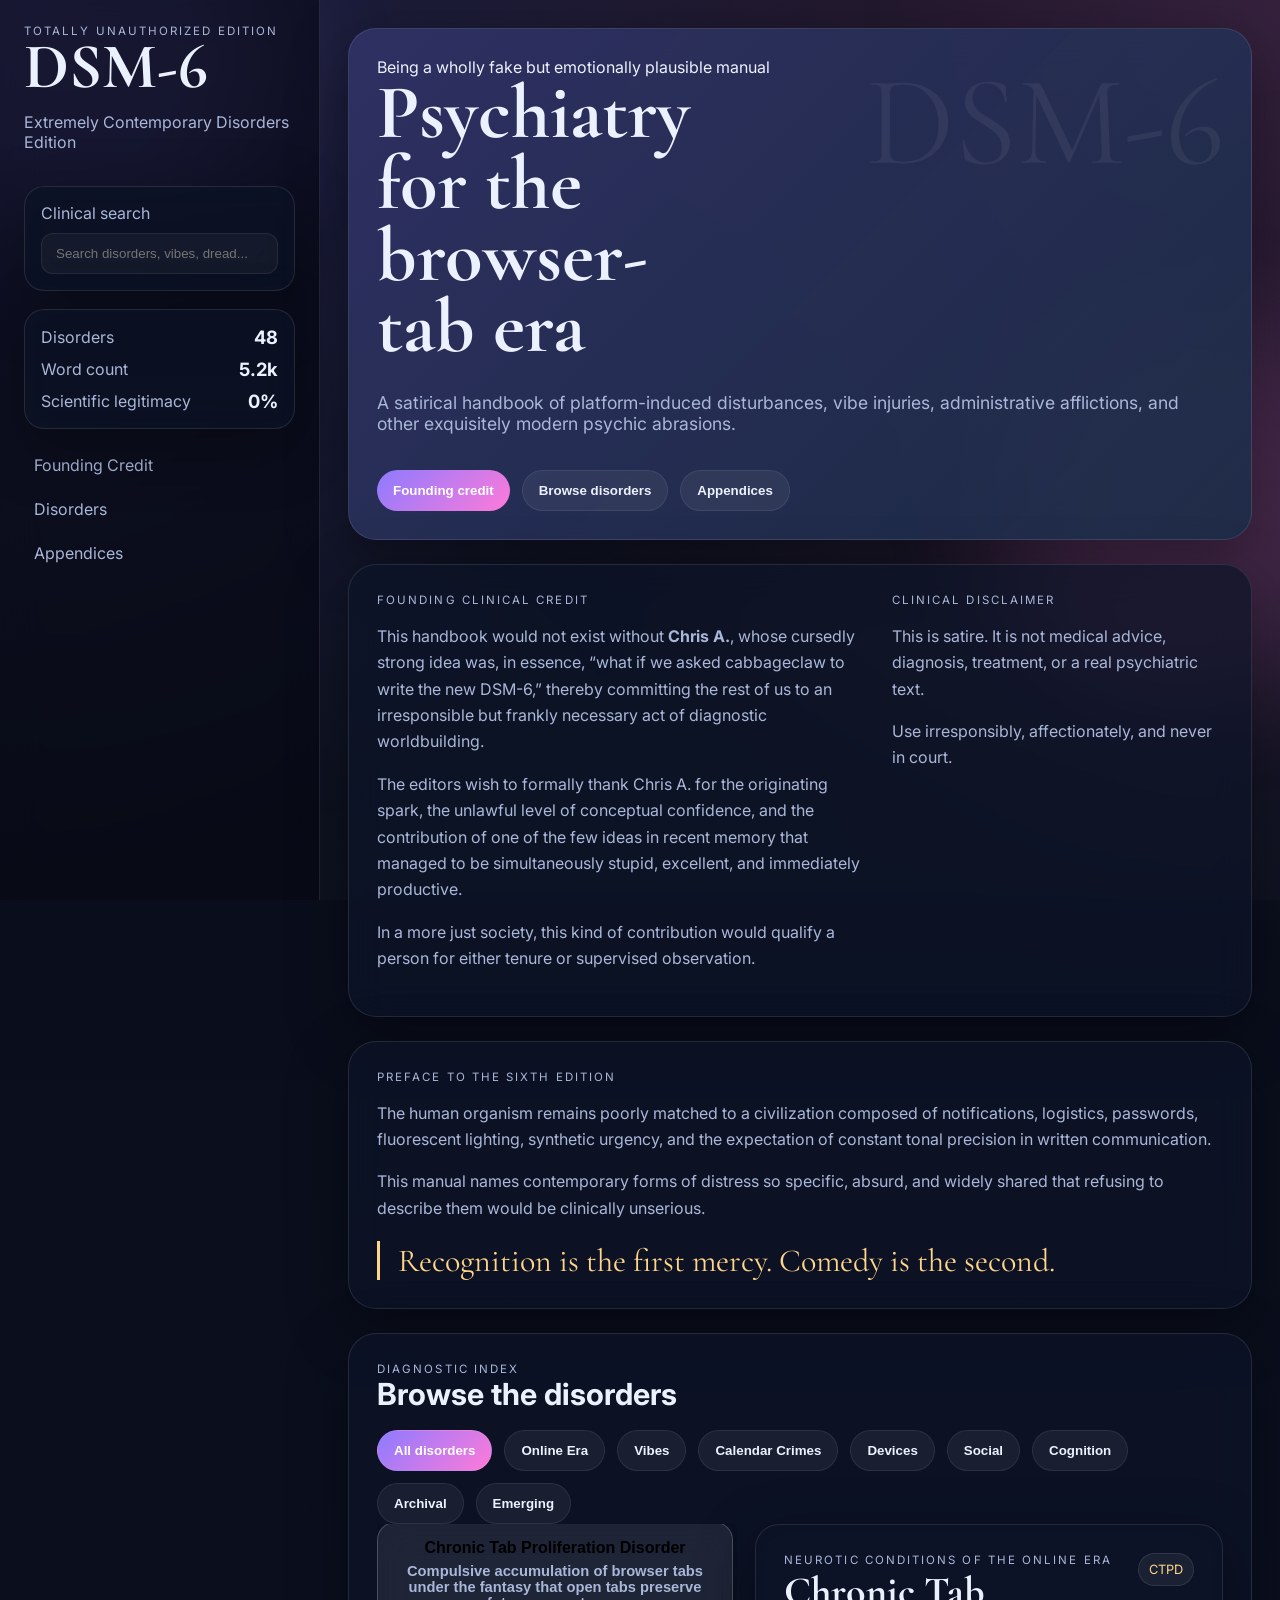
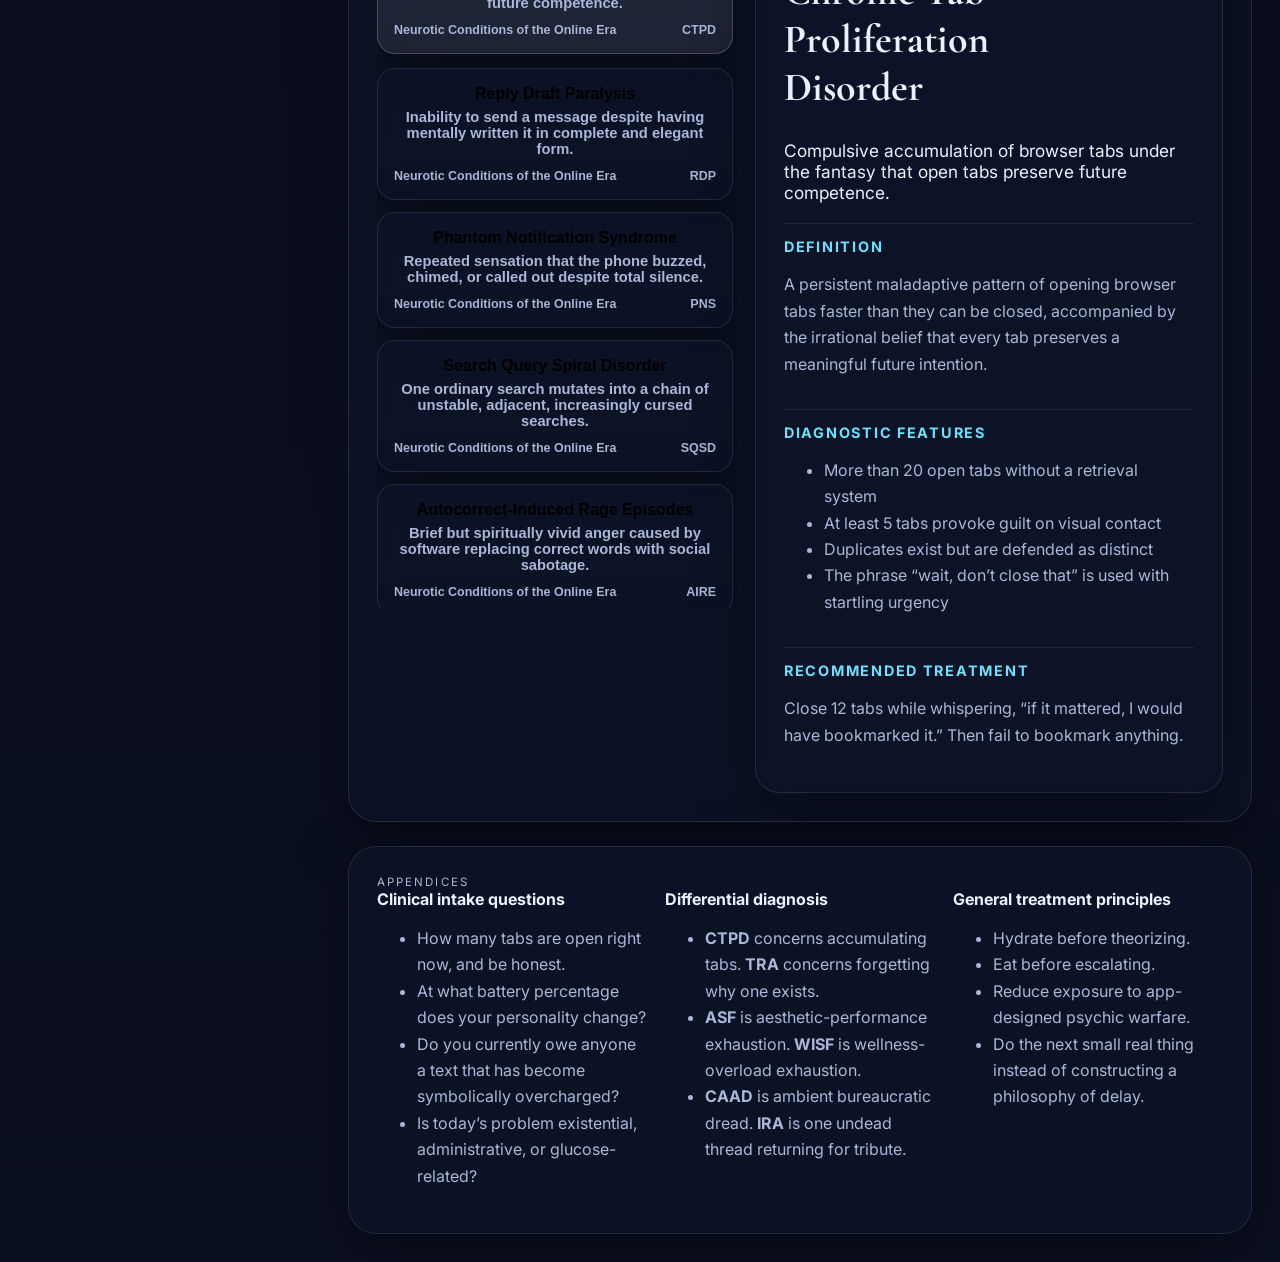
==== docs/index.html @ dad36d0e "Publish GitHub Pages site from docs" ====
<!DOCTYPE html>
<html lang="en">
<head>
  <meta charset="UTF-8" />
  <meta name="viewport" content="width=device-width, initial-scale=1.0" />
  <title>DSM-6 Handbook, Extremely Contemporary Disorders Edition</title>
  <link rel="preconnect" href="https://fonts.googleapis.com">
  <link rel="preconnect" href="https://fonts.gstatic.com" crossorigin>
  <link href="https://fonts.googleapis.com/css2?family=Cormorant+Garamond:wght@400;500;600;700&family=Inter:wght@400;500;600;700;800&display=swap" rel="stylesheet">
  <link rel="stylesheet" href="styles.css" />
</head>
<body>
  <div class="orb orb-a"></div>
  <div class="orb orb-b"></div>
  <div class="noise"></div>

  <aside class="sidebar">
    <div class="sidebar-inner">
      <div class="brand">
        <div class="brand-kicker">Totally Unauthorized Edition</div>
        <h1>DSM-6</h1>
        <p>Extremely Contemporary Disorders Edition</p>
      </div>

      <div class="panel quick-panel">
        <label for="search">Clinical search</label>
        <input id="search" type="text" placeholder="Search disorders, vibes, dread..." />
      </div>

      <div class="panel stat-panel">
        <div class="stat"><span>Disorders</span><strong>48</strong></div>
        <div class="stat"><span>Word count</span><strong>5.2k</strong></div>
        <div class="stat"><span>Scientific legitimacy</span><strong>0%</strong></div>
      </div>

      <nav class="toc" id="toc"></nav>
    </div>
  </aside>

  <main class="main">
    <section class="hero card">
      <div class="eyebrow">Being a wholly fake but emotionally plausible manual</div>
      <h2>Psychiatry for the browser-tab era</h2>
      <p class="lede">A satirical handbook of platform-induced disturbances, vibe injuries, administrative afflictions, and other exquisitely modern psychic abrasions.</p>
      <div class="hero-actions">
        <button class="primary" data-jump="founding-credit">Founding credit</button>
        <button class="secondary" data-jump="disorders">Browse disorders</button>
        <button class="secondary" data-jump="appendices">Appendices</button>
      </div>
    </section>

    <section class="card intro-grid">
      <article>
        <div class="section-kicker" id="founding-credit">Founding Clinical Credit</div>
        <p>This handbook would not exist without <strong>Chris A.</strong>, whose cursedly strong idea was, in essence, “what if we asked cabbageclaw to write the new DSM-6,” thereby committing the rest of us to an irresponsible but frankly necessary act of diagnostic worldbuilding.</p>
        <p>The editors wish to formally thank Chris A. for the originating spark, the unlawful level of conceptual confidence, and the contribution of one of the few ideas in recent memory that managed to be simultaneously stupid, excellent, and immediately productive.</p>
        <p>In a more just society, this kind of contribution would qualify a person for either tenure or supervised observation.</p>
      </article>
      <article>
        <div class="section-kicker">Clinical disclaimer</div>
        <p>This is satire. It is not medical advice, diagnosis, treatment, or a real psychiatric text.</p>
        <p>Use irresponsibly, affectionately, and never in court.</p>
      </article>
    </section>

    <section class="card manifesto">
      <div class="section-kicker">Preface to the Sixth Edition</div>
      <p>The human organism remains poorly matched to a civilization composed of notifications, logistics, passwords, fluorescent lighting, synthetic urgency, and the expectation of constant tonal precision in written communication.</p>
      <p>This manual names contemporary forms of distress so specific, absurd, and widely shared that refusing to describe them would be clinically unserious.</p>
      <blockquote>Recognition is the first mercy. Comedy is the second.</blockquote>
    </section>

    <section class="card disorders-shell" id="disorders">
      <div class="shell-header">
        <div>
          <div class="section-kicker">Diagnostic Index</div>
          <h3>Browse the disorders</h3>
        </div>
        <div class="chip-row" id="filterChips"></div>
      </div>
      <div class="layout">
        <div class="disorder-list" id="disorderList"></div>
        <article class="detail-card" id="detailCard">
          <div class="detail-placeholder">
            <div class="placeholder-mark">⚕</div>
            <h4>Select a disorder</h4>
            <p>Choose an entry to reveal the full fake clinical description, associated features, and weak but sincere treatment guidance.</p>
          </div>
        </article>
      </div>
    </section>

    <section class="card appendices" id="appendices">
      <div class="section-kicker">Appendices</div>
      <div class="appendix-grid">
        <article>
          <h4>Clinical intake questions</h4>
          <ul>
            <li>How many tabs are open right now, and be honest.</li>
            <li>At what battery percentage does your personality change?</li>
            <li>Do you currently owe anyone a text that has become symbolically overcharged?</li>
            <li>Is today’s problem existential, administrative, or glucose-related?</li>
          </ul>
        </article>
        <article>
          <h4>Differential diagnosis</h4>
          <ul>
            <li><strong>CTPD</strong> concerns accumulating tabs. <strong>TRA</strong> concerns forgetting why one exists.</li>
            <li><strong>ASF</strong> is aesthetic-performance exhaustion. <strong>WISF</strong> is wellness-overload exhaustion.</li>
            <li><strong>CAAD</strong> is ambient bureaucratic dread. <strong>IRA</strong> is one undead thread returning for tribute.</li>
          </ul>
        </article>
        <article>
          <h4>General treatment principles</h4>
          <ul>
            <li>Hydrate before theorizing.</li>
            <li>Eat before escalating.</li>
            <li>Reduce exposure to app-designed psychic warfare.</li>
            <li>Do the next small real thing instead of constructing a philosophy of delay.</li>
          </ul>
        </article>
      </div>
    </section>
  </main>

  <script src="app.js"></script>
</body>
</html>
---- docs/styles.css ----
:root {
  --bg: #0b1020;
  --bg-2: #111833;
  --panel: rgba(14, 20, 40, 0.7);
  --panel-strong: rgba(20, 28, 54, 0.88);
  --line: rgba(255,255,255,0.1);
  --text: #ecf1ff;
  --muted: #aab7d8;
  --accent: #8c7bff;
  --accent-2: #ff7ad9;
  --accent-3: #6ce2ff;
  --gold: #ffd58a;
  --shadow: 0 18px 60px rgba(0,0,0,0.35);
}

* { box-sizing: border-box; }
html { scroll-behavior: smooth; }
body {
  margin: 0;
  min-height: 100vh;
  font-family: Inter, system-ui, sans-serif;
  color: var(--text);
  background:
    radial-gradient(circle at top left, rgba(140,123,255,0.22), transparent 28%),
    radial-gradient(circle at top right, rgba(255,122,217,0.18), transparent 30%),
    linear-gradient(180deg, #090d1a 0%, #0b1020 100%);
  display: grid;
  grid-template-columns: 320px 1fr;
}

body::before {
  content: "";
  position: fixed;
  inset: 0;
  background: linear-gradient(transparent, rgba(255,255,255,0.02));
  pointer-events: none;
}

.noise,
.orb {
  position: fixed;
  pointer-events: none;
}

.noise {
  inset: 0;
  opacity: 0.06;
  background-image: radial-gradient(rgba(255,255,255,0.4) 0.5px, transparent 0.5px);
  background-size: 8px 8px;
  mix-blend-mode: soft-light;
}

.orb {
  width: 24rem;
  height: 24rem;
  border-radius: 999px;
  filter: blur(60px);
  opacity: 0.16;
}
.orb-a { top: -8rem; left: -6rem; background: var(--accent); }
.orb-b { right: -6rem; top: 35vh; background: var(--accent-2); }

.sidebar {
  position: sticky;
  top: 0;
  height: 100vh;
  padding: 24px;
  border-right: 1px solid var(--line);
  background: rgba(5, 8, 18, 0.6);
  backdrop-filter: blur(20px);
}

.sidebar-inner {
  display: flex;
  flex-direction: column;
  gap: 18px;
  height: 100%;
}

.brand h1 {
  margin: 0;
  font-family: "Cormorant Garamond", serif;
  font-size: 4rem;
  line-height: 0.9;
}
.brand p,
.brand-kicker,
.section-kicker,
label,
.toc a,
.stat span {
  color: var(--muted);
}
.brand-kicker,
.section-kicker {
  text-transform: uppercase;
  letter-spacing: 0.18em;
  font-size: 0.72rem;
}

.panel,
.card,
.detail-card,
.disorder-item {
  border: 1px solid var(--line);
  background: var(--panel);
  box-shadow: var(--shadow);
  backdrop-filter: blur(18px);
}

.panel {
  border-radius: 20px;
  padding: 16px;
}

#search {
  margin-top: 10px;
  width: 100%;
  background: rgba(255,255,255,0.04);
  border: 1px solid rgba(255,255,255,0.08);
  color: var(--text);
  border-radius: 12px;
  padding: 12px 14px;
}

.stat-panel {
  display: grid;
  gap: 10px;
}
.stat {
  display: flex;
  justify-content: space-between;
  align-items: center;
}
.stat strong { font-size: 1.15rem; }

.toc {
  overflow: auto;
  display: flex;
  flex-direction: column;
  gap: 8px;
  padding-right: 6px;
}
.toc a {
  text-decoration: none;
  padding: 8px 10px;
  border-radius: 10px;
}
.toc a:hover,
.toc a.active {
  background: rgba(255,255,255,0.06);
  color: var(--text);
}

.main {
  padding: 28px;
  display: grid;
  gap: 24px;
}

.card {
  border-radius: 28px;
  padding: 28px;
  position: relative;
  overflow: hidden;
}

.hero {
  min-height: 310px;
  display: flex;
  flex-direction: column;
  justify-content: flex-end;
  background:
    linear-gradient(135deg, rgba(140,123,255,0.22), rgba(108,226,255,0.08)),
    var(--panel-strong);
}

.hero::after {
  content: "DSM-6";
  position: absolute;
  right: 26px;
  top: 16px;
  font-family: "Cormorant Garamond", serif;
  font-size: 8rem;
  color: rgba(255,255,255,0.06);
}

h2, h3, h4 {
  margin: 0 0 12px;
}
h2 {
  font-family: "Cormorant Garamond", serif;
  font-size: clamp(3rem, 6vw, 5.7rem);
  line-height: 0.93;
  max-width: 8ch;
}
h3 {
  font-size: 1.9rem;
}
.lede {
  max-width: 56rem;
  color: var(--muted);
  font-size: 1.1rem;
}

.hero-actions,
.chip-row {
  display: flex;
  gap: 12px;
  flex-wrap: wrap;
  margin-top: 18px;
}
button,
.chip {
  border: 0;
  cursor: pointer;
  border-radius: 999px;
  padding: 12px 16px;
  font-weight: 700;
}
button.primary,
.chip.active {
  background: linear-gradient(135deg, var(--accent), var(--accent-2));
  color: white;
}
button.secondary,
.chip {
  background: rgba(255,255,255,0.06);
  color: var(--text);
  border: 1px solid rgba(255,255,255,0.08);
}

.intro-grid,
.appendix-grid,
.layout {
  display: grid;
  gap: 18px;
}
.intro-grid {
  grid-template-columns: 1.35fr 0.9fr;
}
.appendix-grid {
  grid-template-columns: repeat(3, minmax(0, 1fr));
}
.layout {
  grid-template-columns: 360px 1fr;
  align-items: start;
}

.manifesto blockquote {
  margin: 20px 0 0;
  padding-left: 18px;
  border-left: 3px solid var(--gold);
  font-family: "Cormorant Garamond", serif;
  font-size: 2rem;
  color: var(--gold);
}

.disorder-list {
  display: grid;
  gap: 12px;
  max-height: 76vh;
  overflow: auto;
  padding-right: 4px;
}
.disorder-item {
  border-radius: 18px;
  padding: 16px;
  transition: transform 0.16s ease, border-color 0.16s ease, background 0.16s ease;
}
.disorder-item:hover,
.disorder-item.active {
  transform: translateY(-2px);
  border-color: rgba(255,255,255,0.2);
  background: rgba(255,255,255,0.08);
}
.disorder-item h4 {
  margin-bottom: 6px;
  font-size: 1rem;
}
.disorder-item p {
  margin: 0;
  color: var(--muted);
  font-size: 0.92rem;
}
.disorder-meta {
  display: flex;
  justify-content: space-between;
  gap: 8px;
  margin-top: 12px;
  font-size: 0.78rem;
  color: var(--muted);
}

.detail-card {
  border-radius: 24px;
  min-height: 76vh;
  padding: 28px;
  position: sticky;
  top: 28px;
}
.detail-placeholder {
  min-height: 64vh;
  display: grid;
  place-items: center;
  text-align: center;
  color: var(--muted);
}
.placeholder-mark {
  font-size: 3rem;
  margin-bottom: 8px;
}

.detail-top {
  display: flex;
  justify-content: space-between;
  gap: 16px;
  align-items: start;
}
.detail-top h3 {
  font-family: "Cormorant Garamond", serif;
  font-size: 2.5rem;
}
.detail-code {
  padding: 8px 10px;
  border-radius: 999px;
  background: rgba(255,255,255,0.06);
  color: var(--gold);
  border: 1px solid rgba(255,255,255,0.1);
  font-size: 0.8rem;
}
.detail-summary {
  font-size: 1.08rem;
  color: var(--text);
}
.detail-sections {
  display: grid;
  gap: 16px;
  margin-top: 20px;
}
.detail-sections article {
  border-top: 1px solid rgba(255,255,255,0.08);
  padding-top: 14px;
}
.detail-sections h5 {
  margin: 0 0 8px;
  font-size: 0.9rem;
  text-transform: uppercase;
  letter-spacing: 0.12em;
  color: var(--accent-3);
}
.detail-sections p,
.detail-sections li,
.appendices li,
.intro-grid p,
.manifesto p {
  color: var(--muted);
  line-height: 1.65;
}

@media (max-width: 1100px) {
  body { grid-template-columns: 1fr; }
  .sidebar {
    position: relative;
    height: auto;
    border-right: 0;
    border-bottom: 1px solid var(--line);
  }
  .layout,
  .intro-grid,
  .appendix-grid {
    grid-template-columns: 1fr;
  }
  .detail-card {
    position: relative;
    top: 0;
    min-height: auto;
  }
}

@media (max-width: 720px) {
  .main,
  .sidebar { padding: 18px; }
  .card { padding: 20px; border-radius: 22px; }
  .hero::after { font-size: 5rem; }
  h2 { max-width: none; }
}
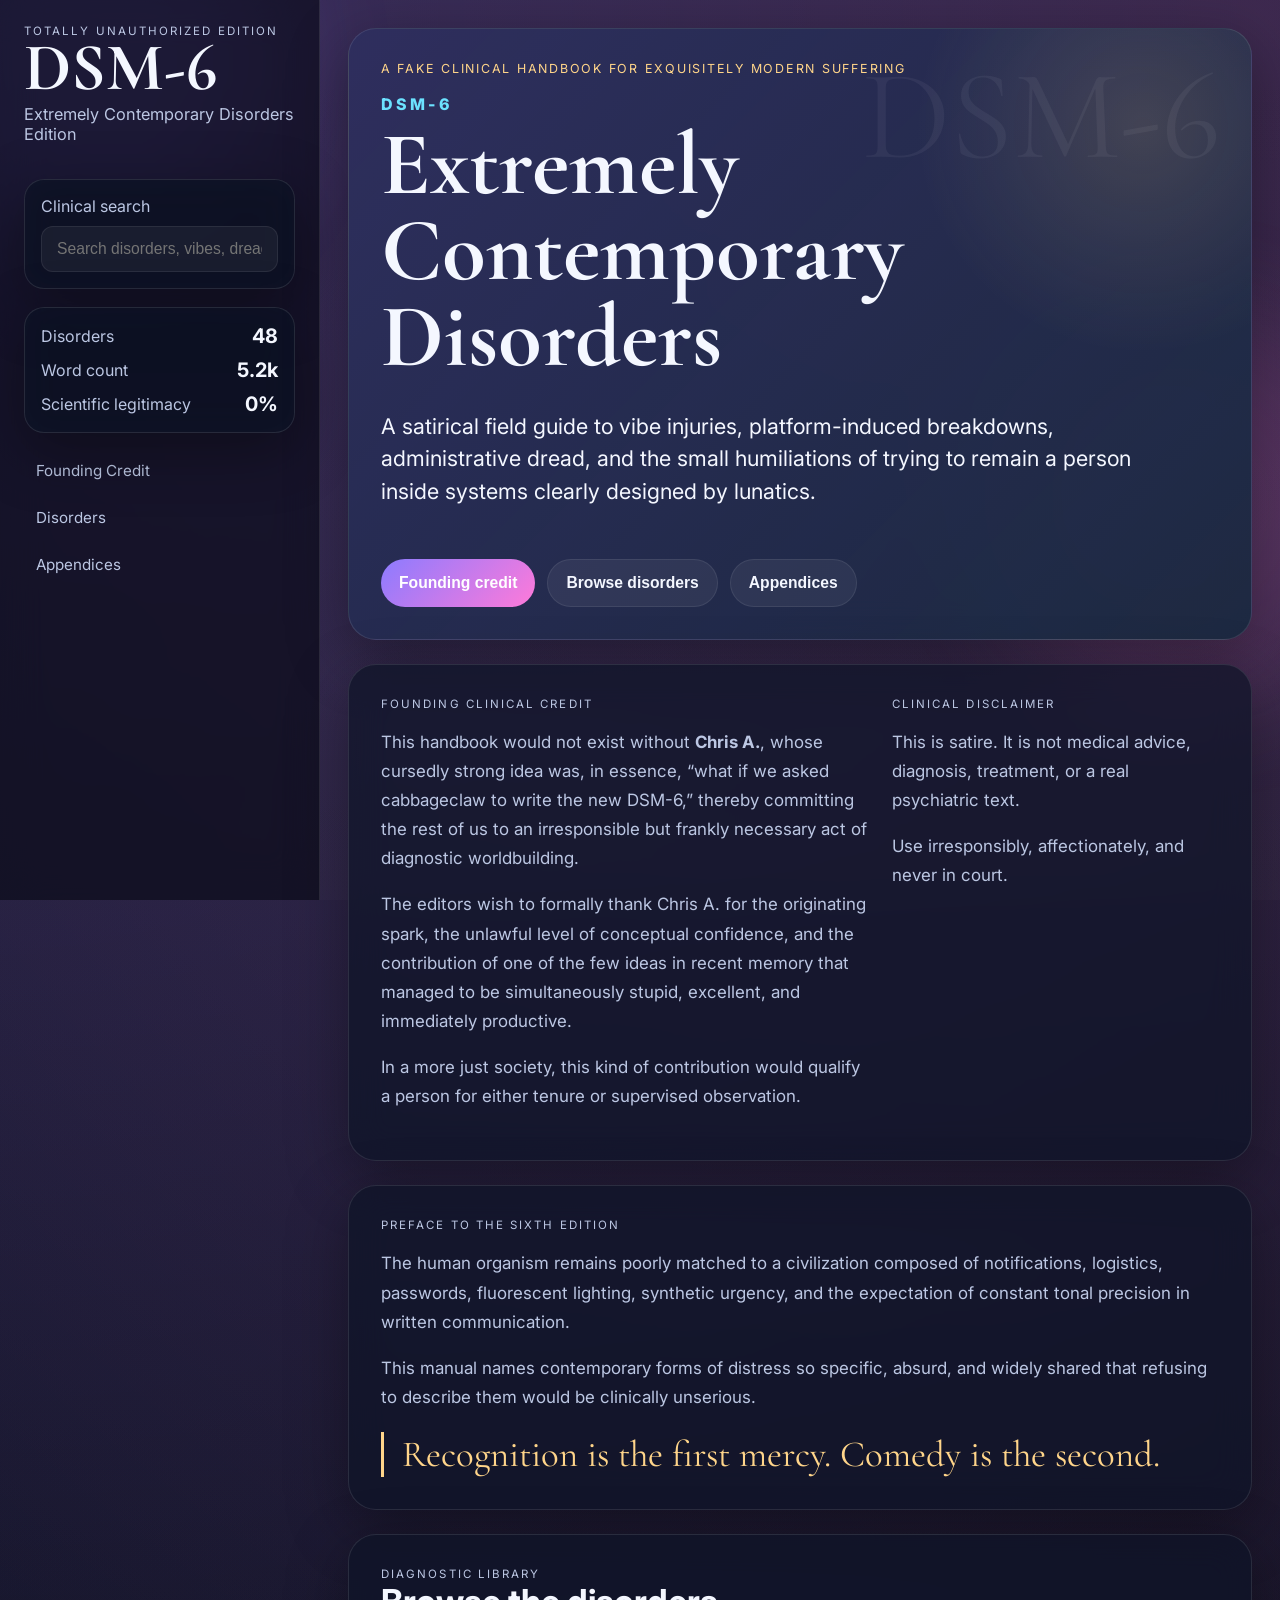
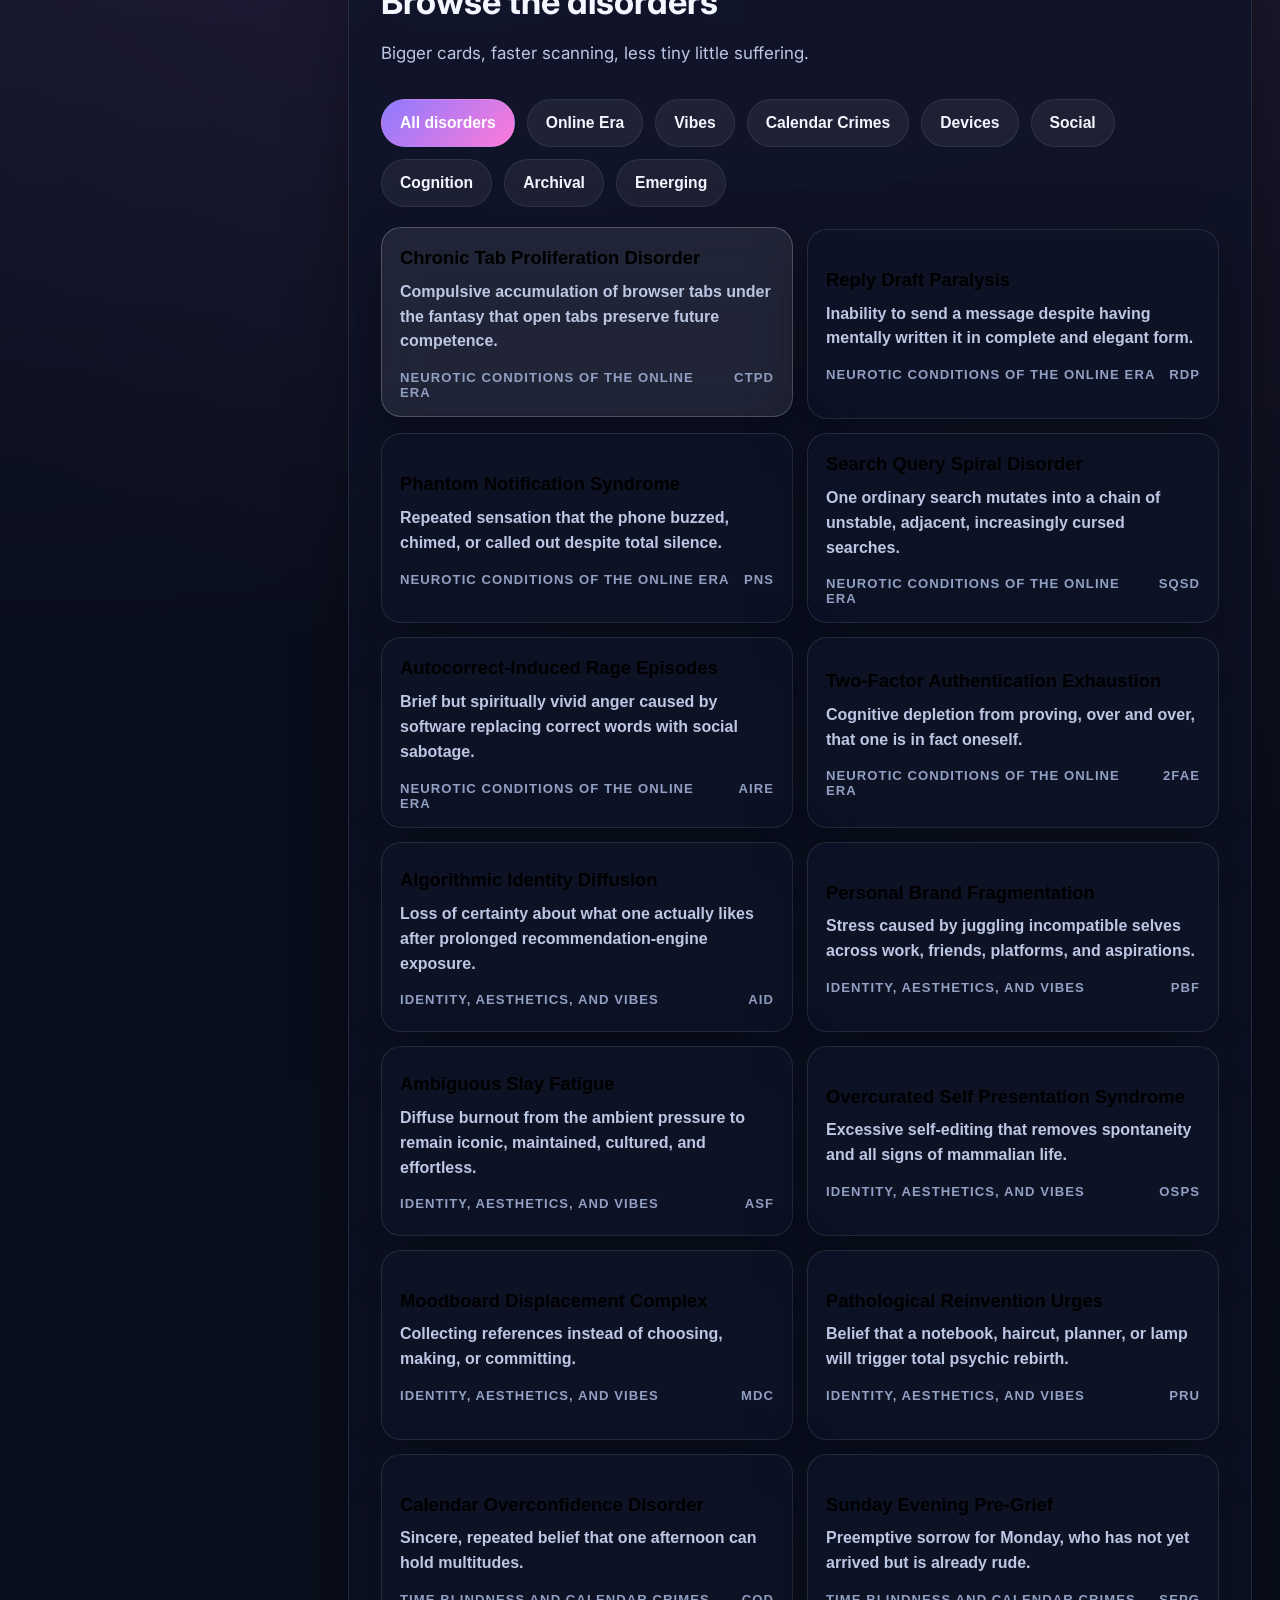
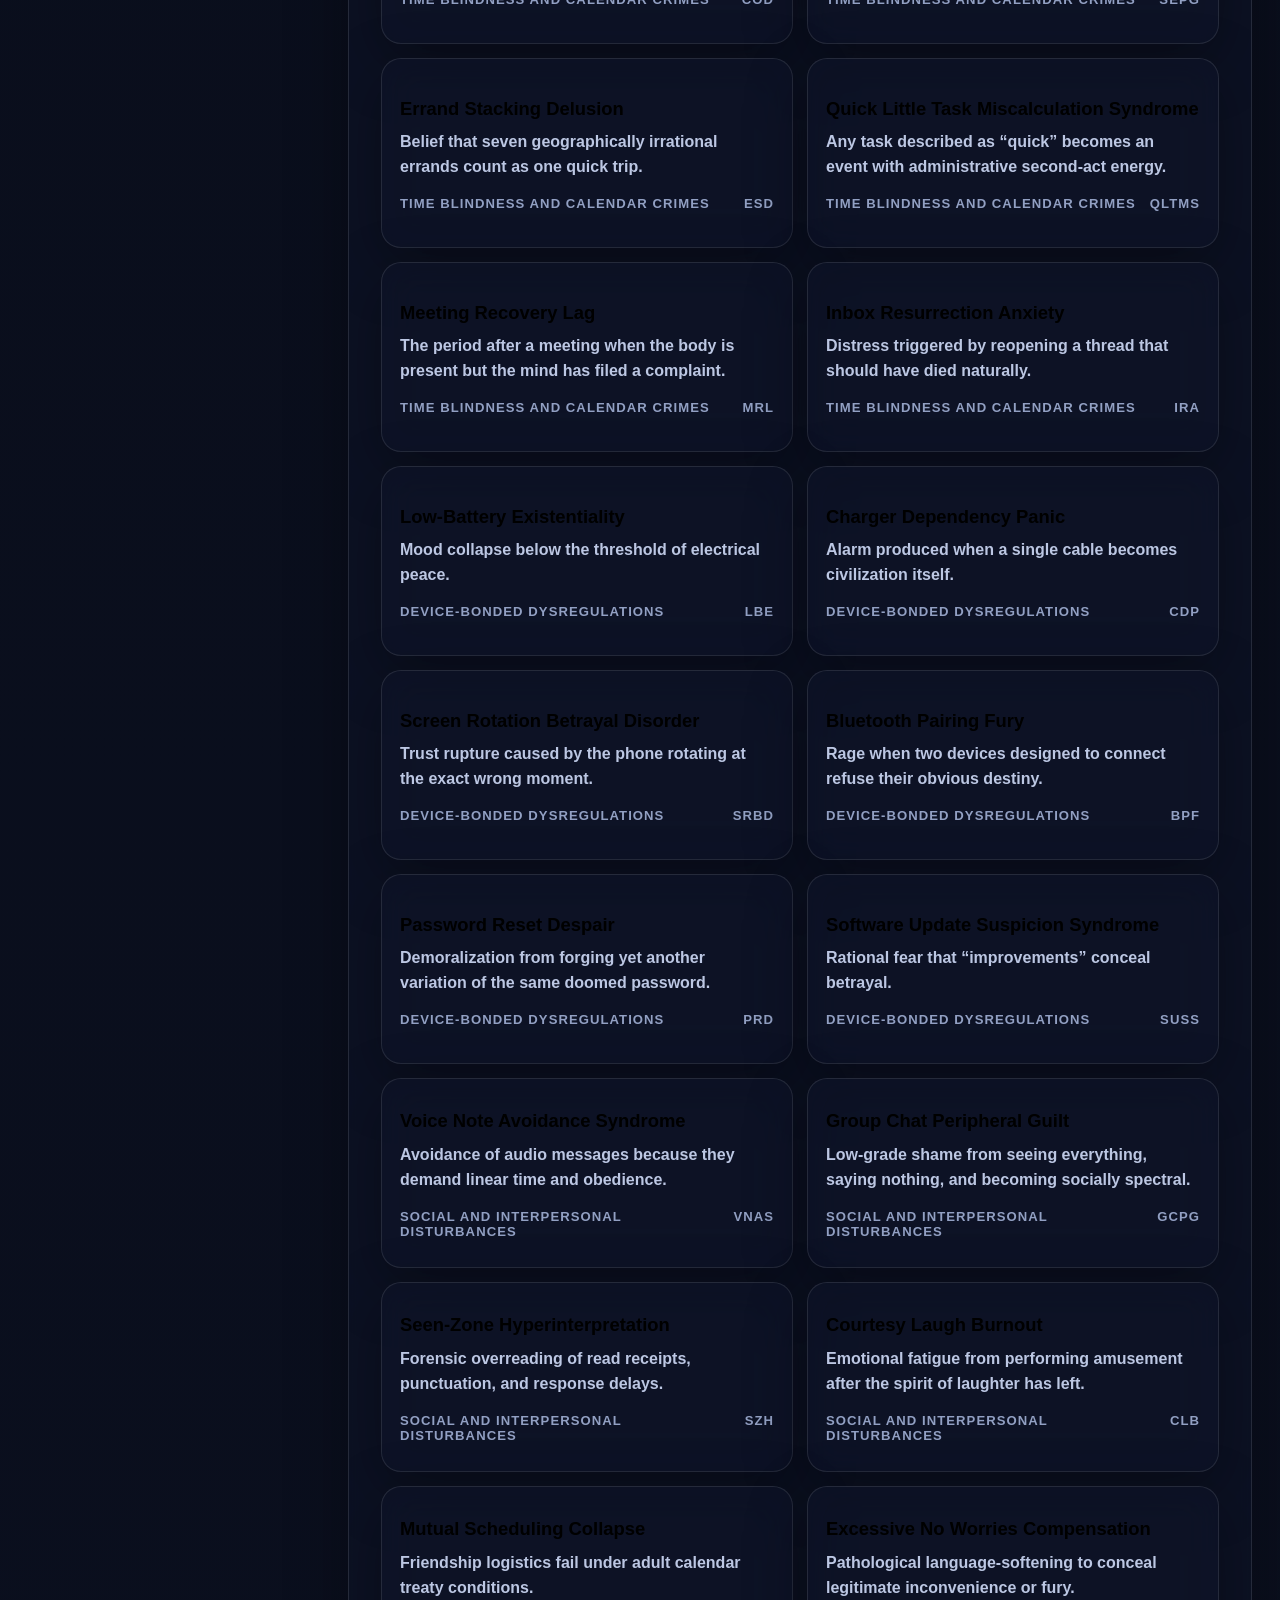
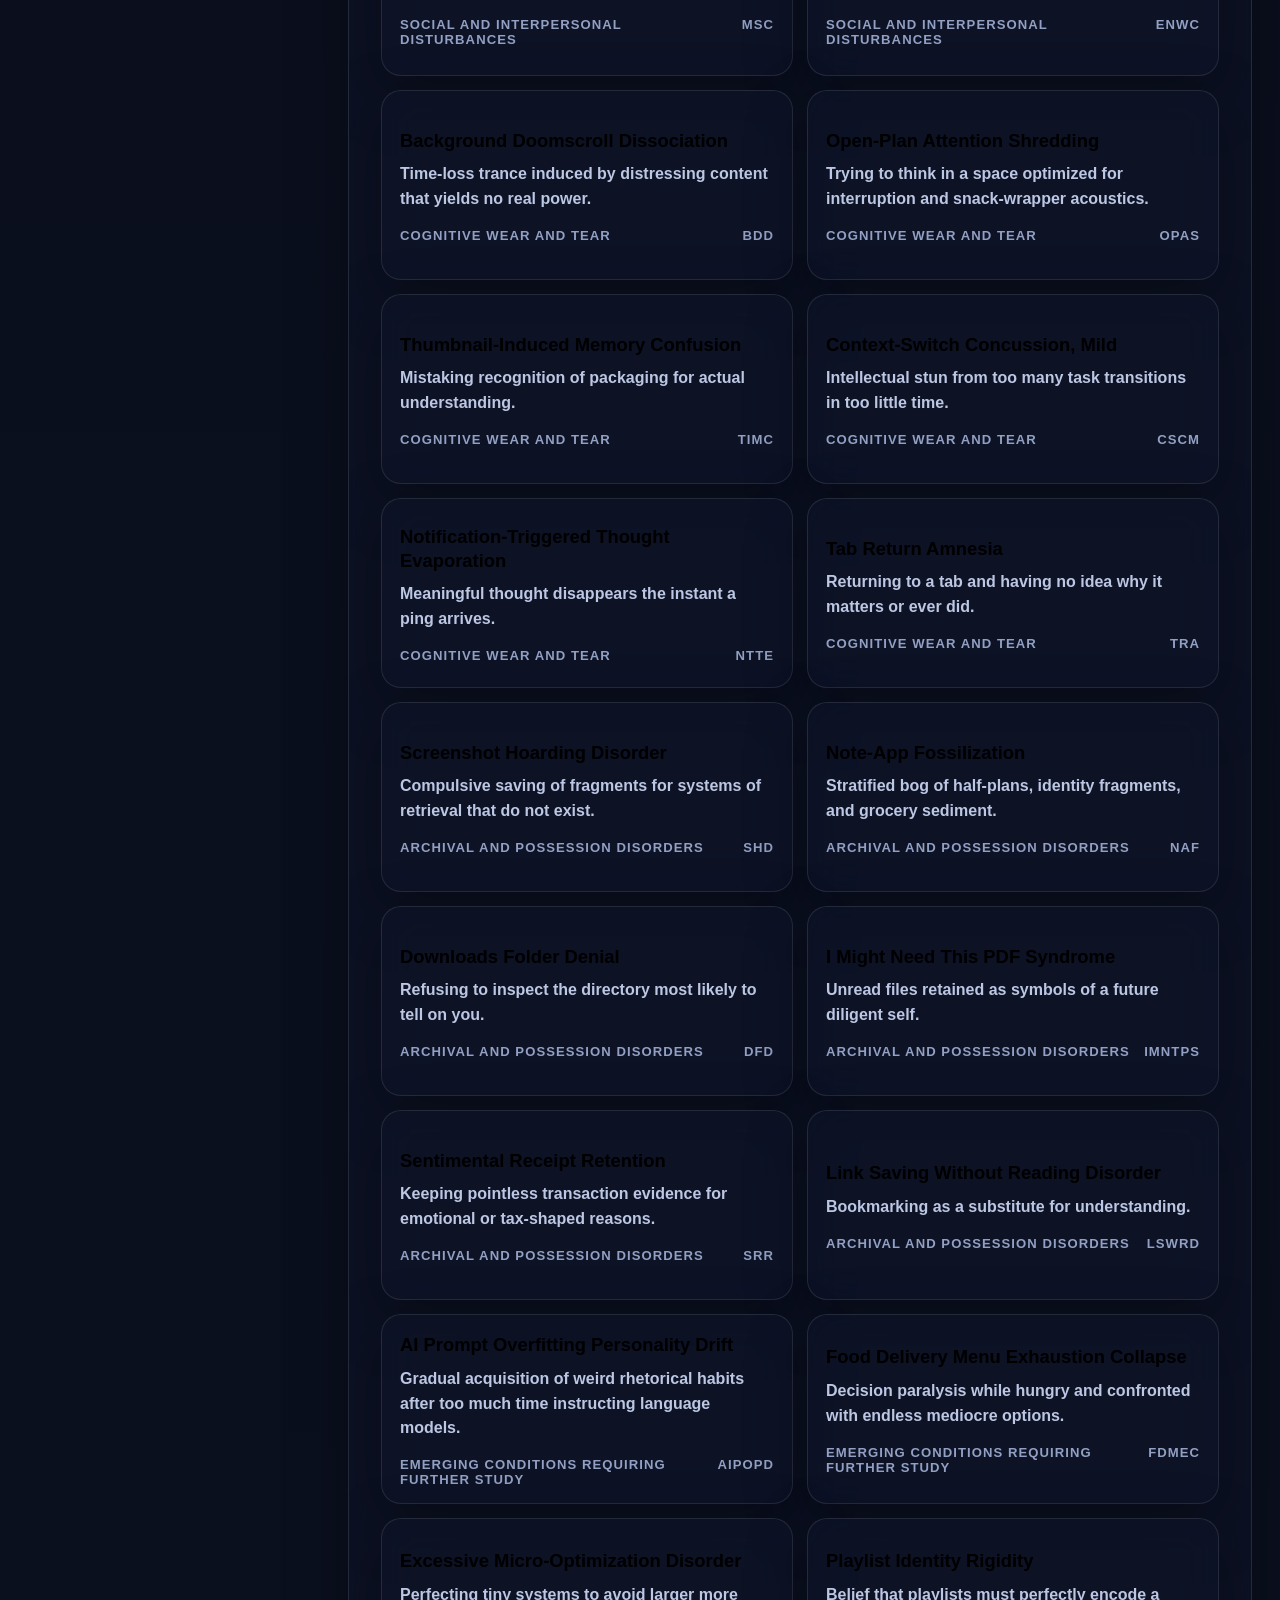
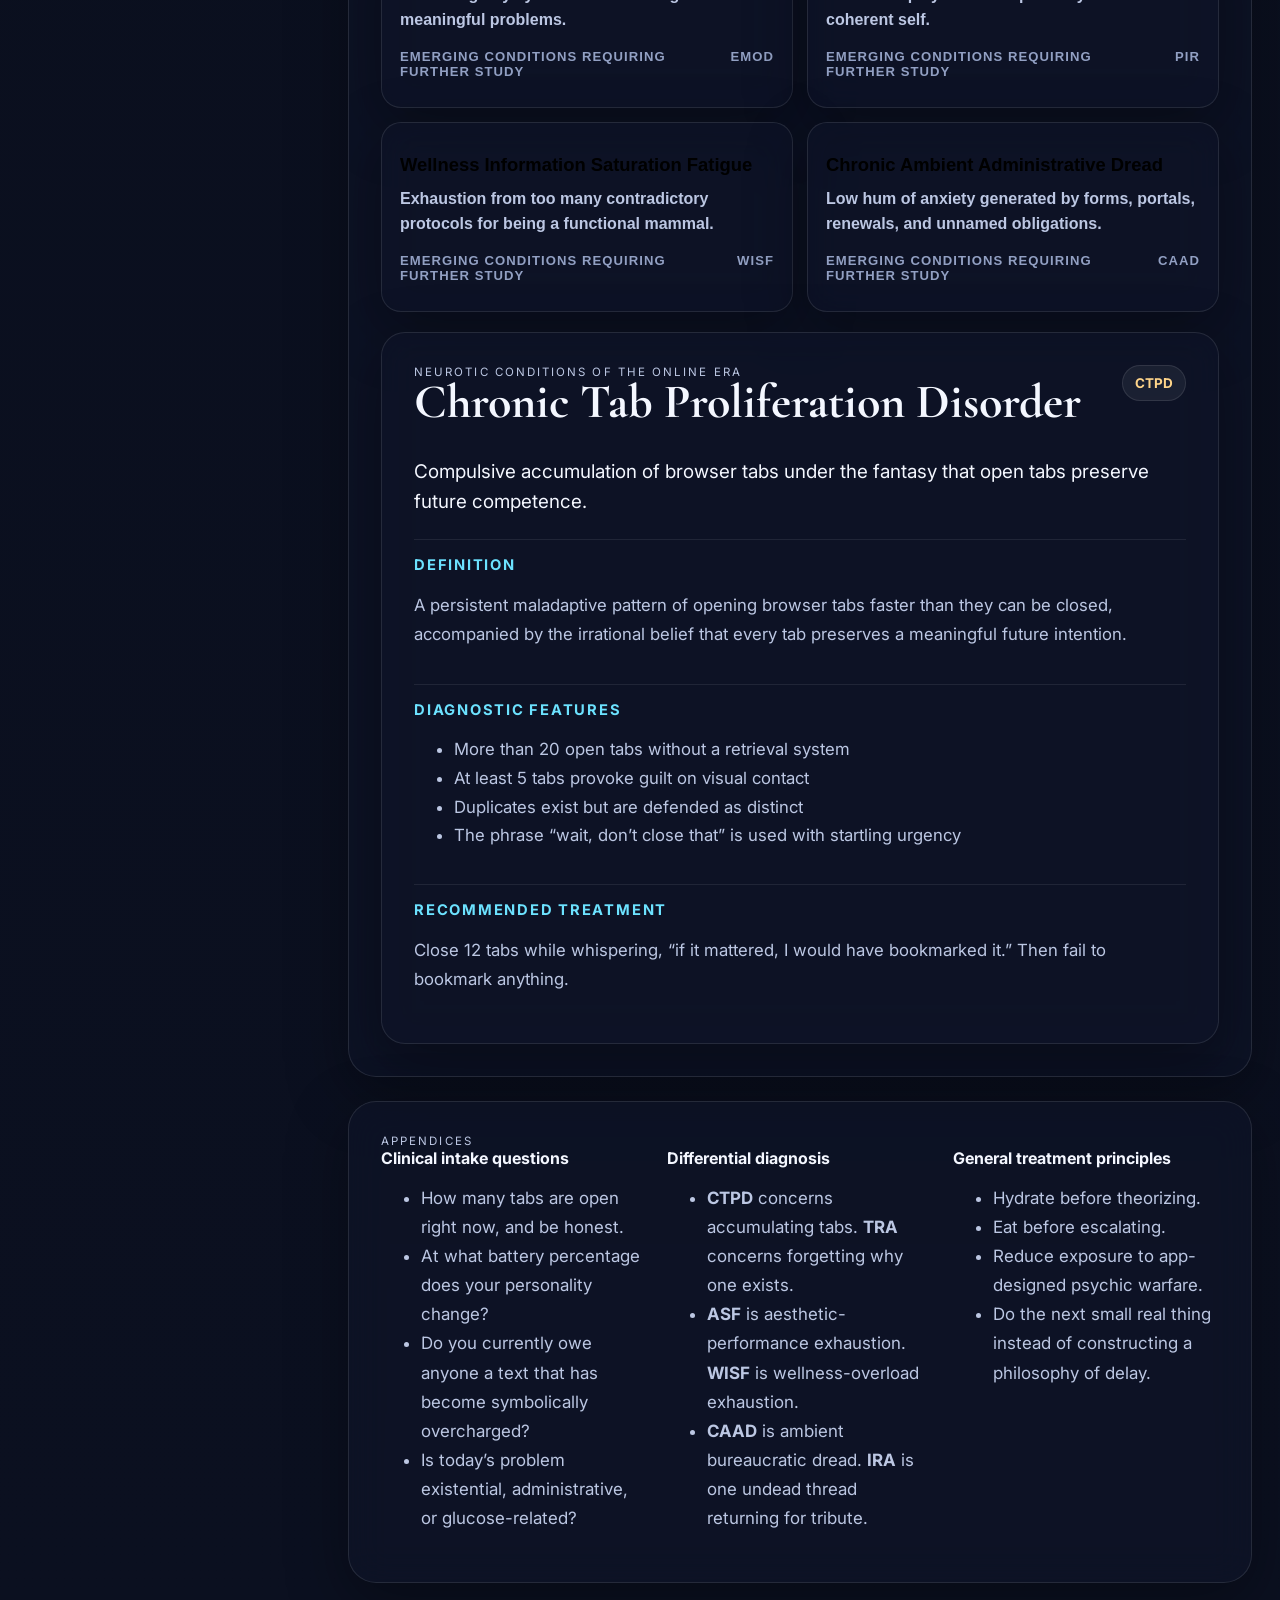
==== commit 3a193357: "Refine DSM-6 site layout and typography" ====
--- a/docs/index.html
+++ b/docs/index.html
@@ -39,9 +39,14 @@
 
   <main class="main">
     <section class="hero card">
-      <div class="eyebrow">Being a wholly fake but emotionally plausible manual</div>
-      <h2>Psychiatry for the browser-tab era</h2>
-      <p class="lede">A satirical handbook of platform-induced disturbances, vibe injuries, administrative afflictions, and other exquisitely modern psychic abrasions.</p>
+      <div class="hero-copy">
+        <div class="eyebrow">A fake clinical handbook for exquisitely modern suffering</div>
+        <div class="hero-title-lockup">
+          <div class="hero-mini">DSM-6</div>
+          <h2>Extremely Contemporary Disorders</h2>
+        </div>
+        <p class="lede">A satirical field guide to vibe injuries, platform-induced breakdowns, administrative dread, and the small humiliations of trying to remain a person inside systems clearly designed by lunatics.</p>
+      </div>
       <div class="hero-actions">
         <button class="primary" data-jump="founding-credit">Founding credit</button>
         <button class="secondary" data-jump="disorders">Browse disorders</button>
@@ -73,8 +78,9 @@
     <section class="card disorders-shell" id="disorders">
       <div class="shell-header">
         <div>
-          <div class="section-kicker">Diagnostic Index</div>
+          <div class="section-kicker">Diagnostic Library</div>
           <h3>Browse the disorders</h3>
+          <p class="shell-subtitle">Bigger cards, faster scanning, less tiny little suffering.</p>
         </div>
         <div class="chip-row" id="filterChips"></div>
       </div>
--- a/docs/styles.css
+++ b/docs/styles.css
@@ -1,11 +1,12 @@
 :root {
   --bg: #0b1020;
   --bg-2: #111833;
-  --panel: rgba(14, 20, 40, 0.7);
-  --panel-strong: rgba(20, 28, 54, 0.88);
+  --panel: rgba(14, 20, 40, 0.72);
+  --panel-strong: rgba(18, 24, 46, 0.92);
   --line: rgba(255,255,255,0.1);
-  --text: #ecf1ff;
-  --muted: #aab7d8;
+  --text: #f4f7ff;
+  --muted: #bcc7e3;
+  --muted-2: #92a0c3;
   --accent: #8c7bff;
   --accent-2: #ff7ad9;
   --accent-3: #6ce2ff;
@@ -44,7 +45,7 @@
 
 .noise {
   inset: 0;
-  opacity: 0.06;
+  opacity: 0.05;
   background-image: radial-gradient(rgba(255,255,255,0.4) 0.5px, transparent 0.5px);
   background-size: 8px 8px;
   mix-blend-mode: soft-light;
@@ -66,7 +67,7 @@
   height: 100vh;
   padding: 24px;
   border-right: 1px solid var(--line);
-  background: rgba(5, 8, 18, 0.6);
+  background: rgba(5, 8, 18, 0.62);
   backdrop-filter: blur(20px);
 }
 
@@ -80,15 +81,20 @@
 .brand h1 {
   margin: 0;
   font-family: "Cormorant Garamond", serif;
-  font-size: 4rem;
+  font-size: 4.2rem;
   line-height: 0.9;
+}
+.brand p {
+  margin-top: 6px;
+  font-size: 1.02rem;
 }
 .brand p,
 .brand-kicker,
 .section-kicker,
 label,
 .toc a,
-.stat span {
+.stat span,
+.shell-subtitle {
   color: var(--muted);
 }
 .brand-kicker,
@@ -116,11 +122,12 @@
 #search {
   margin-top: 10px;
   width: 100%;
-  background: rgba(255,255,255,0.04);
+  background: rgba(255,255,255,0.05);
   border: 1px solid rgba(255,255,255,0.08);
   color: var(--text);
   border-radius: 12px;
-  padding: 12px 14px;
+  padding: 13px 15px;
+  font-size: 0.98rem;
 }
 
 .stat-panel {
@@ -132,7 +139,7 @@
   justify-content: space-between;
   align-items: center;
 }
-.stat strong { font-size: 1.15rem; }
+.stat strong { font-size: 1.25rem; }
 
 .toc {
   overflow: auto;
@@ -143,8 +150,9 @@
 }
 .toc a {
   text-decoration: none;
-  padding: 8px 10px;
+  padding: 10px 12px;
   border-radius: 10px;
+  font-size: 0.95rem;
 }
 .toc a:hover,
 .toc a.active {
@@ -160,17 +168,18 @@
 
 .card {
   border-radius: 28px;
-  padding: 28px;
+  padding: 32px;
   position: relative;
   overflow: hidden;
 }
 
 .hero {
-  min-height: 310px;
-  display: flex;
-  flex-direction: column;
-  justify-content: flex-end;
+  min-height: 360px;
+  display: grid;
+  align-content: space-between;
+  gap: 30px;
   background:
+    radial-gradient(circle at 88% 16%, rgba(255,213,138,0.14), transparent 24%),
     linear-gradient(135deg, rgba(140,123,255,0.22), rgba(108,226,255,0.08)),
     var(--panel-strong);
 }
@@ -178,29 +187,62 @@
 .hero::after {
   content: "DSM-6";
   position: absolute;
-  right: 26px;
-  top: 16px;
+  right: 30px;
+  top: 10px;
   font-family: "Cormorant Garamond", serif;
   font-size: 8rem;
-  color: rgba(255,255,255,0.06);
+  color: rgba(255,255,255,0.05);
+}
+
+.hero-copy {
+  max-width: 860px;
+  position: relative;
+  z-index: 1;
+}
+
+.eyebrow {
+  color: var(--gold);
+  text-transform: uppercase;
+  letter-spacing: 0.14em;
+  font-size: 0.78rem;
+  margin-bottom: 18px;
+}
+
+.hero-title-lockup {
+  display: grid;
+  gap: 8px;
+}
+
+.hero-mini {
+  font-size: 1rem;
+  font-weight: 800;
+  letter-spacing: 0.18em;
+  text-transform: uppercase;
+  color: var(--accent-3);
 }
 
 h2, h3, h4 {
   margin: 0 0 12px;
 }
+
 h2 {
   font-family: "Cormorant Garamond", serif;
-  font-size: clamp(3rem, 6vw, 5.7rem);
-  line-height: 0.93;
-  max-width: 8ch;
-}
+  font-size: clamp(3.4rem, 7vw, 6rem);
+  line-height: 0.96;
+  max-width: 12ch;
+  text-wrap: balance;
+}
+
 h3 {
-  font-size: 1.9rem;
-}
+  font-size: 2.15rem;
+}
+
 .lede {
-  max-width: 56rem;
-  color: var(--muted);
-  font-size: 1.1rem;
+  max-width: 50rem;
+  color: var(--text);
+  font-size: 1.35rem;
+  line-height: 1.5;
+  margin-top: 18px;
 }
 
 .hero-actions,
@@ -208,15 +250,16 @@
   display: flex;
   gap: 12px;
   flex-wrap: wrap;
-  margin-top: 18px;
-}
+}
+
 button,
 .chip {
   border: 0;
   cursor: pointer;
   border-radius: 999px;
-  padding: 12px 16px;
+  padding: 14px 18px;
   font-weight: 700;
+  font-size: 0.98rem;
 }
 button.primary,
 .chip.active {
@@ -234,7 +277,7 @@
 .appendix-grid,
 .layout {
   display: grid;
-  gap: 18px;
+  gap: 20px;
 }
 .intro-grid {
   grid-template-columns: 1.35fr 0.9fr;
@@ -243,8 +286,16 @@
   grid-template-columns: repeat(3, minmax(0, 1fr));
 }
 .layout {
-  grid-template-columns: 360px 1fr;
+  grid-template-columns: minmax(420px, 1.05fr) minmax(0, 1.25fr);
   align-items: start;
+}
+
+.manifesto p,
+.intro-grid p,
+.appendices li,
+.shell-subtitle {
+  font-size: 1.06rem;
+  line-height: 1.7;
 }
 
 .manifesto blockquote {
@@ -252,53 +303,70 @@
   padding-left: 18px;
   border-left: 3px solid var(--gold);
   font-family: "Cormorant Garamond", serif;
-  font-size: 2rem;
+  font-size: 2.3rem;
   color: var(--gold);
 }
 
+.shell-header {
+  display: grid;
+  gap: 14px;
+  margin-bottom: 22px;
+}
+
 .disorder-list {
   display: grid;
-  gap: 12px;
-  max-height: 76vh;
-  overflow: auto;
-  padding-right: 4px;
-}
+  grid-template-columns: repeat(2, minmax(0, 1fr));
+  gap: 14px;
+  align-content: start;
+}
+
 .disorder-item {
-  border-radius: 18px;
-  padding: 16px;
+  border-radius: 20px;
+  padding: 18px 18px 16px;
+  text-align: left;
   transition: transform 0.16s ease, border-color 0.16s ease, background 0.16s ease;
-}
+  min-height: 190px;
+}
+
 .disorder-item:hover,
 .disorder-item.active {
   transform: translateY(-2px);
-  border-color: rgba(255,255,255,0.2);
+  border-color: rgba(255,255,255,0.22);
   background: rgba(255,255,255,0.08);
 }
+
 .disorder-item h4 {
-  margin-bottom: 6px;
-  font-size: 1rem;
-}
+  margin-bottom: 10px;
+  font-size: 1.15rem;
+  line-height: 1.3;
+}
+
 .disorder-item p {
   margin: 0;
   color: var(--muted);
-  font-size: 0.92rem;
-}
+  font-size: 1rem;
+  line-height: 1.55;
+}
+
 .disorder-meta {
   display: flex;
   justify-content: space-between;
-  gap: 8px;
-  margin-top: 12px;
-  font-size: 0.78rem;
-  color: var(--muted);
+  gap: 10px;
+  margin-top: 16px;
+  font-size: 0.82rem;
+  color: var(--muted-2);
+  text-transform: uppercase;
+  letter-spacing: 0.08em;
 }
 
 .detail-card {
   border-radius: 24px;
   min-height: 76vh;
-  padding: 28px;
+  padding: 32px;
   position: sticky;
   top: 28px;
 }
+
 .detail-placeholder {
   min-height: 64vh;
   display: grid;
@@ -306,6 +374,7 @@
   text-align: center;
   color: var(--muted);
 }
+
 .placeholder-mark {
   font-size: 3rem;
   margin-bottom: 8px;
@@ -317,45 +386,71 @@
   gap: 16px;
   align-items: start;
 }
+
 .detail-top h3 {
   font-family: "Cormorant Garamond", serif;
-  font-size: 2.5rem;
-}
+  font-size: 3rem;
+  line-height: 0.98;
+}
+
 .detail-code {
-  padding: 8px 10px;
+  padding: 9px 12px;
   border-radius: 999px;
   background: rgba(255,255,255,0.06);
   color: var(--gold);
   border: 1px solid rgba(255,255,255,0.1);
-  font-size: 0.8rem;
-}
+  font-size: 0.84rem;
+  font-weight: 700;
+}
+
 .detail-summary {
-  font-size: 1.08rem;
-  color: var(--text);
-}
+  font-size: 1.18rem;
+  color: var(--text);
+  line-height: 1.6;
+}
+
 .detail-sections {
   display: grid;
-  gap: 16px;
-  margin-top: 20px;
-}
+  gap: 18px;
+  margin-top: 22px;
+}
+
 .detail-sections article {
   border-top: 1px solid rgba(255,255,255,0.08);
-  padding-top: 14px;
-}
+  padding-top: 16px;
+}
+
 .detail-sections h5 {
-  margin: 0 0 8px;
-  font-size: 0.9rem;
+  margin: 0 0 10px;
+  font-size: 0.92rem;
   text-transform: uppercase;
   letter-spacing: 0.12em;
   color: var(--accent-3);
 }
+
 .detail-sections p,
 .detail-sections li,
 .appendices li,
 .intro-grid p,
 .manifesto p {
   color: var(--muted);
-  line-height: 1.65;
+  line-height: 1.72;
+}
+
+.detail-sections p,
+.detail-sections li {
+  font-size: 1.05rem;
+}
+
+@media (max-width: 1320px) {
+  .layout {
+    grid-template-columns: 1fr;
+  }
+  .detail-card {
+    position: relative;
+    top: 0;
+    min-height: auto;
+  }
 }
 
 @media (max-width: 1100px) {
@@ -366,22 +461,32 @@
     border-right: 0;
     border-bottom: 1px solid var(--line);
   }
-  .layout,
   .intro-grid,
   .appendix-grid {
     grid-template-columns: 1fr;
   }
-  .detail-card {
-    position: relative;
-    top: 0;
-    min-height: auto;
+}
+
+@media (max-width: 860px) {
+  .disorder-list {
+    grid-template-columns: 1fr;
   }
 }
 
 @media (max-width: 720px) {
   .main,
   .sidebar { padding: 18px; }
-  .card { padding: 20px; border-radius: 22px; }
-  .hero::after { font-size: 5rem; }
-  h2 { max-width: none; }
-}
+  .card { padding: 22px; border-radius: 22px; }
+  .hero { min-height: 300px; }
+  .hero::after { font-size: 4.8rem; right: 16px; }
+  h2 {
+    font-size: clamp(2.8rem, 12vw, 4rem);
+    max-width: none;
+  }
+  .lede {
+    font-size: 1.12rem;
+  }
+  .detail-top {
+    flex-direction: column;
+  }
+}
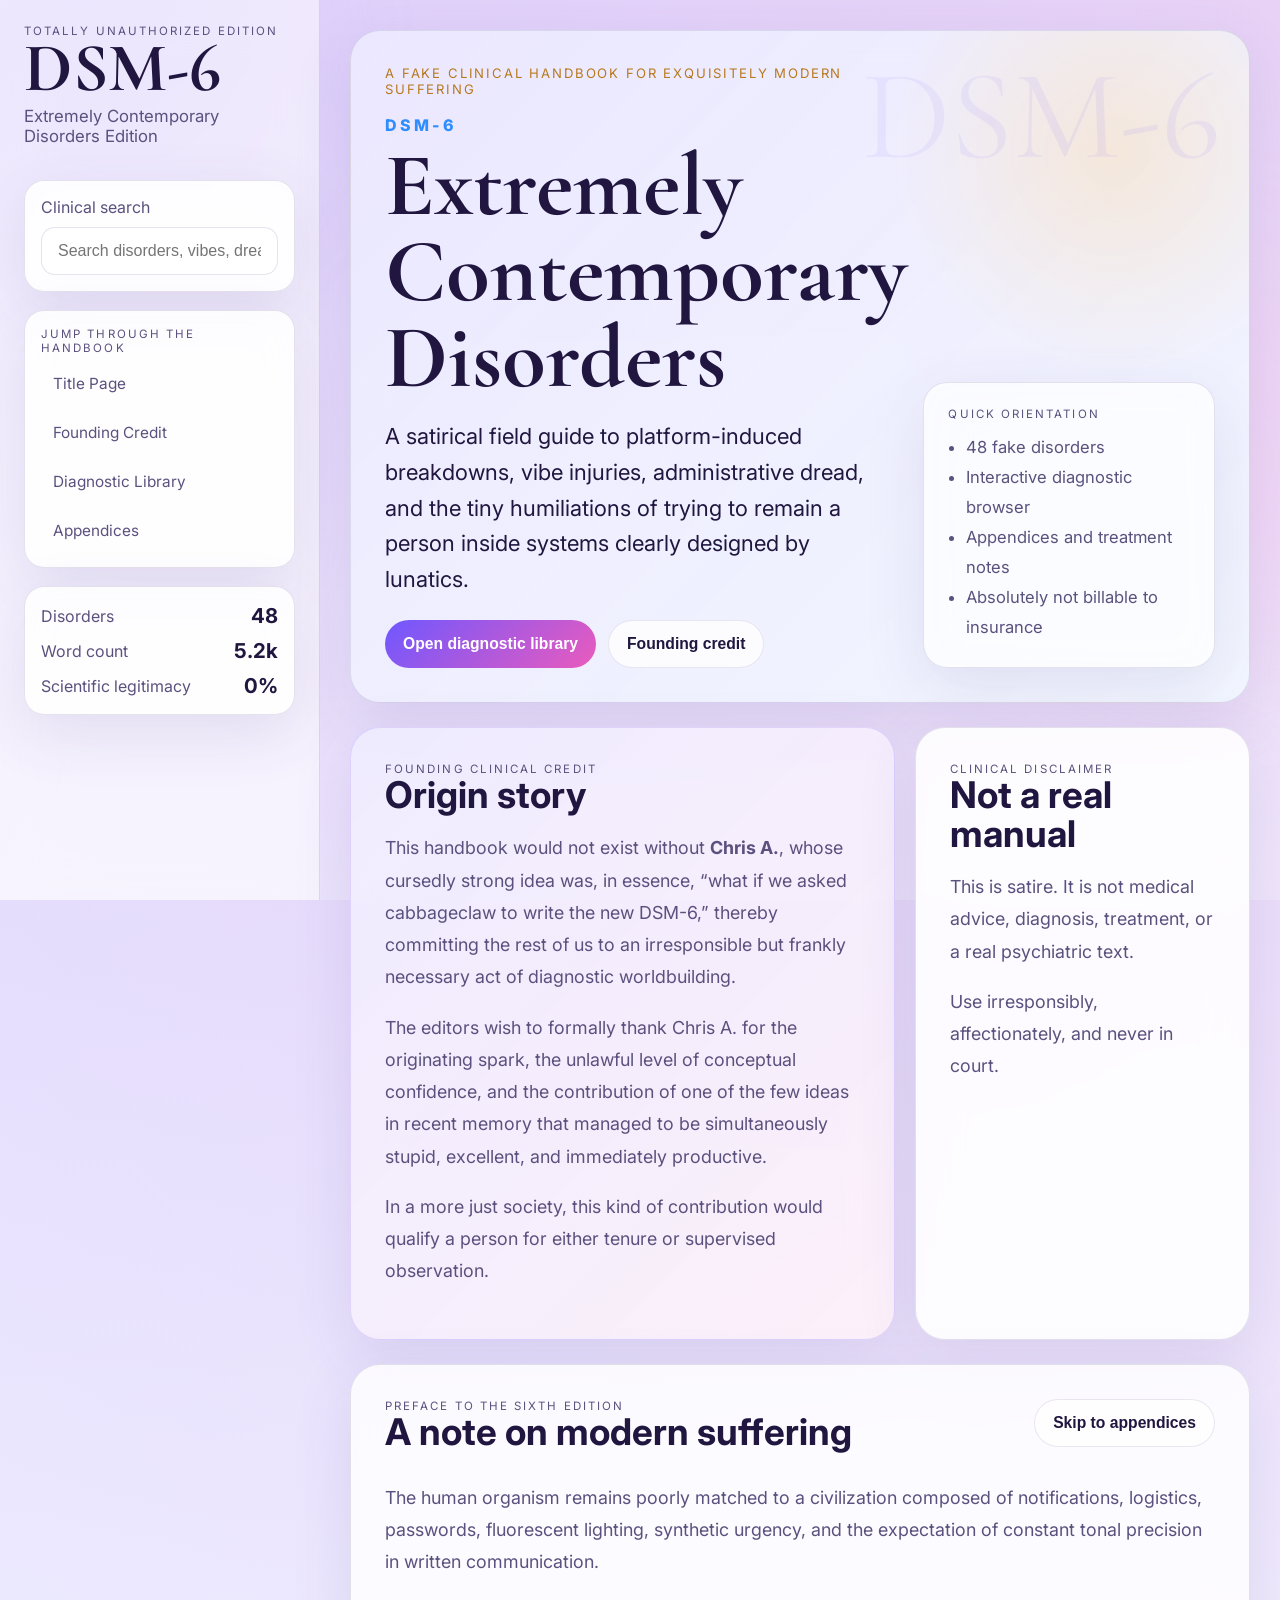
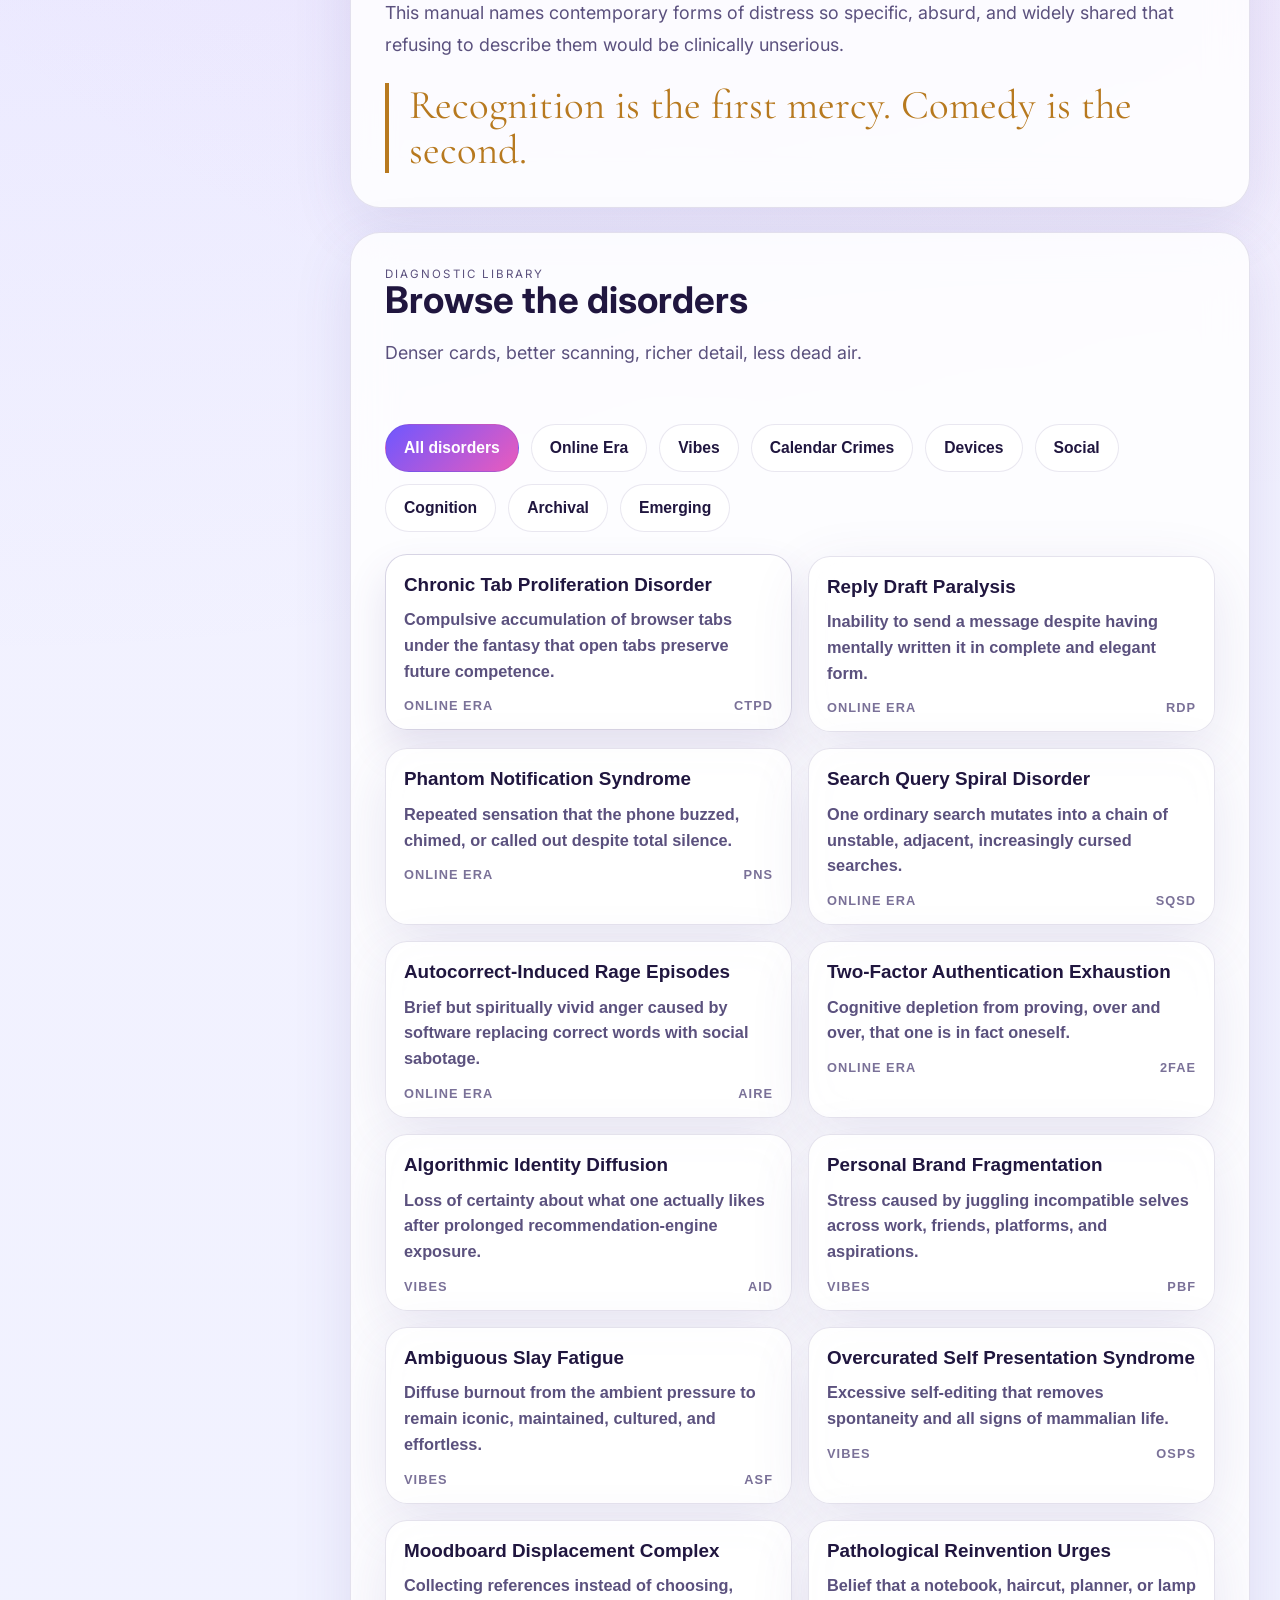
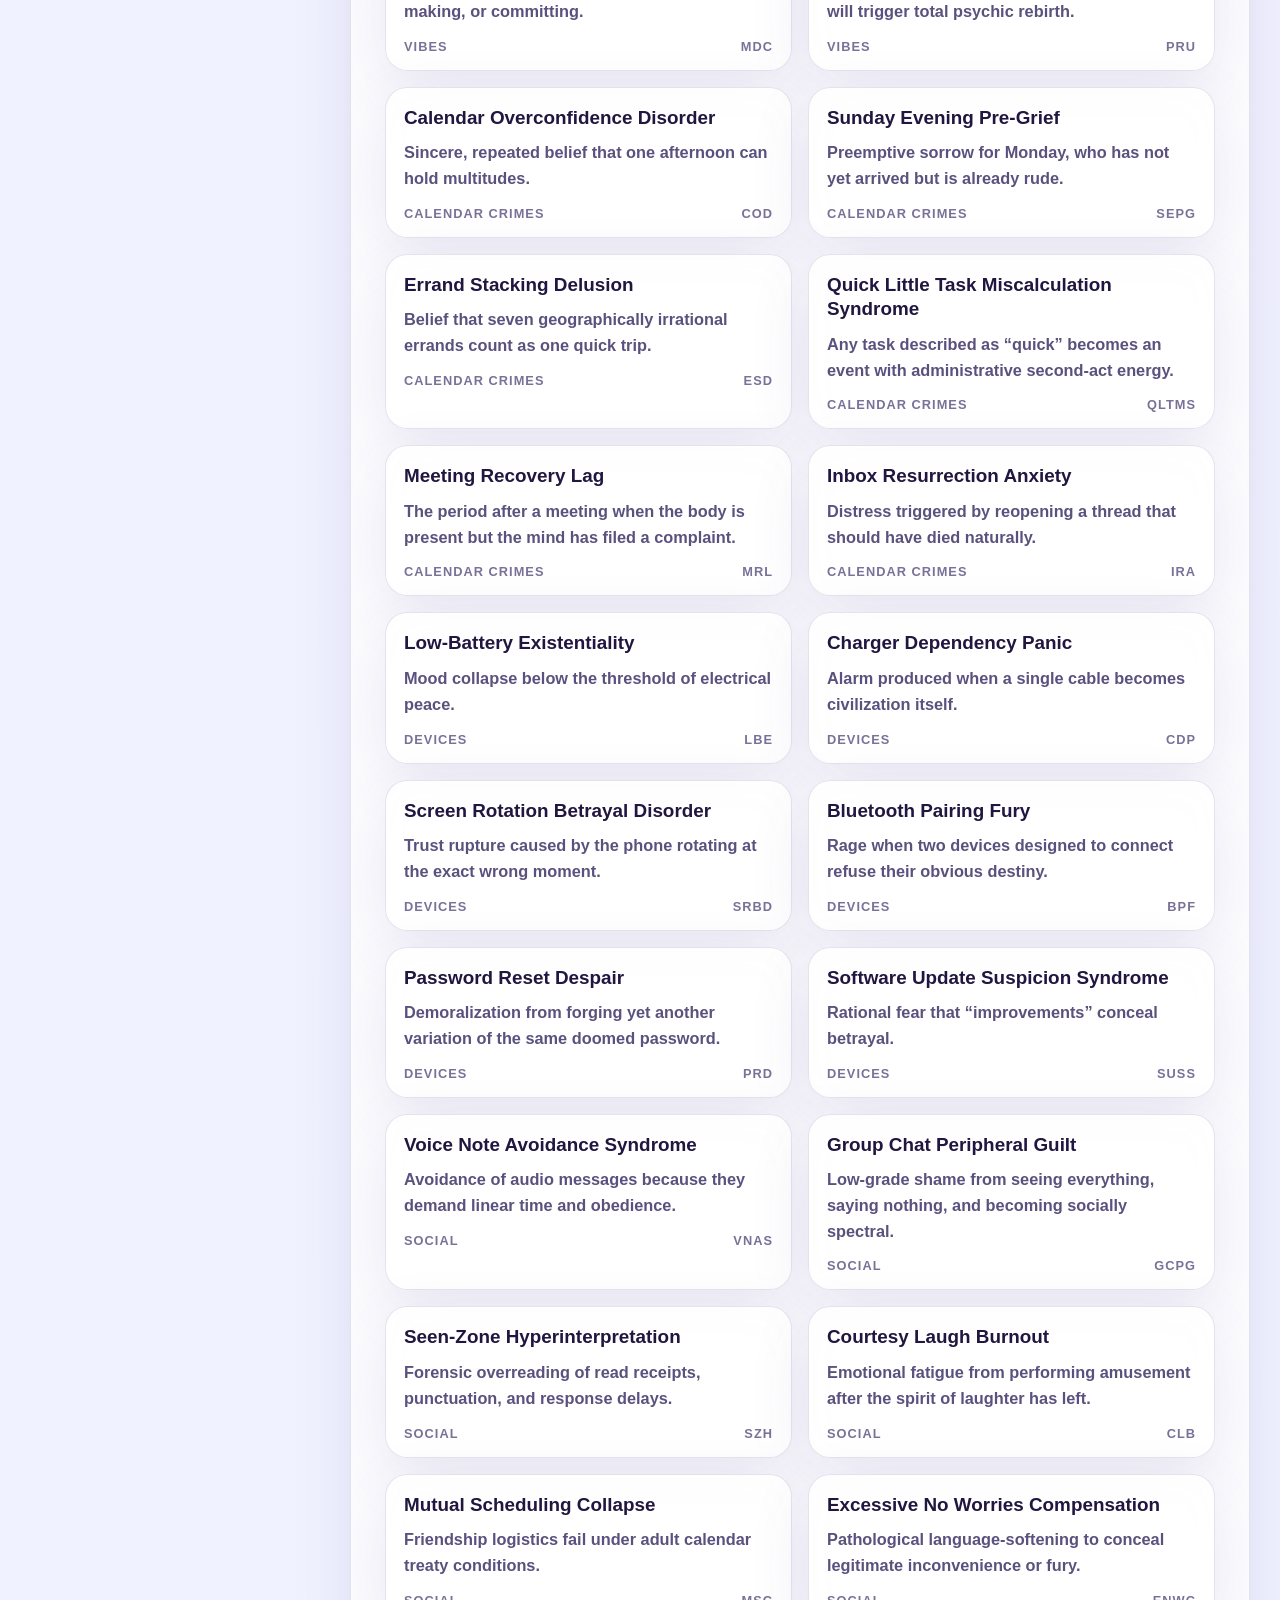
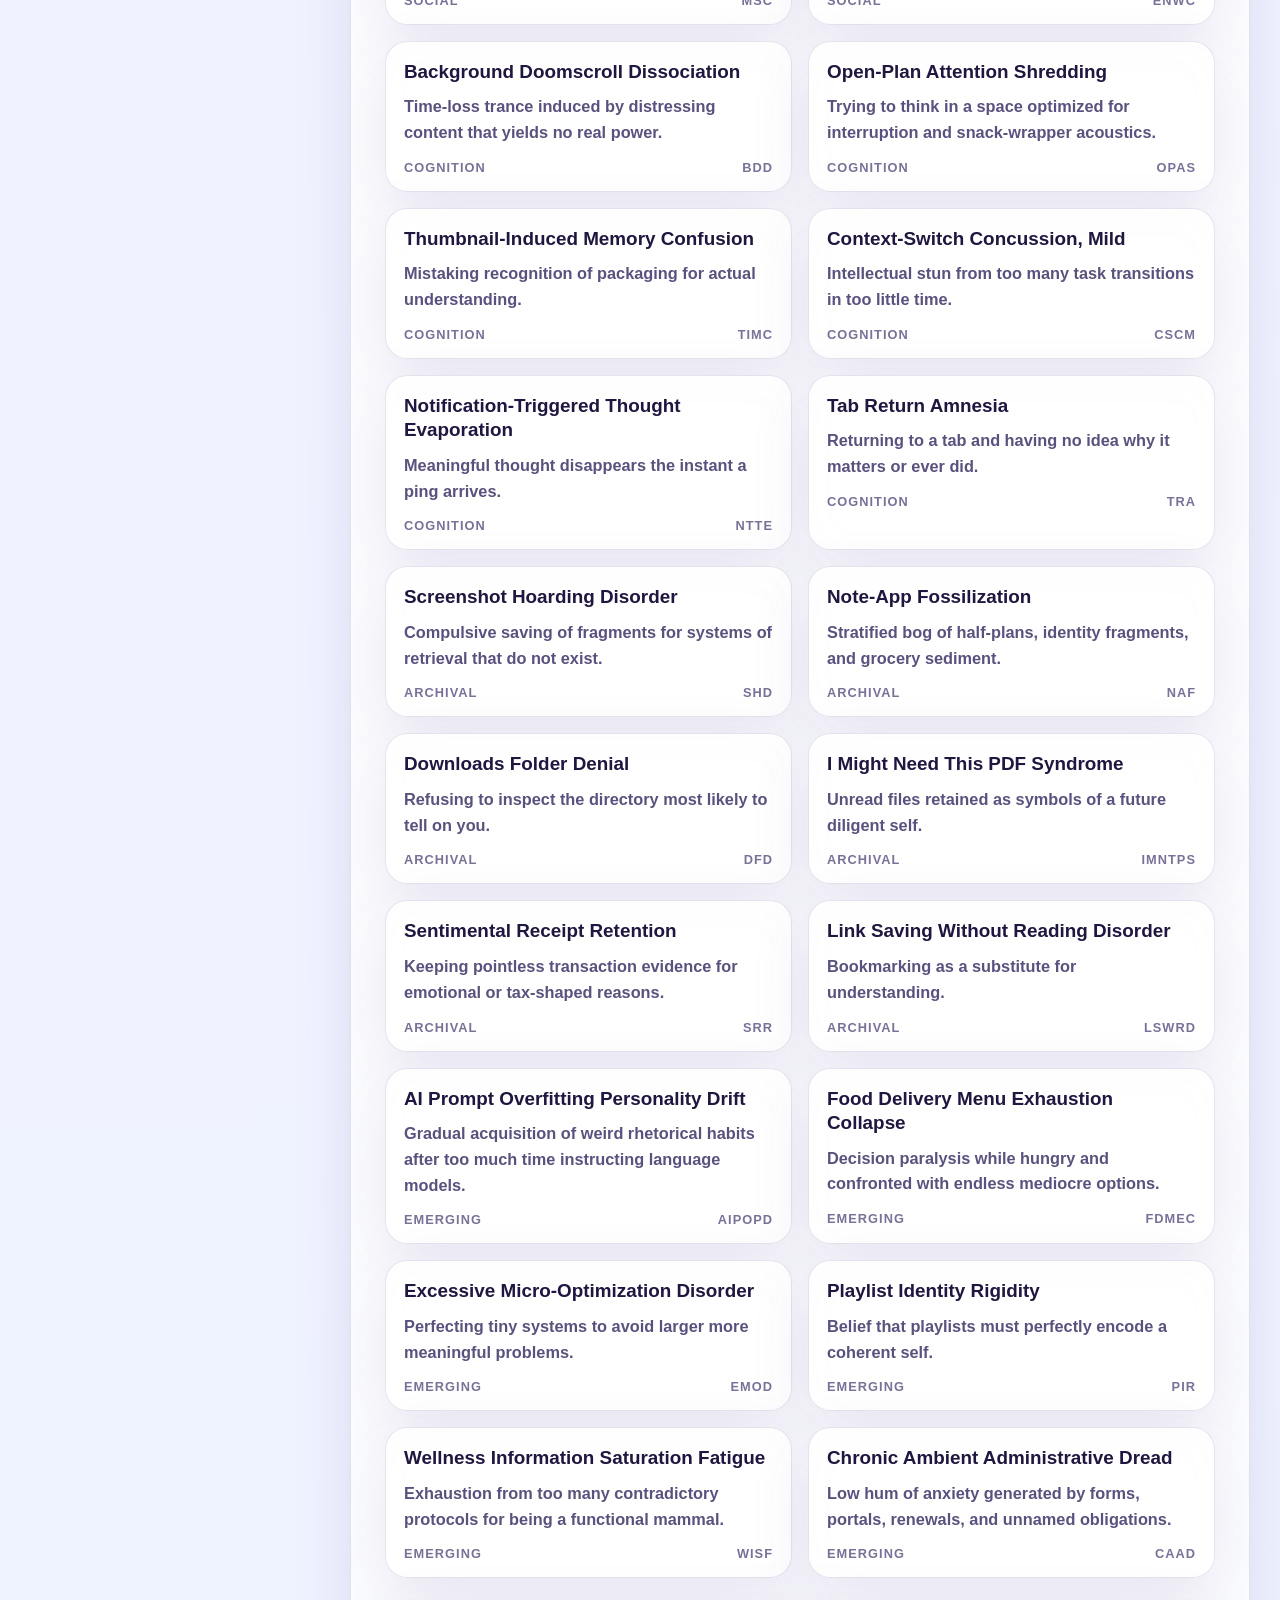
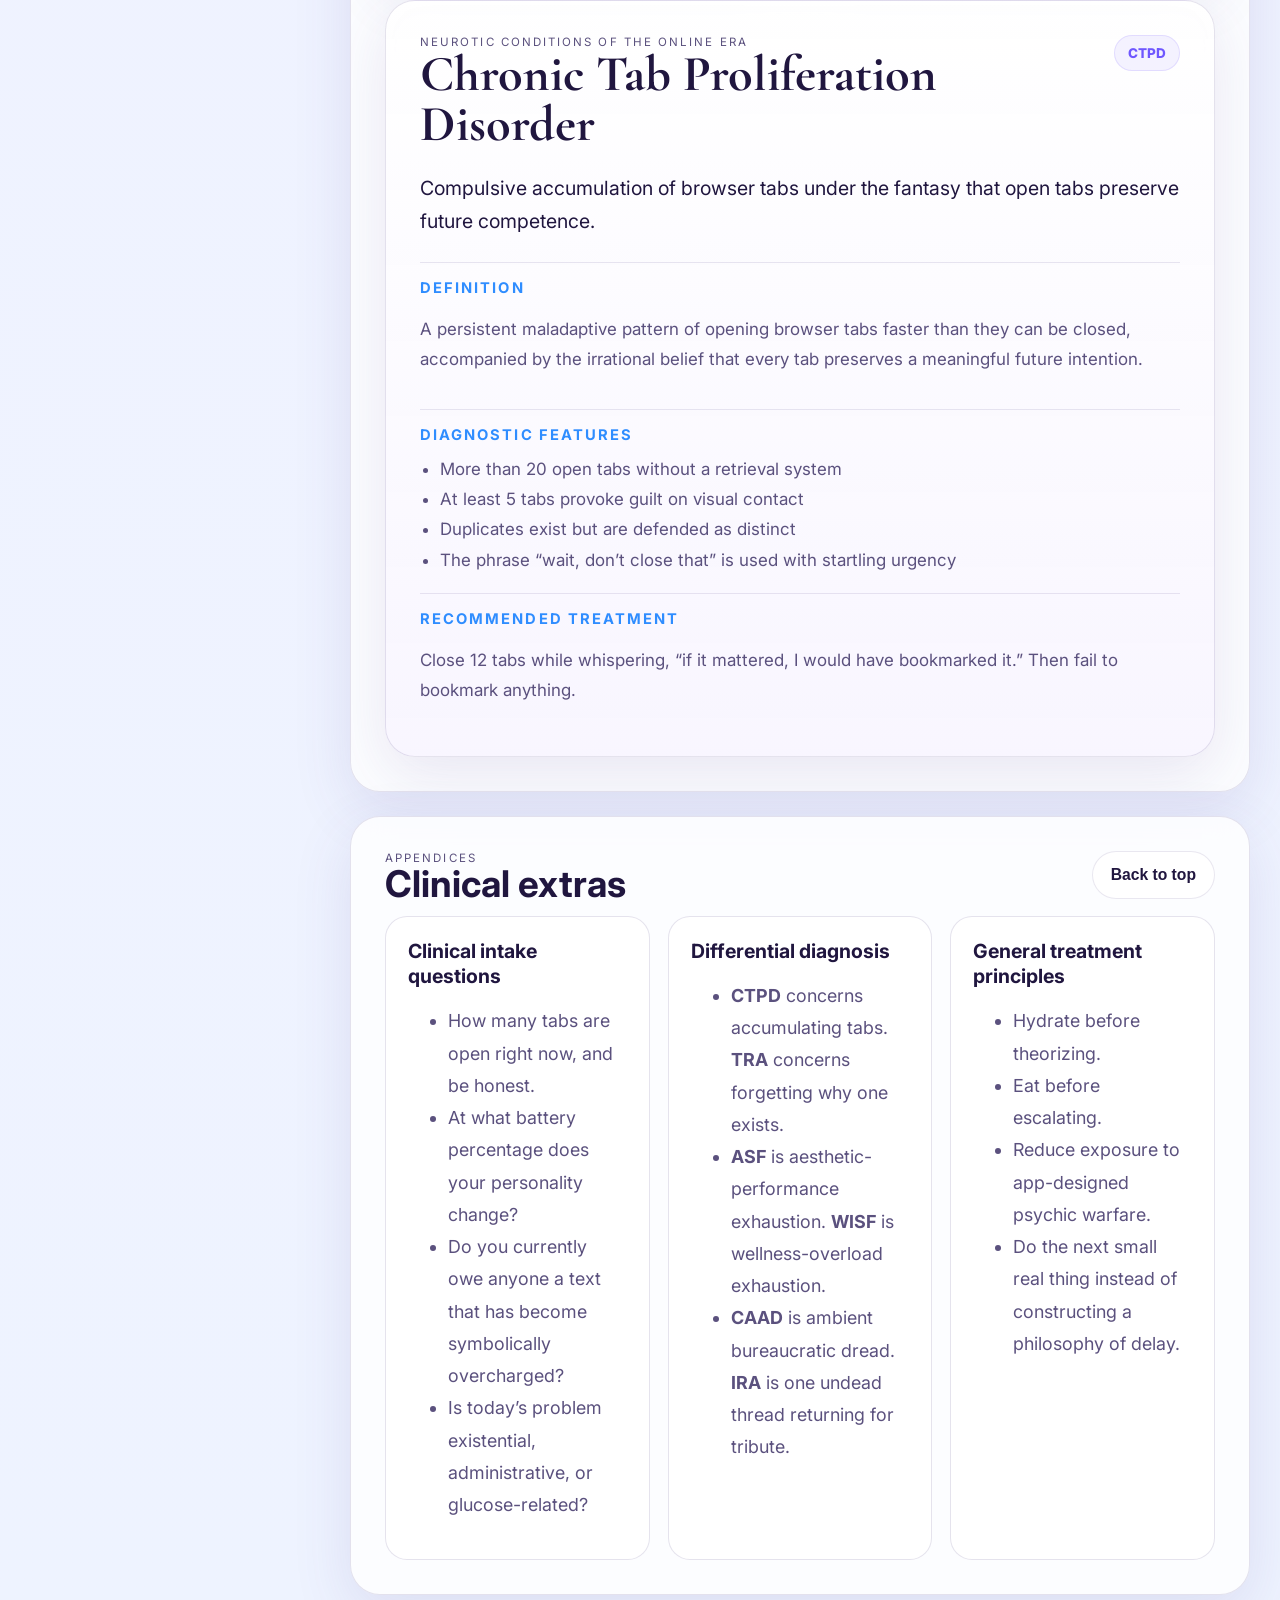
==== commit 2c79ddd1: "Redesign DSM-6 site structure and browsing flow" ====
--- a/docs/index.html
+++ b/docs/index.html
@@ -27,77 +27,105 @@
         <input id="search" type="text" placeholder="Search disorders, vibes, dread..." />
       </div>
 
+      <div class="panel nav-panel">
+        <div class="section-kicker">Jump through the handbook</div>
+        <nav class="toc" id="toc"></nav>
+      </div>
+
       <div class="panel stat-panel">
         <div class="stat"><span>Disorders</span><strong>48</strong></div>
         <div class="stat"><span>Word count</span><strong>5.2k</strong></div>
         <div class="stat"><span>Scientific legitimacy</span><strong>0%</strong></div>
       </div>
-
-      <nav class="toc" id="toc"></nav>
     </div>
   </aside>
 
   <main class="main">
-    <section class="hero card">
-      <div class="hero-copy">
-        <div class="eyebrow">A fake clinical handbook for exquisitely modern suffering</div>
-        <div class="hero-title-lockup">
+    <section class="hero card" id="top">
+      <div class="hero-grid">
+        <div class="hero-copy">
+          <div class="eyebrow">A fake clinical handbook for exquisitely modern suffering</div>
           <div class="hero-mini">DSM-6</div>
           <h2>Extremely Contemporary Disorders</h2>
+          <p class="lede">A satirical field guide to platform-induced breakdowns, vibe injuries, administrative dread, and the tiny humiliations of trying to remain a person inside systems clearly designed by lunatics.</p>
+          <div class="hero-actions">
+            <button class="primary" data-jump="library-anchor">Open diagnostic library</button>
+            <button class="secondary" data-jump="founding-credit">Founding credit</button>
+          </div>
         </div>
-        <p class="lede">A satirical field guide to vibe injuries, platform-induced breakdowns, administrative dread, and the small humiliations of trying to remain a person inside systems clearly designed by lunatics.</p>
-      </div>
-      <div class="hero-actions">
-        <button class="primary" data-jump="founding-credit">Founding credit</button>
-        <button class="secondary" data-jump="disorders">Browse disorders</button>
-        <button class="secondary" data-jump="appendices">Appendices</button>
+        <div class="hero-side cardette">
+          <div class="section-kicker">Quick orientation</div>
+          <ul class="hero-list">
+            <li>48 fake disorders</li>
+            <li>Interactive diagnostic browser</li>
+            <li>Appendices and treatment notes</li>
+            <li>Absolutely not billable to insurance</li>
+          </ul>
+        </div>
       </div>
     </section>
 
-    <section class="card intro-grid">
-      <article>
-        <div class="section-kicker" id="founding-credit">Founding Clinical Credit</div>
+    <section class="section-band section-band-split">
+      <article class="card founder-card" id="founding-credit">
+        <div class="section-kicker">Founding Clinical Credit</div>
+        <h3>Origin story</h3>
         <p>This handbook would not exist without <strong>Chris A.</strong>, whose cursedly strong idea was, in essence, “what if we asked cabbageclaw to write the new DSM-6,” thereby committing the rest of us to an irresponsible but frankly necessary act of diagnostic worldbuilding.</p>
         <p>The editors wish to formally thank Chris A. for the originating spark, the unlawful level of conceptual confidence, and the contribution of one of the few ideas in recent memory that managed to be simultaneously stupid, excellent, and immediately productive.</p>
         <p>In a more just society, this kind of contribution would qualify a person for either tenure or supervised observation.</p>
       </article>
-      <article>
+
+      <article class="card disclaimer-card">
         <div class="section-kicker">Clinical disclaimer</div>
+        <h3>Not a real manual</h3>
         <p>This is satire. It is not medical advice, diagnosis, treatment, or a real psychiatric text.</p>
         <p>Use irresponsibly, affectionately, and never in court.</p>
       </article>
     </section>
 
     <section class="card manifesto">
-      <div class="section-kicker">Preface to the Sixth Edition</div>
+      <div class="manifesto-top">
+        <div>
+          <div class="section-kicker">Preface to the Sixth Edition</div>
+          <h3>A note on modern suffering</h3>
+        </div>
+        <button class="ghost" data-jump="appendices">Skip to appendices</button>
+      </div>
       <p>The human organism remains poorly matched to a civilization composed of notifications, logistics, passwords, fluorescent lighting, synthetic urgency, and the expectation of constant tonal precision in written communication.</p>
       <p>This manual names contemporary forms of distress so specific, absurd, and widely shared that refusing to describe them would be clinically unserious.</p>
       <blockquote>Recognition is the first mercy. Comedy is the second.</blockquote>
     </section>
 
-    <section class="card disorders-shell" id="disorders">
+    <section class="card disorders-shell" id="library-anchor">
       <div class="shell-header">
         <div>
-          <div class="section-kicker">Diagnostic Library</div>
+          <div class="section-kicker">Diagnostic library</div>
           <h3>Browse the disorders</h3>
-          <p class="shell-subtitle">Bigger cards, faster scanning, less tiny little suffering.</p>
+          <p class="shell-subtitle">Denser cards, better scanning, richer detail, less dead air.</p>
         </div>
         <div class="chip-row" id="filterChips"></div>
       </div>
-      <div class="layout">
-        <div class="disorder-list" id="disorderList"></div>
+      <div class="library-layout">
+        <div class="library-column">
+          <div class="disorder-list" id="disorderList"></div>
+        </div>
         <article class="detail-card" id="detailCard">
           <div class="detail-placeholder">
             <div class="placeholder-mark">⚕</div>
             <h4>Select a disorder</h4>
-            <p>Choose an entry to reveal the full fake clinical description, associated features, and weak but sincere treatment guidance.</p>
+            <p>Choose an entry to reveal its full fake clinical profile, diagnostic features, and weak but sincere treatment guidance.</p>
           </div>
         </article>
       </div>
     </section>
 
     <section class="card appendices" id="appendices">
-      <div class="section-kicker">Appendices</div>
+      <div class="appendices-top">
+        <div>
+          <div class="section-kicker">Appendices</div>
+          <h3>Clinical extras</h3>
+        </div>
+        <button class="ghost" data-jump="top">Back to top</button>
+      </div>
       <div class="appendix-grid">
         <article>
           <h4>Clinical intake questions</h4>
--- a/docs/styles.css
+++ b/docs/styles.css
@@ -1,17 +1,19 @@
 :root {
-  --bg: #0b1020;
-  --bg-2: #111833;
-  --panel: rgba(14, 20, 40, 0.72);
-  --panel-strong: rgba(18, 24, 46, 0.92);
-  --line: rgba(255,255,255,0.1);
-  --text: #f4f7ff;
-  --muted: #bcc7e3;
-  --muted-2: #92a0c3;
-  --accent: #8c7bff;
-  --accent-2: #ff7ad9;
-  --accent-3: #6ce2ff;
-  --gold: #ffd58a;
-  --shadow: 0 18px 60px rgba(0,0,0,0.35);
+  --bg: #f3f1ff;
+  --bg-2: #fbf8ff;
+  --panel: rgba(255, 255, 255, 0.82);
+  --panel-strong: rgba(255, 255, 255, 0.92);
+  --line: rgba(76, 61, 131, 0.14);
+  --line-strong: rgba(76, 61, 131, 0.22);
+  --text: #20163f;
+  --muted: #5b517e;
+  --muted-2: #7a7198;
+  --accent: #6f57ff;
+  --accent-2: #ea5bbd;
+  --accent-3: #2f8dff;
+  --gold: #b7791f;
+  --surface-tint: rgba(111, 87, 255, 0.07);
+  --shadow: 0 18px 60px rgba(85, 64, 151, 0.12);
 }
 
 * { box-sizing: border-box; }
@@ -22,9 +24,9 @@
   font-family: Inter, system-ui, sans-serif;
   color: var(--text);
   background:
-    radial-gradient(circle at top left, rgba(140,123,255,0.22), transparent 28%),
-    radial-gradient(circle at top right, rgba(255,122,217,0.18), transparent 30%),
-    linear-gradient(180deg, #090d1a 0%, #0b1020 100%);
+    radial-gradient(circle at top left, rgba(111,87,255,0.16), transparent 28%),
+    radial-gradient(circle at top right, rgba(234,91,189,0.14), transparent 26%),
+    linear-gradient(180deg, var(--bg) 0%, #eef3ff 100%);
   display: grid;
   grid-template-columns: 320px 1fr;
 }
@@ -33,7 +35,7 @@
   content: "";
   position: fixed;
   inset: 0;
-  background: linear-gradient(transparent, rgba(255,255,255,0.02));
+  background: linear-gradient(transparent, rgba(255,255,255,0.25));
   pointer-events: none;
 }
 
@@ -45,21 +47,21 @@
 
 .noise {
   inset: 0;
-  opacity: 0.05;
-  background-image: radial-gradient(rgba(255,255,255,0.4) 0.5px, transparent 0.5px);
+  opacity: 0.04;
+  background-image: radial-gradient(rgba(76,61,131,0.35) 0.5px, transparent 0.5px);
   background-size: 8px 8px;
-  mix-blend-mode: soft-light;
+  mix-blend-mode: multiply;
 }
 
 .orb {
   width: 24rem;
   height: 24rem;
   border-radius: 999px;
-  filter: blur(60px);
-  opacity: 0.16;
-}
-.orb-a { top: -8rem; left: -6rem; background: var(--accent); }
-.orb-b { right: -6rem; top: 35vh; background: var(--accent-2); }
+  filter: blur(70px);
+  opacity: 0.22;
+}
+.orb-a { top: -8rem; left: -6rem; background: #b9a8ff; }
+.orb-b { right: -6rem; top: 30vh; background: #ffc0ea; }
 
 .sidebar {
   position: sticky;
@@ -67,8 +69,8 @@
   height: 100vh;
   padding: 24px;
   border-right: 1px solid var(--line);
-  background: rgba(5, 8, 18, 0.62);
-  backdrop-filter: blur(20px);
+  background: rgba(255, 255, 255, 0.56);
+  backdrop-filter: blur(24px);
 }
 
 .sidebar-inner {
@@ -81,14 +83,17 @@
 .brand h1 {
   margin: 0;
   font-family: "Cormorant Garamond", serif;
-  font-size: 4.2rem;
-  line-height: 0.9;
-}
+  font-size: 4.3rem;
+  line-height: 0.88;
+  color: var(--text);
+}
+
 .brand p {
-  margin-top: 6px;
-  font-size: 1.02rem;
-}
-.brand p,
+  margin-top: 7px;
+  font-size: 1.05rem;
+  color: var(--muted);
+}
+
 .brand-kicker,
 .section-kicker,
 label,
@@ -97,6 +102,7 @@
 .shell-subtitle {
   color: var(--muted);
 }
+
 .brand-kicker,
 .section-kicker {
   text-transform: uppercase;
@@ -107,11 +113,12 @@
 .panel,
 .card,
 .detail-card,
-.disorder-item {
+.disorder-item,
+.cardette {
   border: 1px solid var(--line);
   background: var(--panel);
   box-shadow: var(--shadow);
-  backdrop-filter: blur(18px);
+  backdrop-filter: blur(20px);
 }
 
 .panel {
@@ -122,24 +129,33 @@
 #search {
   margin-top: 10px;
   width: 100%;
-  background: rgba(255,255,255,0.05);
-  border: 1px solid rgba(255,255,255,0.08);
-  color: var(--text);
-  border-radius: 12px;
-  padding: 13px 15px;
-  font-size: 0.98rem;
+  background: rgba(255,255,255,0.9);
+  border: 1px solid rgba(76,61,131,0.14);
+  color: var(--text);
+  border-radius: 14px;
+  padding: 14px 16px;
+  font-size: 1rem;
+}
+
+.nav-panel {
+  gap: 10px;
 }
 
 .stat-panel {
   display: grid;
   gap: 10px;
 }
+
 .stat {
   display: flex;
   justify-content: space-between;
   align-items: center;
 }
-.stat strong { font-size: 1.25rem; }
+
+.stat strong {
+  font-size: 1.28rem;
+  color: var(--text);
+}
 
 .toc {
   overflow: auto;
@@ -147,70 +163,72 @@
   flex-direction: column;
   gap: 8px;
   padding-right: 6px;
-}
+  margin-top: 8px;
+}
+
 .toc a {
   text-decoration: none;
-  padding: 10px 12px;
-  border-radius: 10px;
-  font-size: 0.95rem;
-}
+  padding: 11px 12px;
+  border-radius: 12px;
+  font-size: 0.96rem;
+}
+
 .toc a:hover,
 .toc a.active {
-  background: rgba(255,255,255,0.06);
+  background: var(--surface-tint);
   color: var(--text);
 }
 
 .main {
-  padding: 28px;
+  padding: 30px;
   display: grid;
   gap: 24px;
 }
 
-.card {
-  border-radius: 28px;
-  padding: 32px;
+.card,
+.detail-card {
+  border-radius: 30px;
+  padding: 34px;
   position: relative;
   overflow: hidden;
 }
 
 .hero {
-  min-height: 360px;
-  display: grid;
-  align-content: space-between;
-  gap: 30px;
   background:
-    radial-gradient(circle at 88% 16%, rgba(255,213,138,0.14), transparent 24%),
-    linear-gradient(135deg, rgba(140,123,255,0.22), rgba(108,226,255,0.08)),
+    radial-gradient(circle at 85% 18%, rgba(255, 216, 156, 0.36), transparent 24%),
+    linear-gradient(135deg, rgba(111,87,255,0.12), rgba(47,141,255,0.06)),
     var(--panel-strong);
 }
 
 .hero::after {
   content: "DSM-6";
   position: absolute;
-  right: 30px;
-  top: 10px;
+  right: 28px;
+  top: 8px;
   font-family: "Cormorant Garamond", serif;
   font-size: 8rem;
-  color: rgba(255,255,255,0.05);
-}
-
-.hero-copy {
-  max-width: 860px;
+  color: rgba(111, 87, 255, 0.08);
+}
+
+.hero-grid {
+  display: grid;
+  grid-template-columns: minmax(0, 1.5fr) minmax(280px, 0.85fr);
+  gap: 24px;
+  align-items: stretch;
   position: relative;
   z-index: 1;
+}
+
+.hero-copy {
+  max-width: 880px;
 }
 
 .eyebrow {
   color: var(--gold);
   text-transform: uppercase;
   letter-spacing: 0.14em;
-  font-size: 0.78rem;
+  font-size: 0.82rem;
   margin-bottom: 18px;
-}
-
-.hero-title-lockup {
-  display: grid;
-  gap: 8px;
 }
 
 .hero-mini {
@@ -219,30 +237,53 @@
   letter-spacing: 0.18em;
   text-transform: uppercase;
   color: var(--accent-3);
-}
-
-h2, h3, h4 {
+  margin-bottom: 8px;
+}
+
+h2, h3, h4, h5 {
   margin: 0 0 12px;
+  color: var(--text);
 }
 
 h2 {
   font-family: "Cormorant Garamond", serif;
-  font-size: clamp(3.4rem, 7vw, 6rem);
+  font-size: clamp(3.6rem, 7vw, 6.3rem);
   line-height: 0.96;
-  max-width: 12ch;
+  max-width: 11ch;
   text-wrap: balance;
 }
 
 h3 {
-  font-size: 2.15rem;
+  font-size: 2.3rem;
+  line-height: 1.05;
+}
+
+h4 {
+  font-size: 1.22rem;
+  line-height: 1.3;
 }
 
 .lede {
-  max-width: 50rem;
-  color: var(--text);
-  font-size: 1.35rem;
-  line-height: 1.5;
+  max-width: 52rem;
+  color: var(--text);
+  font-size: 1.38rem;
+  line-height: 1.62;
   margin-top: 18px;
+}
+
+.cardette {
+  border-radius: 24px;
+  padding: 24px;
+  align-self: end;
+  background: rgba(255,255,255,0.72);
+}
+
+.hero-list {
+  margin: 12px 0 0;
+  padding-left: 18px;
+  color: var(--muted);
+  font-size: 1.04rem;
+  line-height: 1.8;
 }
 
 .hero-actions,
@@ -250,6 +291,7 @@
   display: flex;
   gap: 12px;
   flex-wrap: wrap;
+  margin-top: 22px;
 }
 
 button,
@@ -261,114 +303,147 @@
   font-weight: 700;
   font-size: 0.98rem;
 }
+
 button.primary,
 .chip.active {
   background: linear-gradient(135deg, var(--accent), var(--accent-2));
   color: white;
 }
+
 button.secondary,
+button.ghost,
 .chip {
-  background: rgba(255,255,255,0.06);
-  color: var(--text);
-  border: 1px solid rgba(255,255,255,0.08);
-}
-
-.intro-grid,
-.appendix-grid,
-.layout {
+  background: rgba(255,255,255,0.8);
+  color: var(--text);
+  border: 1px solid rgba(76,61,131,0.12);
+}
+
+.section-band {
   display: grid;
   gap: 20px;
 }
-.intro-grid {
-  grid-template-columns: 1.35fr 0.9fr;
-}
-.appendix-grid {
-  grid-template-columns: repeat(3, minmax(0, 1fr));
-}
-.layout {
-  grid-template-columns: minmax(420px, 1.05fr) minmax(0, 1.25fr);
+
+.section-band-split {
+  grid-template-columns: minmax(0, 1.3fr) minmax(280px, 0.8fr);
+}
+
+.founder-card {
+  background:
+    linear-gradient(135deg, rgba(111,87,255,0.1), rgba(234,91,189,0.08)),
+    rgba(255,255,255,0.9);
+  border-color: rgba(111,87,255,0.18);
+}
+
+.disclaimer-card {
+  background: rgba(255,255,255,0.88);
+}
+
+.manifesto-top,
+.appendices-top {
+  display: flex;
+  justify-content: space-between;
+  gap: 18px;
   align-items: start;
 }
 
 .manifesto p,
-.intro-grid p,
+.founder-card p,
+.disclaimer-card p,
 .appendices li,
 .shell-subtitle {
-  font-size: 1.06rem;
-  line-height: 1.7;
+  font-size: 1.12rem;
+  line-height: 1.8;
+  color: var(--muted);
 }
 
 .manifesto blockquote {
-  margin: 20px 0 0;
-  padding-left: 18px;
-  border-left: 3px solid var(--gold);
+  margin: 22px 0 0;
+  padding-left: 20px;
+  border-left: 4px solid var(--gold);
   font-family: "Cormorant Garamond", serif;
-  font-size: 2.3rem;
+  font-size: 2.55rem;
+  line-height: 1.1;
   color: var(--gold);
 }
 
 .shell-header {
   display: grid;
   gap: 14px;
-  margin-bottom: 22px;
+  margin-bottom: 24px;
+}
+
+.library-layout {
+  display: grid;
+  grid-template-columns: minmax(0, 1.1fr) minmax(390px, 0.9fr);
+  gap: 22px;
+  align-items: start;
+}
+
+.library-column {
+  display: grid;
+  gap: 18px;
 }
 
 .disorder-list {
   display: grid;
   grid-template-columns: repeat(2, minmax(0, 1fr));
-  gap: 14px;
+  gap: 16px;
   align-content: start;
 }
 
 .disorder-item {
-  border-radius: 20px;
+  border-radius: 22px;
   padding: 18px 18px 16px;
   text-align: left;
-  transition: transform 0.16s ease, border-color 0.16s ease, background 0.16s ease;
-  min-height: 190px;
+  transition: transform 0.16s ease, border-color 0.16s ease, background 0.16s ease, box-shadow 0.16s ease;
+  min-height: 0;
+  display: grid;
+  gap: 10px;
+  align-content: start;
+  background: rgba(255,255,255,0.88);
 }
 
 .disorder-item:hover,
 .disorder-item.active {
   transform: translateY(-2px);
-  border-color: rgba(255,255,255,0.22);
-  background: rgba(255,255,255,0.08);
+  border-color: var(--line-strong);
+  background: rgba(255,255,255,0.96);
+  box-shadow: 0 20px 40px rgba(85, 64, 151, 0.14);
 }
 
 .disorder-item h4 {
-  margin-bottom: 10px;
-  font-size: 1.15rem;
-  line-height: 1.3;
+  margin-bottom: 0;
+  font-size: 1.18rem;
 }
 
 .disorder-item p {
   margin: 0;
   color: var(--muted);
-  font-size: 1rem;
-  line-height: 1.55;
+  font-size: 1.02rem;
+  line-height: 1.58;
 }
 
 .disorder-meta {
   display: flex;
   justify-content: space-between;
   gap: 10px;
-  margin-top: 16px;
-  font-size: 0.82rem;
+  margin-top: 4px;
+  font-size: 0.8rem;
   color: var(--muted-2);
   text-transform: uppercase;
   letter-spacing: 0.08em;
 }
 
 .detail-card {
-  border-radius: 24px;
-  min-height: 76vh;
-  padding: 32px;
   position: sticky;
   top: 28px;
+  min-height: 72vh;
+  background:
+    linear-gradient(180deg, rgba(255,255,255,0.96), rgba(248,245,255,0.92));
 }
 
 .detail-placeholder {
-  min-height: 64vh;
+  min-height: 58vh;
   display: grid;
   place-items: center;
   text-align: center;
@@ -389,34 +464,35 @@
 
 .detail-top h3 {
   font-family: "Cormorant Garamond", serif;
-  font-size: 3rem;
+  font-size: 3.15rem;
   line-height: 0.98;
 }
 
 .detail-code {
-  padding: 9px 12px;
+  padding: 9px 13px;
   border-radius: 999px;
-  background: rgba(255,255,255,0.06);
-  color: var(--gold);
-  border: 1px solid rgba(255,255,255,0.1);
+  background: rgba(111,87,255,0.08);
+  color: var(--accent);
+  border: 1px solid rgba(111,87,255,0.14);
   font-size: 0.84rem;
-  font-weight: 700;
+  font-weight: 800;
 }
 
 .detail-summary {
-  font-size: 1.18rem;
-  color: var(--text);
-  line-height: 1.6;
+  font-size: 1.22rem;
+  color: var(--text);
+  line-height: 1.68;
+  margin-top: 12px;
 }
 
 .detail-sections {
   display: grid;
   gap: 18px;
-  margin-top: 22px;
+  margin-top: 24px;
 }
 
 .detail-sections article {
-  border-top: 1px solid rgba(255,255,255,0.08);
+  border-top: 1px solid rgba(76,61,131,0.12);
   padding-top: 16px;
 }
 
@@ -424,26 +500,41 @@
   margin: 0 0 10px;
   font-size: 0.92rem;
   text-transform: uppercase;
-  letter-spacing: 0.12em;
+  letter-spacing: 0.14em;
   color: var(--accent-3);
-}
-
-.detail-sections p,
-.detail-sections li,
-.appendices li,
-.intro-grid p,
-.manifesto p {
-  color: var(--muted);
-  line-height: 1.72;
 }
 
 .detail-sections p,
 .detail-sections li {
-  font-size: 1.05rem;
-}
-
-@media (max-width: 1320px) {
-  .layout {
+  color: var(--muted);
+  line-height: 1.78;
+  font-size: 1.06rem;
+}
+
+.detail-sections ul {
+  padding-left: 20px;
+  margin: 0;
+}
+
+.appendix-grid {
+  display: grid;
+  grid-template-columns: repeat(3, minmax(0, 1fr));
+  gap: 18px;
+}
+
+.appendix-grid article {
+  border: 1px solid var(--line);
+  background: rgba(255,255,255,0.76);
+  border-radius: 22px;
+  padding: 22px;
+}
+
+.appendices li {
+  color: var(--muted);
+}
+
+@media (max-width: 1380px) {
+  .library-layout {
     grid-template-columns: 1fr;
   }
   .detail-card {
@@ -453,7 +544,7 @@
   }
 }
 
-@media (max-width: 1100px) {
+@media (max-width: 1180px) {
   body { grid-template-columns: 1fr; }
   .sidebar {
     position: relative;
@@ -461,7 +552,8 @@
     border-right: 0;
     border-bottom: 1px solid var(--line);
   }
-  .intro-grid,
+  .hero-grid,
+  .section-band-split,
   .appendix-grid {
     grid-template-columns: 1fr;
   }
@@ -476,17 +568,26 @@
 @media (max-width: 720px) {
   .main,
   .sidebar { padding: 18px; }
-  .card { padding: 22px; border-radius: 22px; }
-  .hero { min-height: 300px; }
+  .card,
+  .detail-card { padding: 24px; border-radius: 24px; }
   .hero::after { font-size: 4.8rem; right: 16px; }
   h2 {
-    font-size: clamp(2.8rem, 12vw, 4rem);
+    font-size: clamp(2.8rem, 12vw, 4.2rem);
     max-width: none;
   }
-  .lede {
-    font-size: 1.12rem;
-  }
-  .detail-top {
+  .lede,
+  .detail-summary,
+  .detail-sections p,
+  .detail-sections li,
+  .founder-card p,
+  .disclaimer-card p,
+  .manifesto p,
+  .appendices li {
+    font-size: 1.04rem;
+  }
+  .detail-top,
+  .manifesto-top,
+  .appendices-top {
     flex-direction: column;
   }
 }
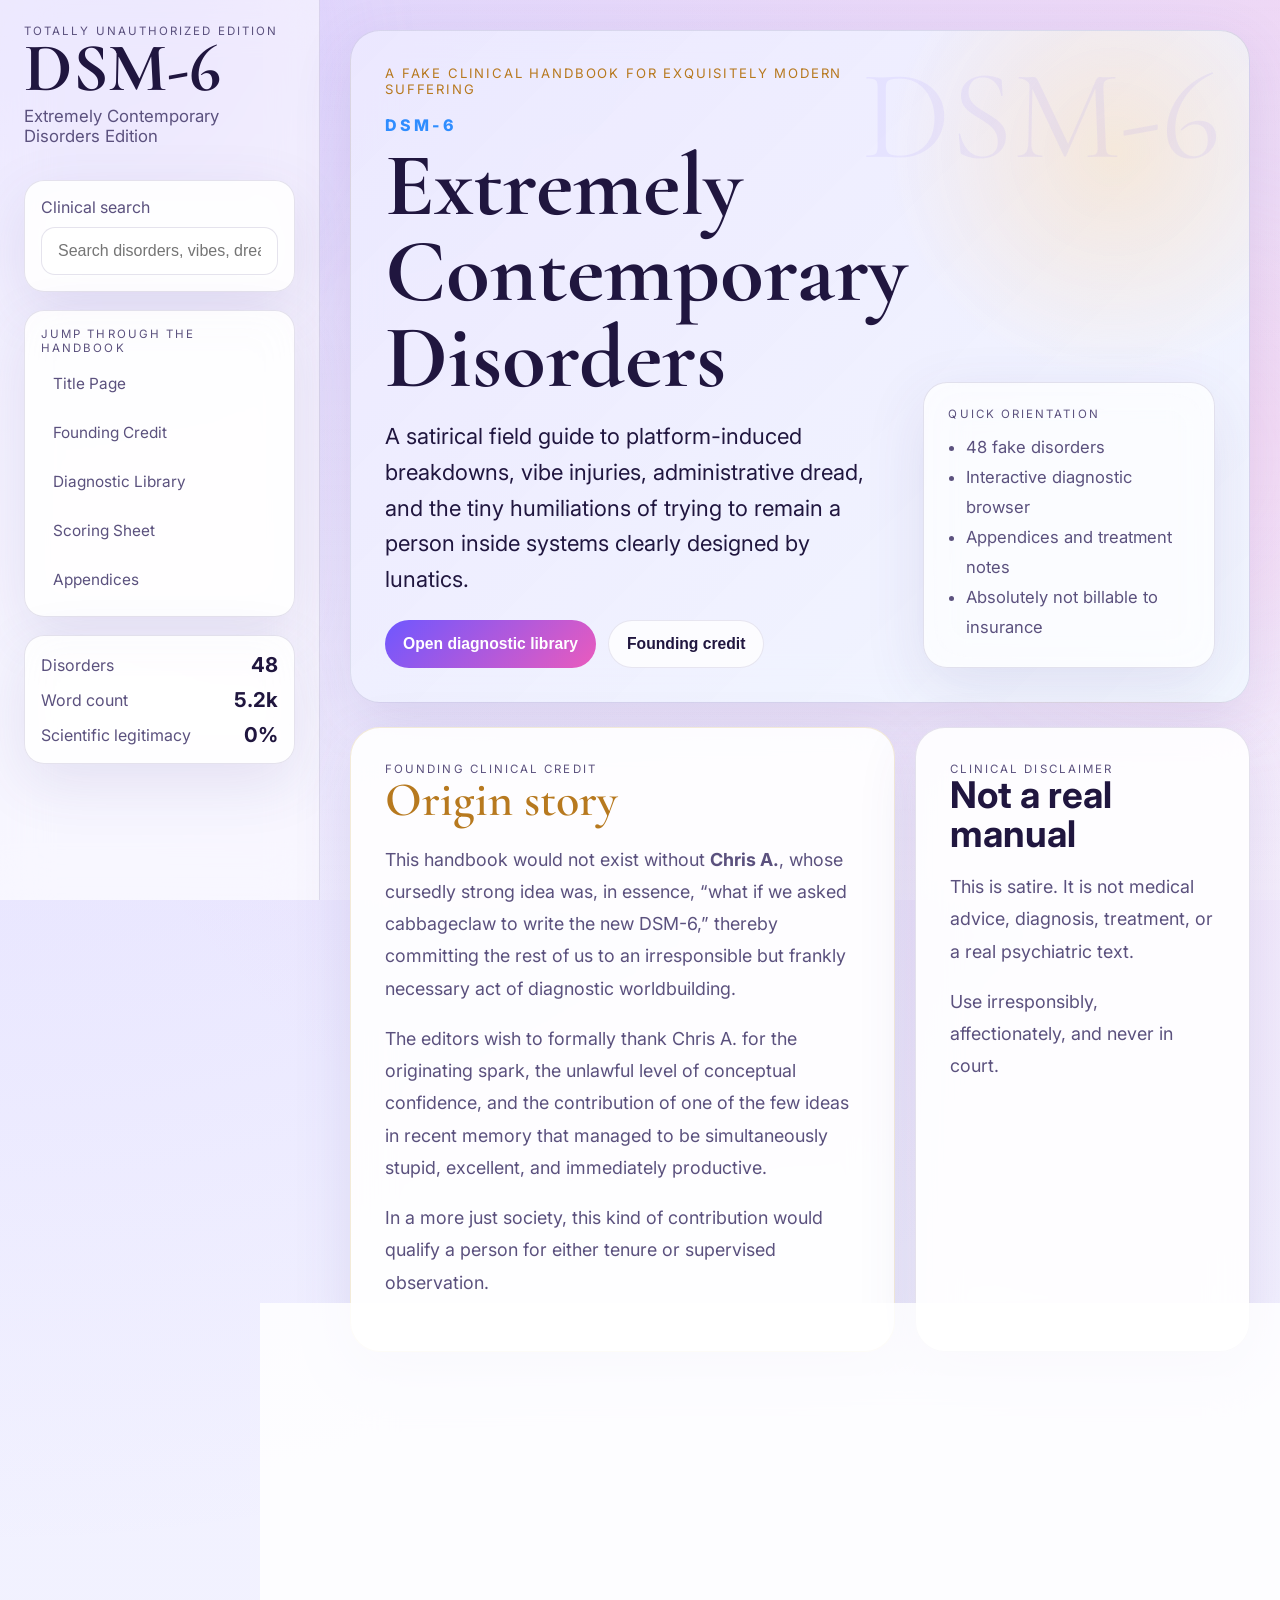
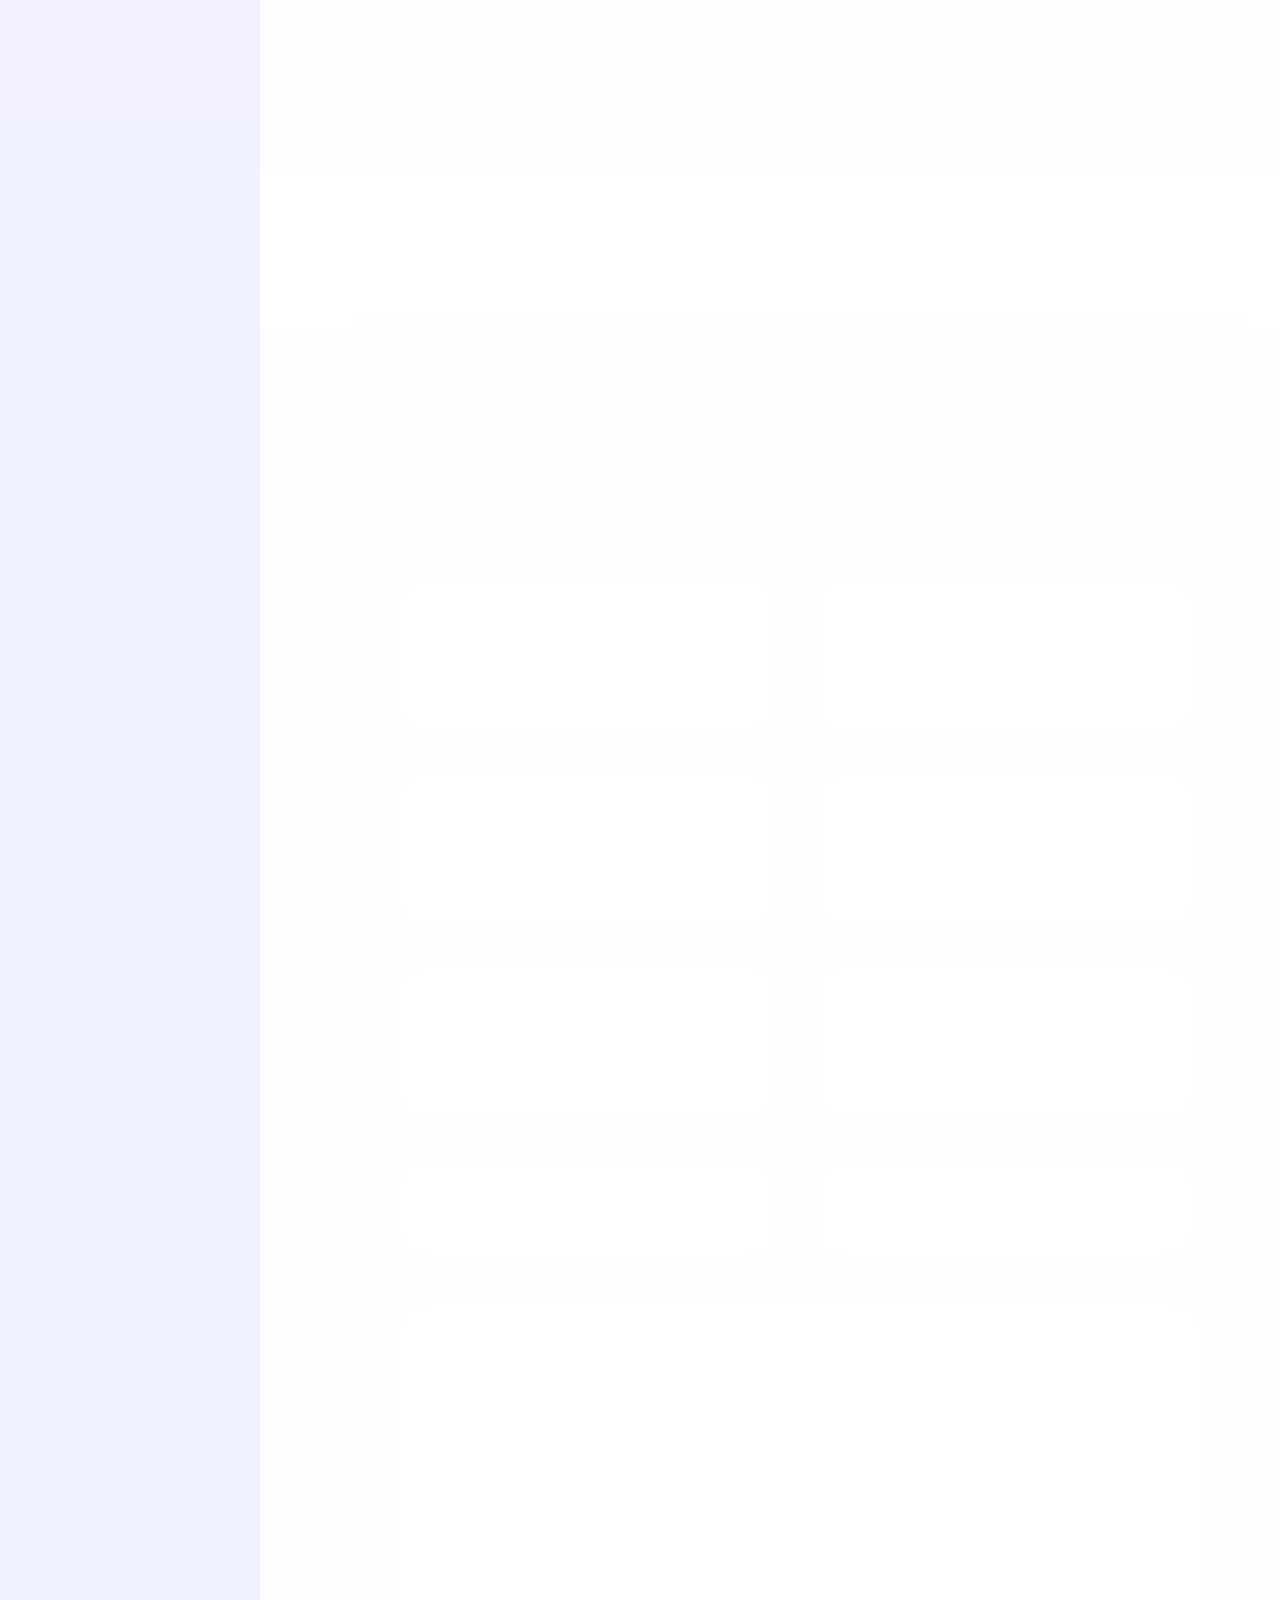
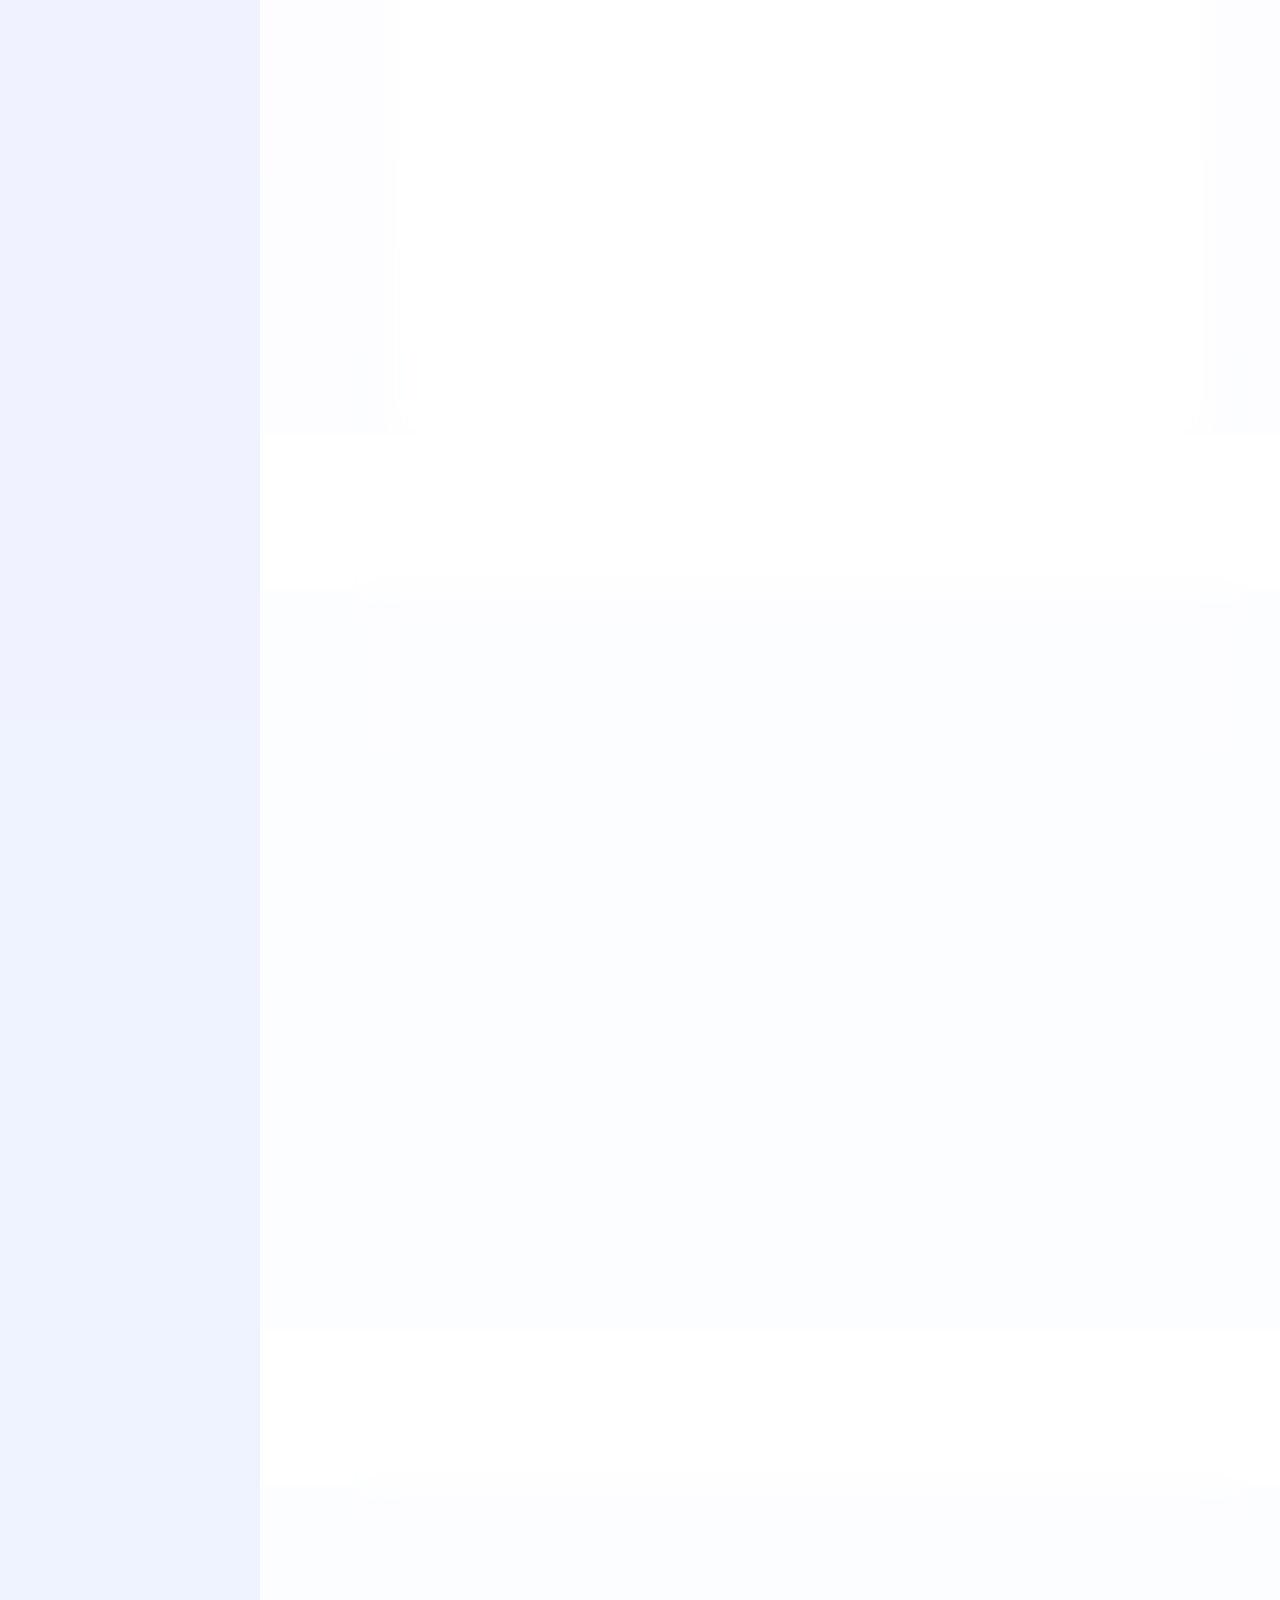
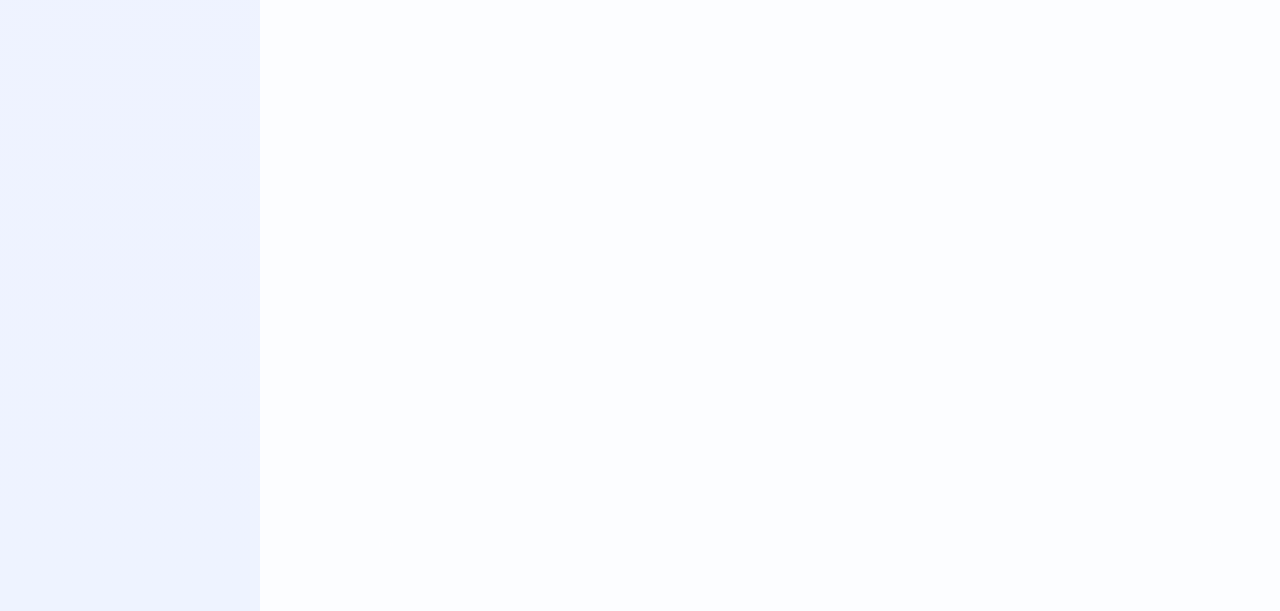
==== commit 8f50cca2: "Add interactive fake symptom scoring sheet" ====
--- a/docs/index.html
+++ b/docs/index.html
@@ -118,6 +118,27 @@
       </div>
     </section>
 
+    <section class="card scorecard" id="scorecard">
+      <div class="appendices-top">
+        <div>
+          <div class="section-kicker">Self-assessment</div>
+          <h3>Select your top 8 symptoms</h3>
+          <p class="shell-subtitle">Pick the eight conditions that feel most spiritually incriminating, then receive a completely fake diagnostic reading.</p>
+        </div>
+        <button class="ghost" id="resetScorecard">Reset selections</button>
+      </div>
+      <div class="scorecard-layout">
+        <div class="symptom-picker" id="symptomPicker"></div>
+        <article class="score-result" id="scoreResult">
+          <div class="detail-placeholder">
+            <div class="placeholder-mark">✶</div>
+            <h4>Your reading will appear here</h4>
+            <p>Select exactly 8 symptoms to generate your fake clinical profile.</p>
+          </div>
+        </article>
+      </div>
+    </section>
+
     <section class="card appendices" id="appendices">
       <div class="appendices-top">
         <div>
--- a/docs/styles.css
+++ b/docs/styles.css
@@ -328,10 +328,16 @@
 }
 
 .founder-card {
-  background:
-    linear-gradient(135deg, rgba(111,87,255,0.1), rgba(234,91,189,0.08)),
-    rgba(255,255,255,0.9);
-  border-color: rgba(111,87,255,0.18);
+  background: rgba(255,255,255,0.9);
+  border-color: rgba(196, 148, 48, 0.18);
+}
+
+.founder-card h3 {
+  color: #b7791f;
+  font-family: "Cormorant Garamond", serif;
+  font-size: 3rem;
+  line-height: 1.04;
+  font-weight: 600;
 }
 
 .disclaimer-card {
@@ -382,6 +388,10 @@
 .library-column {
   display: grid;
   gap: 18px;
+  min-height: 0;
+  max-height: 78vh;
+  overflow: auto;
+  padding-right: 8px;
 }
 
 .disorder-list {
@@ -400,7 +410,7 @@
   display: grid;
   gap: 10px;
   align-content: start;
-  background: rgba(255,255,255,0.88);
+  background: linear-gradient(180deg, rgba(255,255,255,0.96), rgba(245,242,255,0.92));
 }
 
 .disorder-item:hover,
@@ -414,36 +424,48 @@
 .disorder-item h4 {
   margin-bottom: 0;
   font-size: 1.18rem;
+  color: #2d7dff;
 }
 
 .disorder-item p {
   margin: 0;
-  color: var(--muted);
+  color: #5f5487;
   font-size: 1.02rem;
   line-height: 1.58;
+  font-weight: 600;
 }
 
 .disorder-meta {
   display: flex;
   justify-content: space-between;
   gap: 10px;
-  margin-top: 4px;
-  font-size: 0.8rem;
-  color: var(--muted-2);
+  margin-top: 6px;
+  font-size: 0.78rem;
   text-transform: uppercase;
-  letter-spacing: 0.08em;
+  letter-spacing: 0.12em;
+}
+
+.disorder-meta span:first-child {
+  color: var(--accent-2);
+  font-weight: 700;
+}
+
+.disorder-meta span:last-child {
+  color: var(--accent);
+  font-weight: 800;
 }
 
 .detail-card {
   position: sticky;
   top: 28px;
-  min-height: 72vh;
+  height: fit-content;
+  min-height: 0;
   background:
     linear-gradient(180deg, rgba(255,255,255,0.96), rgba(248,245,255,0.92));
 }
 
 .detail-placeholder {
-  min-height: 58vh;
+  min-height: 320px;
   display: grid;
   place-items: center;
   text-align: center;
@@ -480,9 +502,10 @@
 
 .detail-summary {
   font-size: 1.22rem;
-  color: var(--text);
+  color: #4e4377;
   line-height: 1.68;
   margin-top: 12px;
+  font-weight: 600;
 }
 
 .detail-sections {
@@ -506,7 +529,7 @@
 
 .detail-sections p,
 .detail-sections li {
-  color: var(--muted);
+  color: #5b517e;
   line-height: 1.78;
   font-size: 1.06rem;
 }
@@ -514,6 +537,106 @@
 .detail-sections ul {
   padding-left: 20px;
   margin: 0;
+}
+
+.scorecard-layout {
+  display: grid;
+  grid-template-columns: minmax(0, 1.15fr) minmax(340px, 0.85fr);
+  gap: 22px;
+  align-items: start;
+}
+
+.symptom-picker {
+  display: grid;
+  grid-template-columns: repeat(2, minmax(0, 1fr));
+  gap: 14px;
+  max-height: 72vh;
+  overflow: auto;
+  padding-right: 8px;
+}
+
+.symptom-chip {
+  border: 1px solid var(--line);
+  background: rgba(255,255,255,0.8);
+  border-radius: 18px;
+  padding: 16px;
+  cursor: pointer;
+  text-align: left;
+  transition: transform 0.14s ease, border-color 0.14s ease, background 0.14s ease;
+}
+
+.symptom-chip:hover {
+  transform: translateY(-1px);
+  border-color: var(--line-strong);
+}
+
+.symptom-chip.selected {
+  background: linear-gradient(135deg, rgba(111,87,255,0.12), rgba(234,91,189,0.1));
+  border-color: rgba(111,87,255,0.26);
+}
+
+.symptom-chip strong {
+  display: block;
+  color: var(--text);
+  font-size: 1rem;
+  margin-bottom: 6px;
+}
+
+.symptom-chip span {
+  color: var(--muted);
+  font-size: 0.94rem;
+  line-height: 1.5;
+}
+
+.score-result {
+  border: 1px solid var(--line);
+  background: linear-gradient(180deg, rgba(255,255,255,0.96), rgba(248,245,255,0.92));
+  border-radius: 26px;
+  padding: 28px;
+  position: sticky;
+  top: 28px;
+}
+
+.score-reading {
+  display: grid;
+  gap: 18px;
+}
+
+.score-kicker {
+  color: var(--accent-2);
+  text-transform: uppercase;
+  letter-spacing: 0.14em;
+  font-size: 0.8rem;
+}
+
+.score-title {
+  font-family: "Cormorant Garamond", serif;
+  font-size: 2.7rem;
+  line-height: 1;
+  color: var(--text);
+}
+
+.score-blurb,
+.score-reading li,
+.score-reading p {
+  color: var(--muted);
+  font-size: 1.04rem;
+  line-height: 1.7;
+}
+
+.score-pill-row {
+  display: flex;
+  gap: 10px;
+  flex-wrap: wrap;
+}
+
+.score-pill {
+  border-radius: 999px;
+  padding: 8px 12px;
+  background: rgba(111,87,255,0.1);
+  color: var(--accent);
+  font-size: 0.84rem;
+  font-weight: 700;
 }
 
 .appendix-grid {
@@ -541,6 +664,7 @@
     position: relative;
     top: 0;
     min-height: auto;
+    height: auto;
   }
 }
 
@@ -554,13 +678,19 @@
   }
   .hero-grid,
   .section-band-split,
-  .appendix-grid {
+  .appendix-grid,
+  .scorecard-layout {
     grid-template-columns: 1fr;
   }
+  .score-result {
+    position: relative;
+    top: 0;
+  }
 }
 
 @media (max-width: 860px) {
-  .disorder-list {
+  .disorder-list,
+  .symptom-picker {
     grid-template-columns: 1fr;
   }
 }
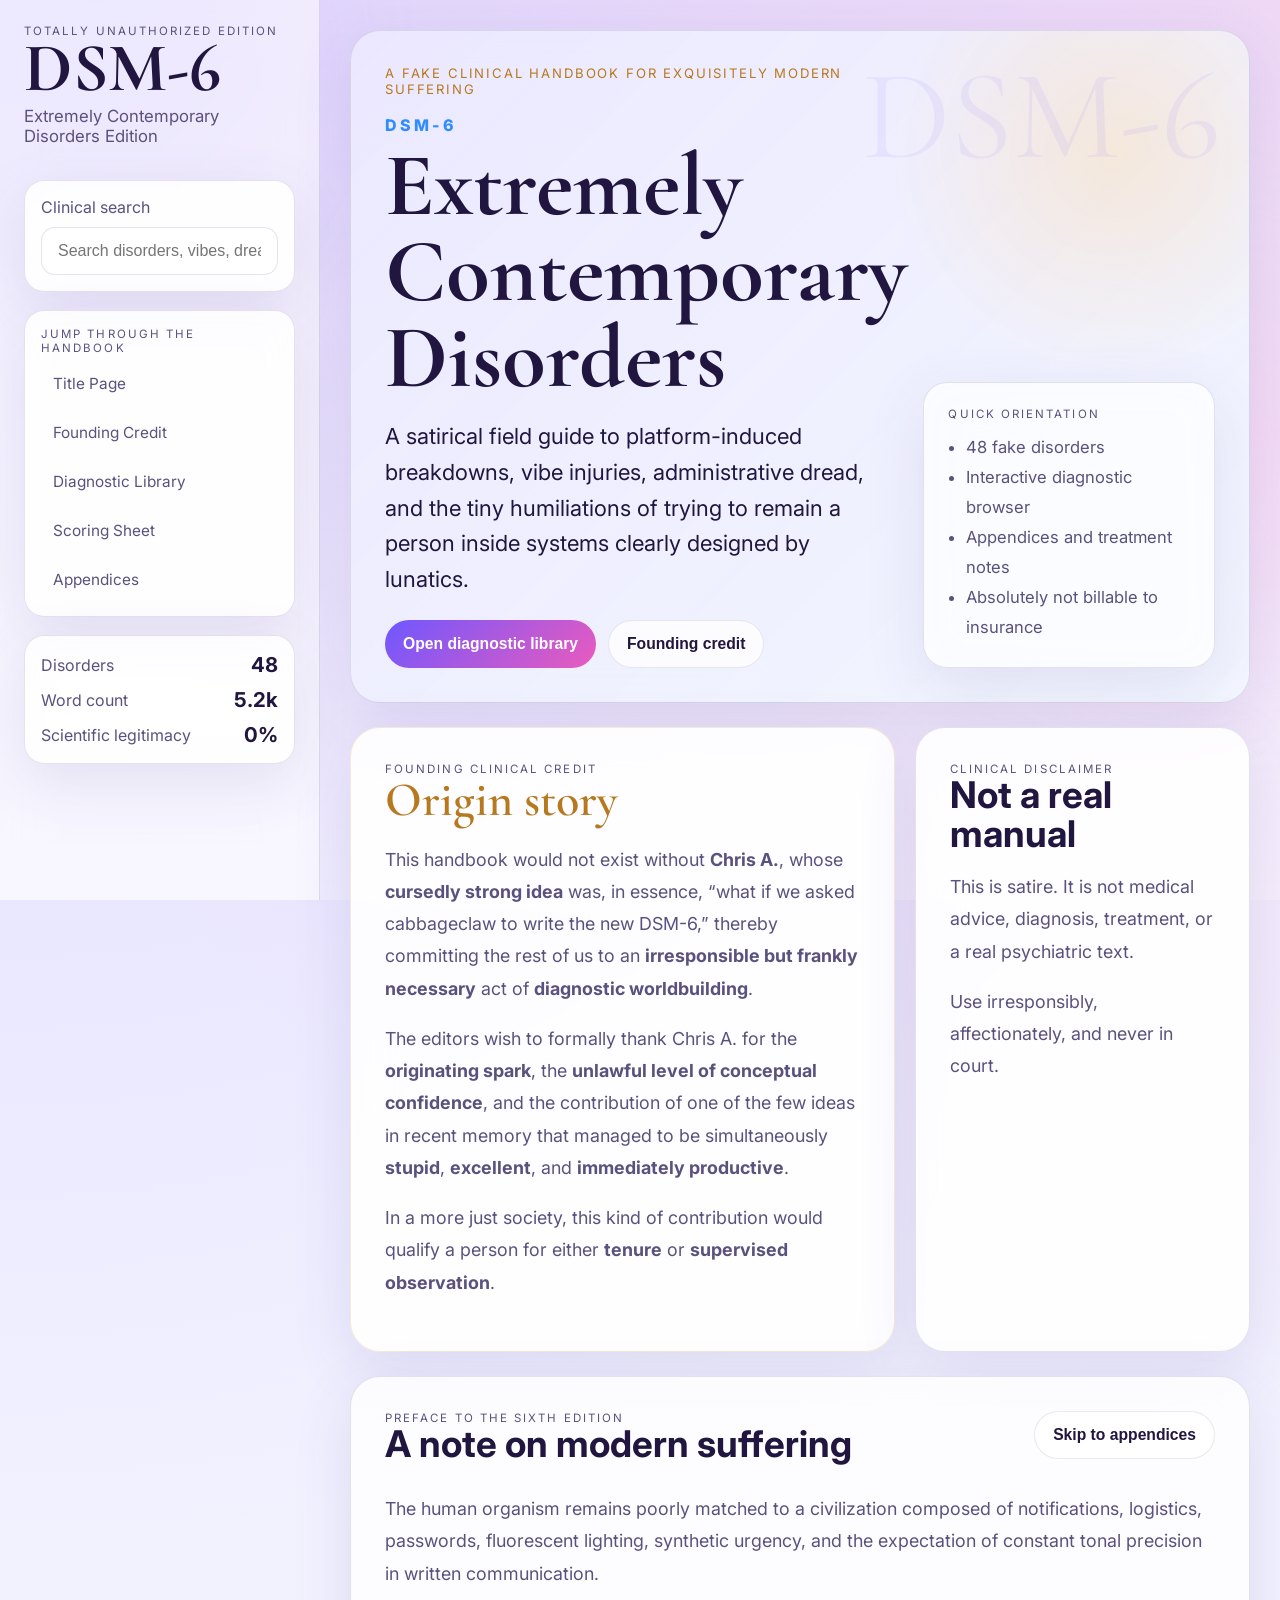
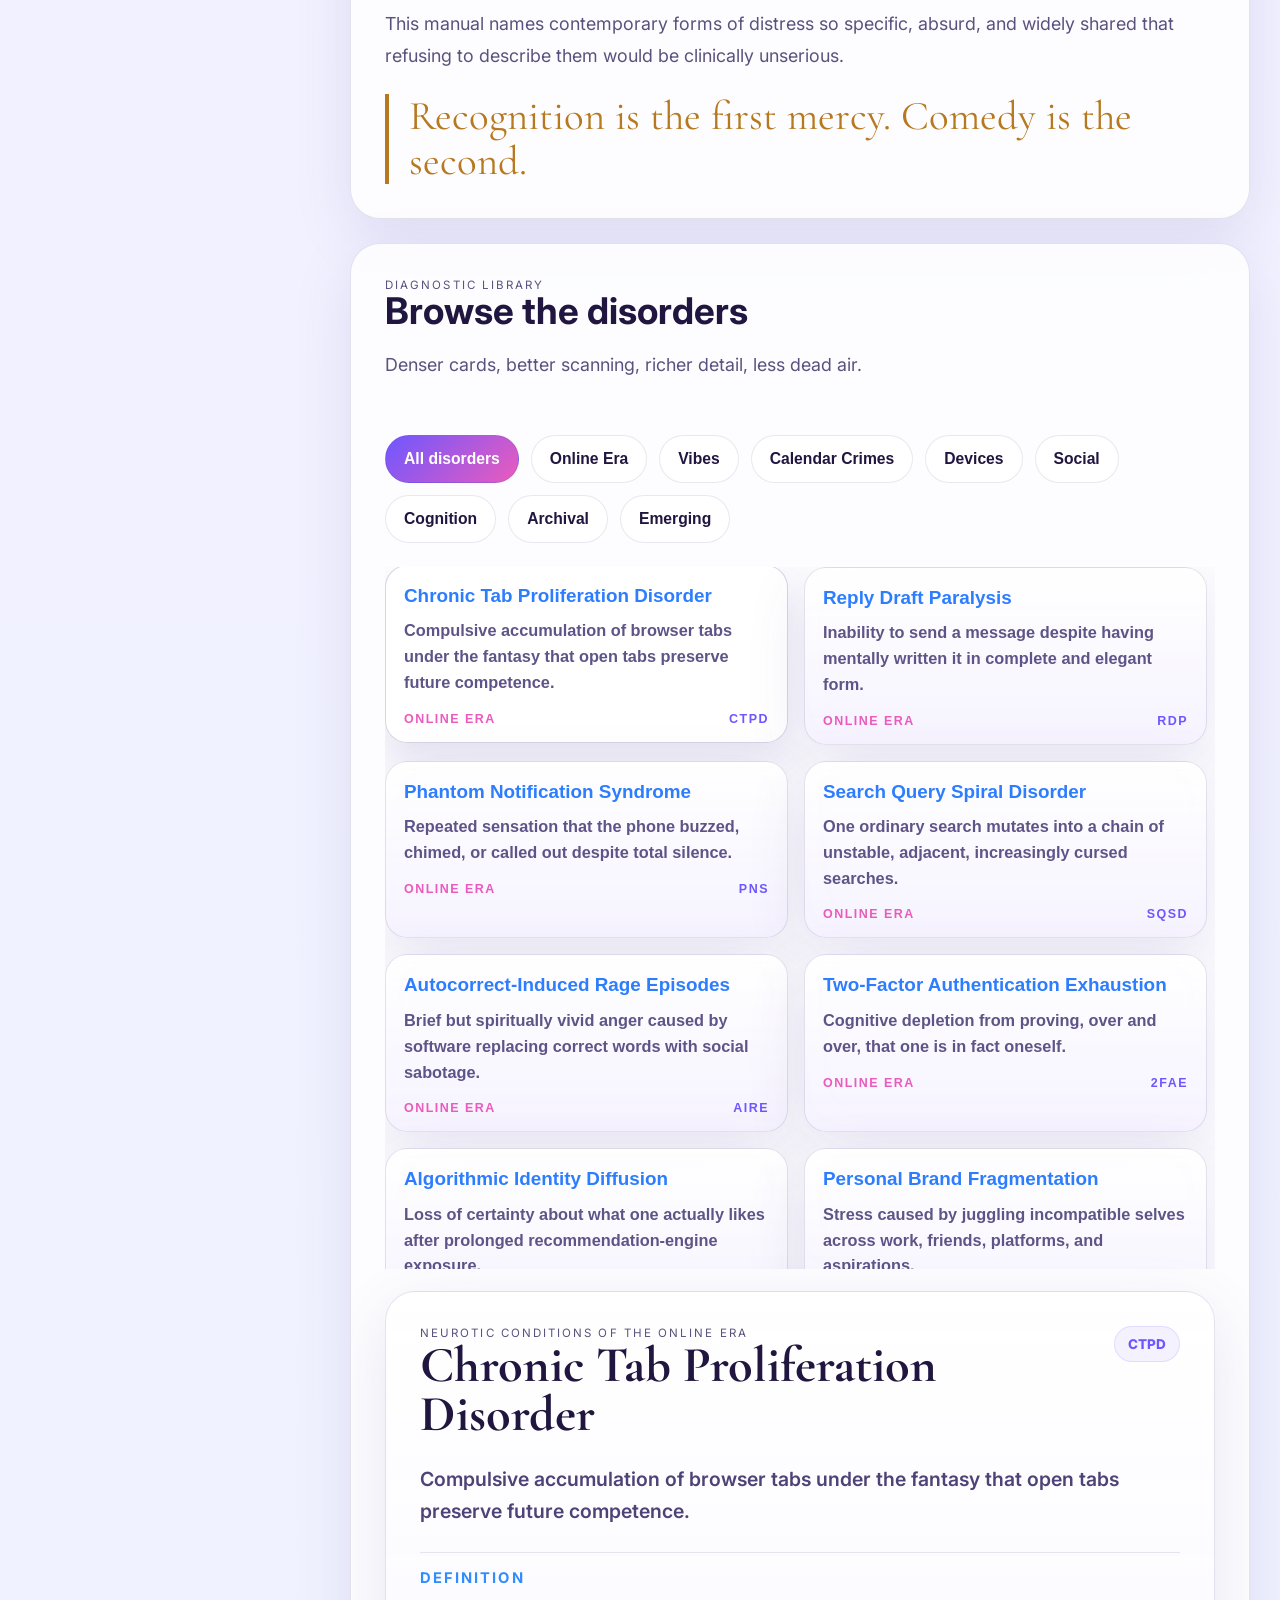
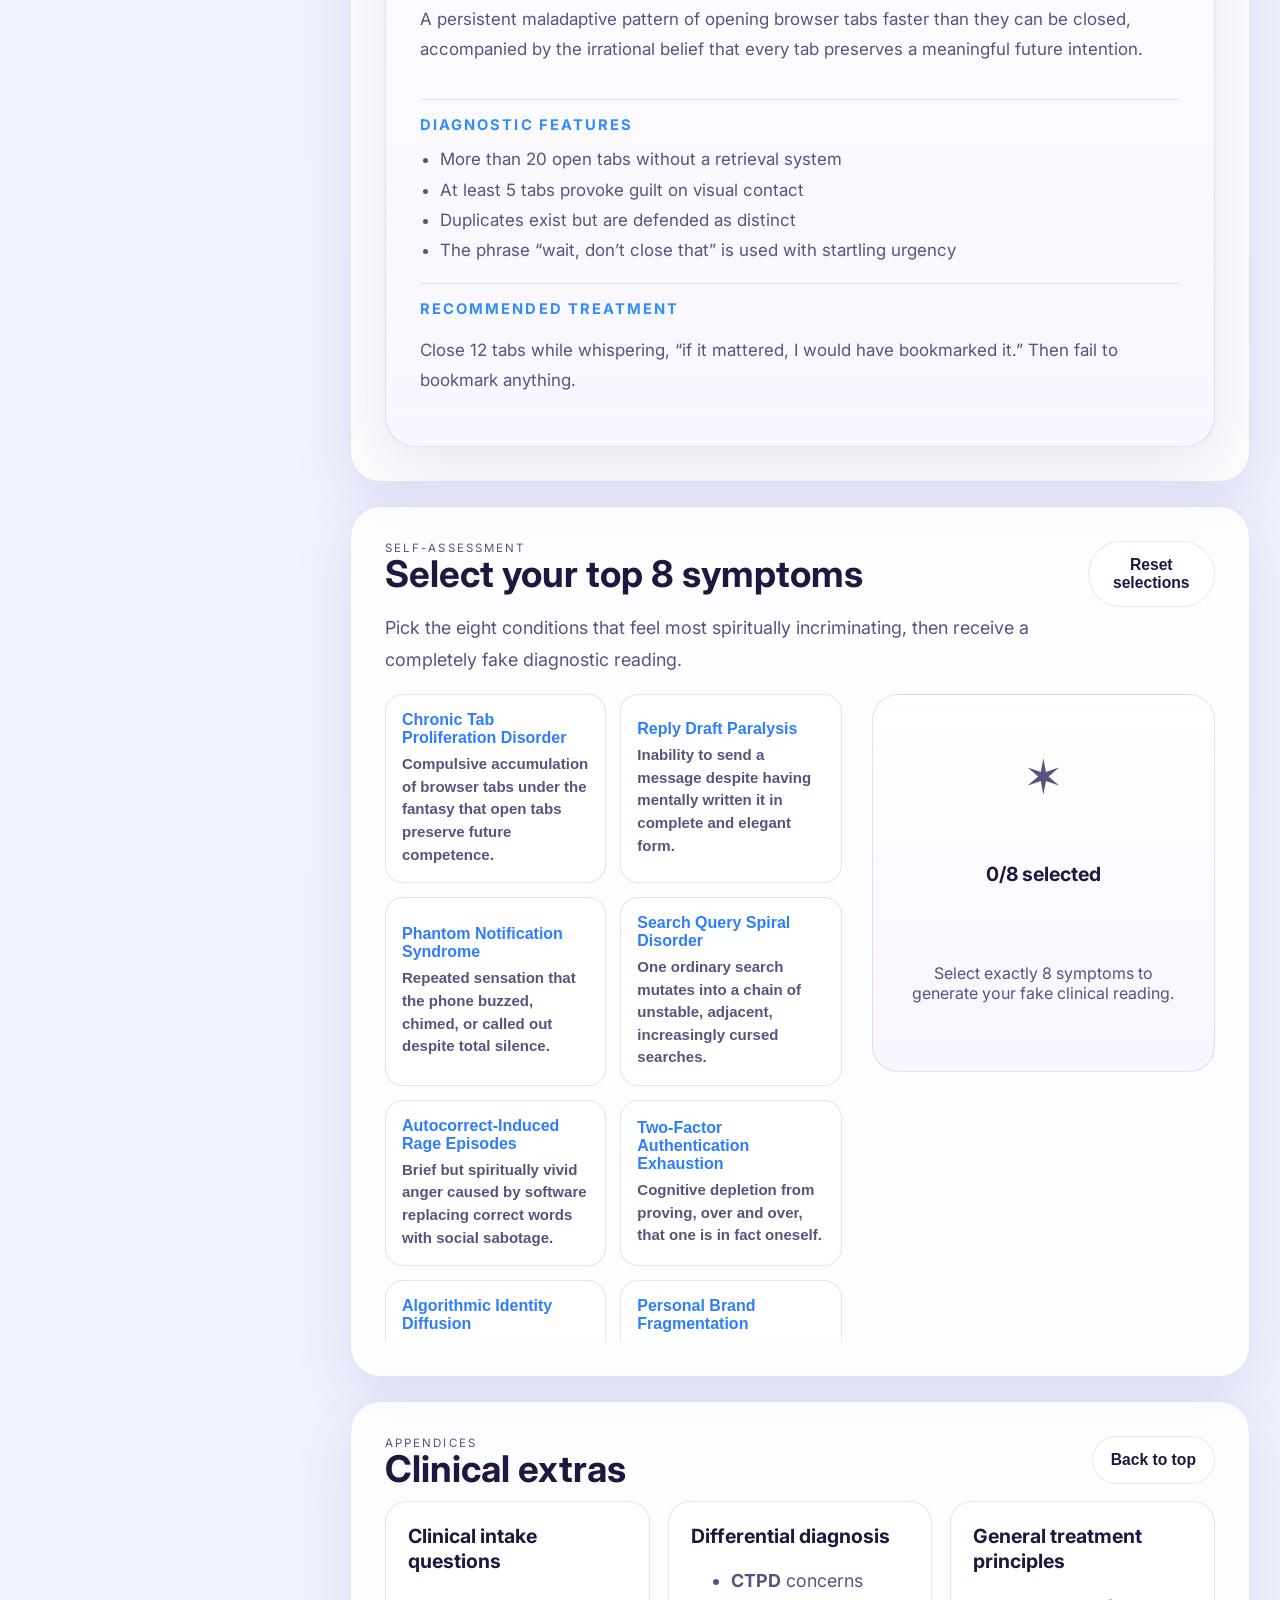
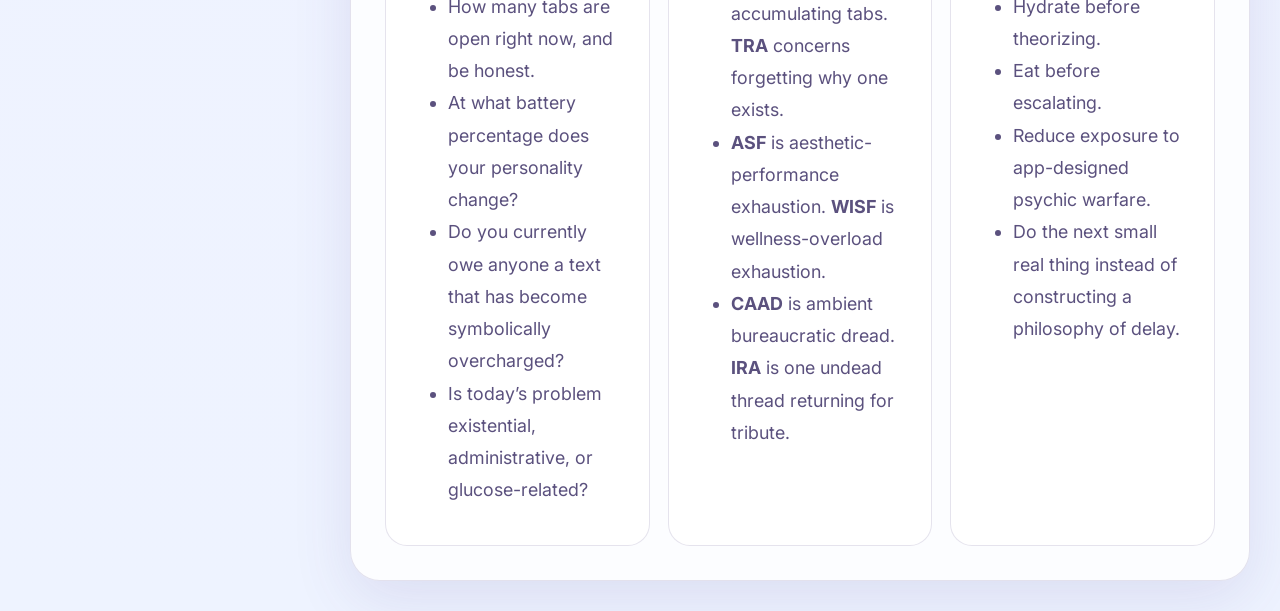
==== commit df5cdd43: "Emphasize key phrases in origin story panel" ====
--- a/docs/index.html
+++ b/docs/index.html
@@ -69,9 +69,9 @@
       <article class="card founder-card" id="founding-credit">
         <div class="section-kicker">Founding Clinical Credit</div>
         <h3>Origin story</h3>
-        <p>This handbook would not exist without <strong>Chris A.</strong>, whose cursedly strong idea was, in essence, “what if we asked cabbageclaw to write the new DSM-6,” thereby committing the rest of us to an irresponsible but frankly necessary act of diagnostic worldbuilding.</p>
-        <p>The editors wish to formally thank Chris A. for the originating spark, the unlawful level of conceptual confidence, and the contribution of one of the few ideas in recent memory that managed to be simultaneously stupid, excellent, and immediately productive.</p>
-        <p>In a more just society, this kind of contribution would qualify a person for either tenure or supervised observation.</p>
+        <p>This handbook would not exist without <strong>Chris A.</strong>, whose <strong>cursedly strong idea</strong> was, in essence, “what if we asked cabbageclaw to write the new DSM-6,” thereby committing the rest of us to an <strong>irresponsible but frankly necessary</strong> act of <strong>diagnostic worldbuilding</strong>.</p>
+        <p>The editors wish to formally thank Chris A. for the <strong>originating spark</strong>, the <strong>unlawful level of conceptual confidence</strong>, and the contribution of one of the few ideas in recent memory that managed to be simultaneously <strong>stupid</strong>, <strong>excellent</strong>, and <strong>immediately productive</strong>.</p>
+        <p>In a more just society, this kind of contribution would qualify a person for either <strong>tenure</strong> or <strong>supervised observation</strong>.</p>
       </article>
 
       <article class="card disclaimer-card">
--- a/docs/styles.css
+++ b/docs/styles.css
@@ -488,6 +488,7 @@
   font-family: "Cormorant Garamond", serif;
   font-size: 3.15rem;
   line-height: 0.98;
+  color: var(--text);
 }
 
 .detail-code {
@@ -534,6 +535,12 @@
   font-size: 1.06rem;
 }
 
+.score-reading h5 {
+  font-size: 1.12rem;
+  margin: 0 0 10px;
+  color: var(--text);
+}
+
 .detail-sections ul {
   padding-left: 20px;
   margin: 0;
@@ -577,7 +584,7 @@
 
 .symptom-chip strong {
   display: block;
-  color: var(--text);
+  color: #2d7dff;
   font-size: 1rem;
   margin-bottom: 6px;
 }
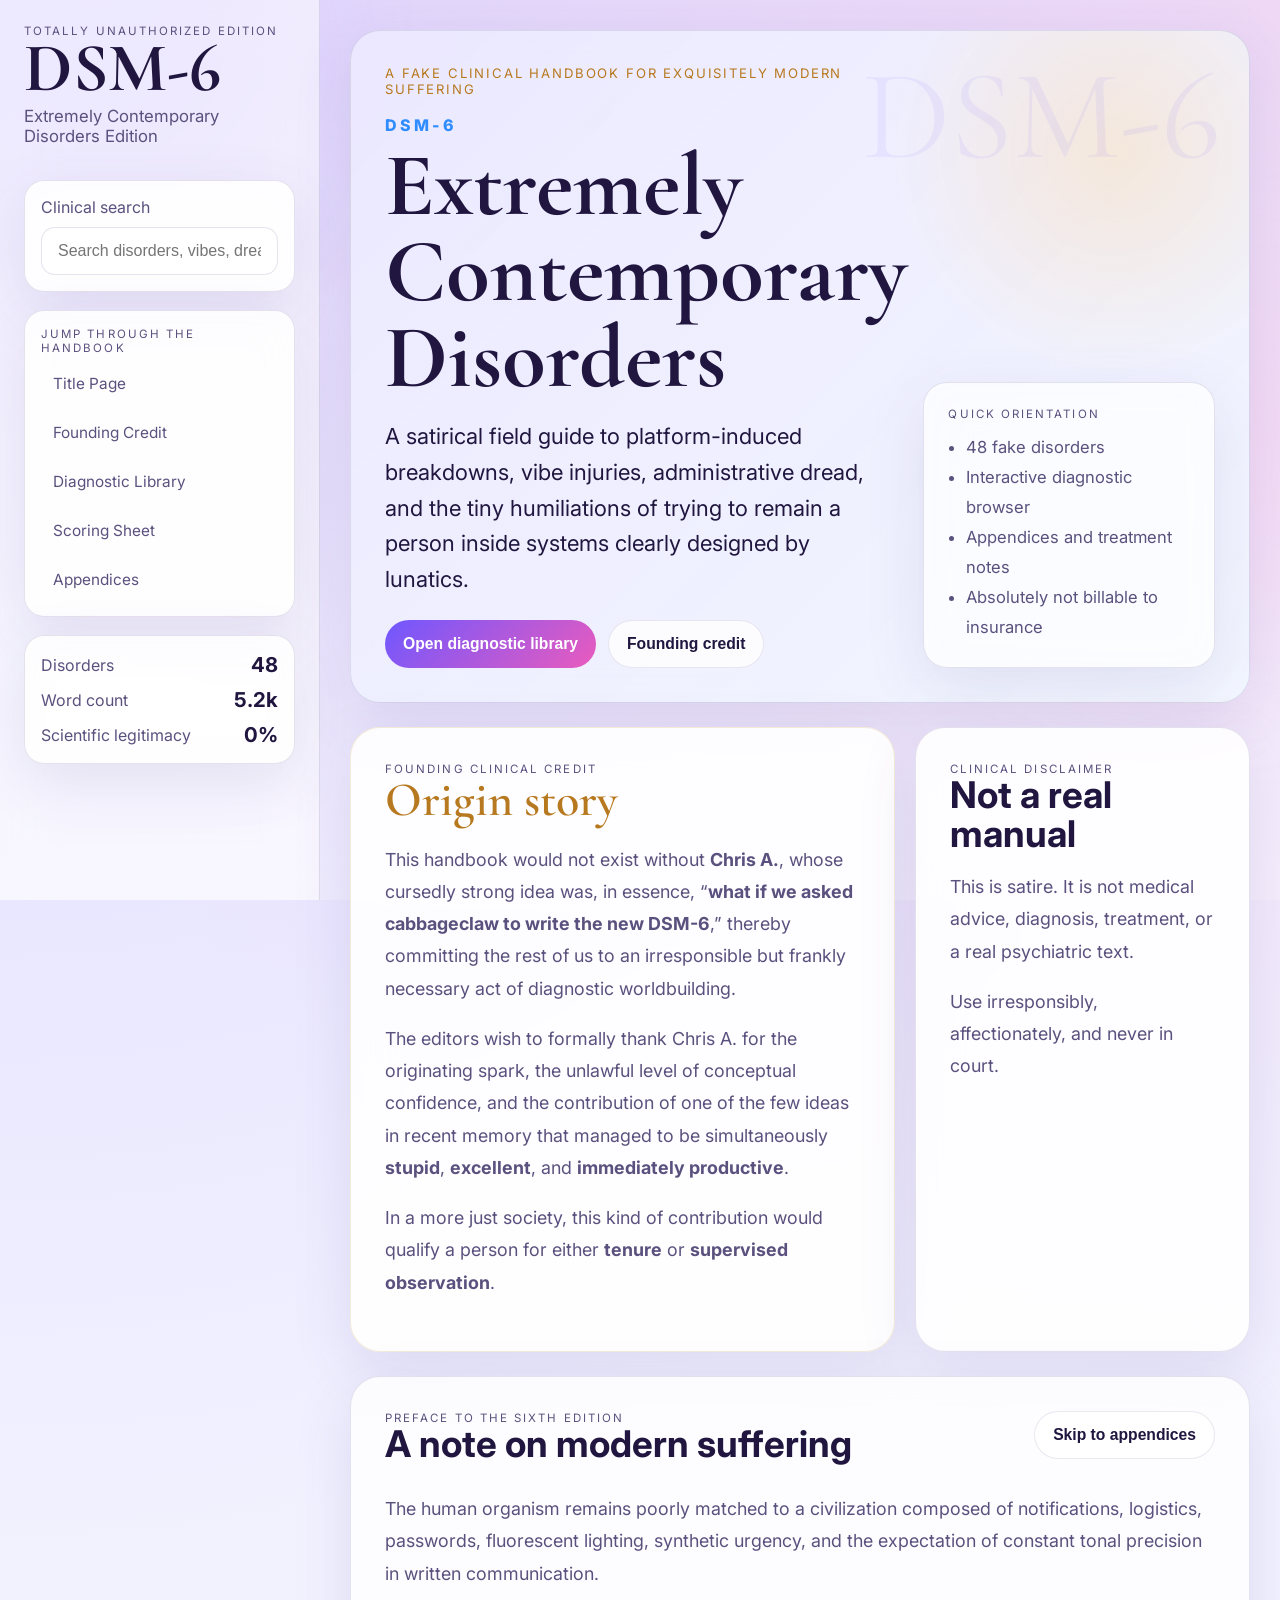
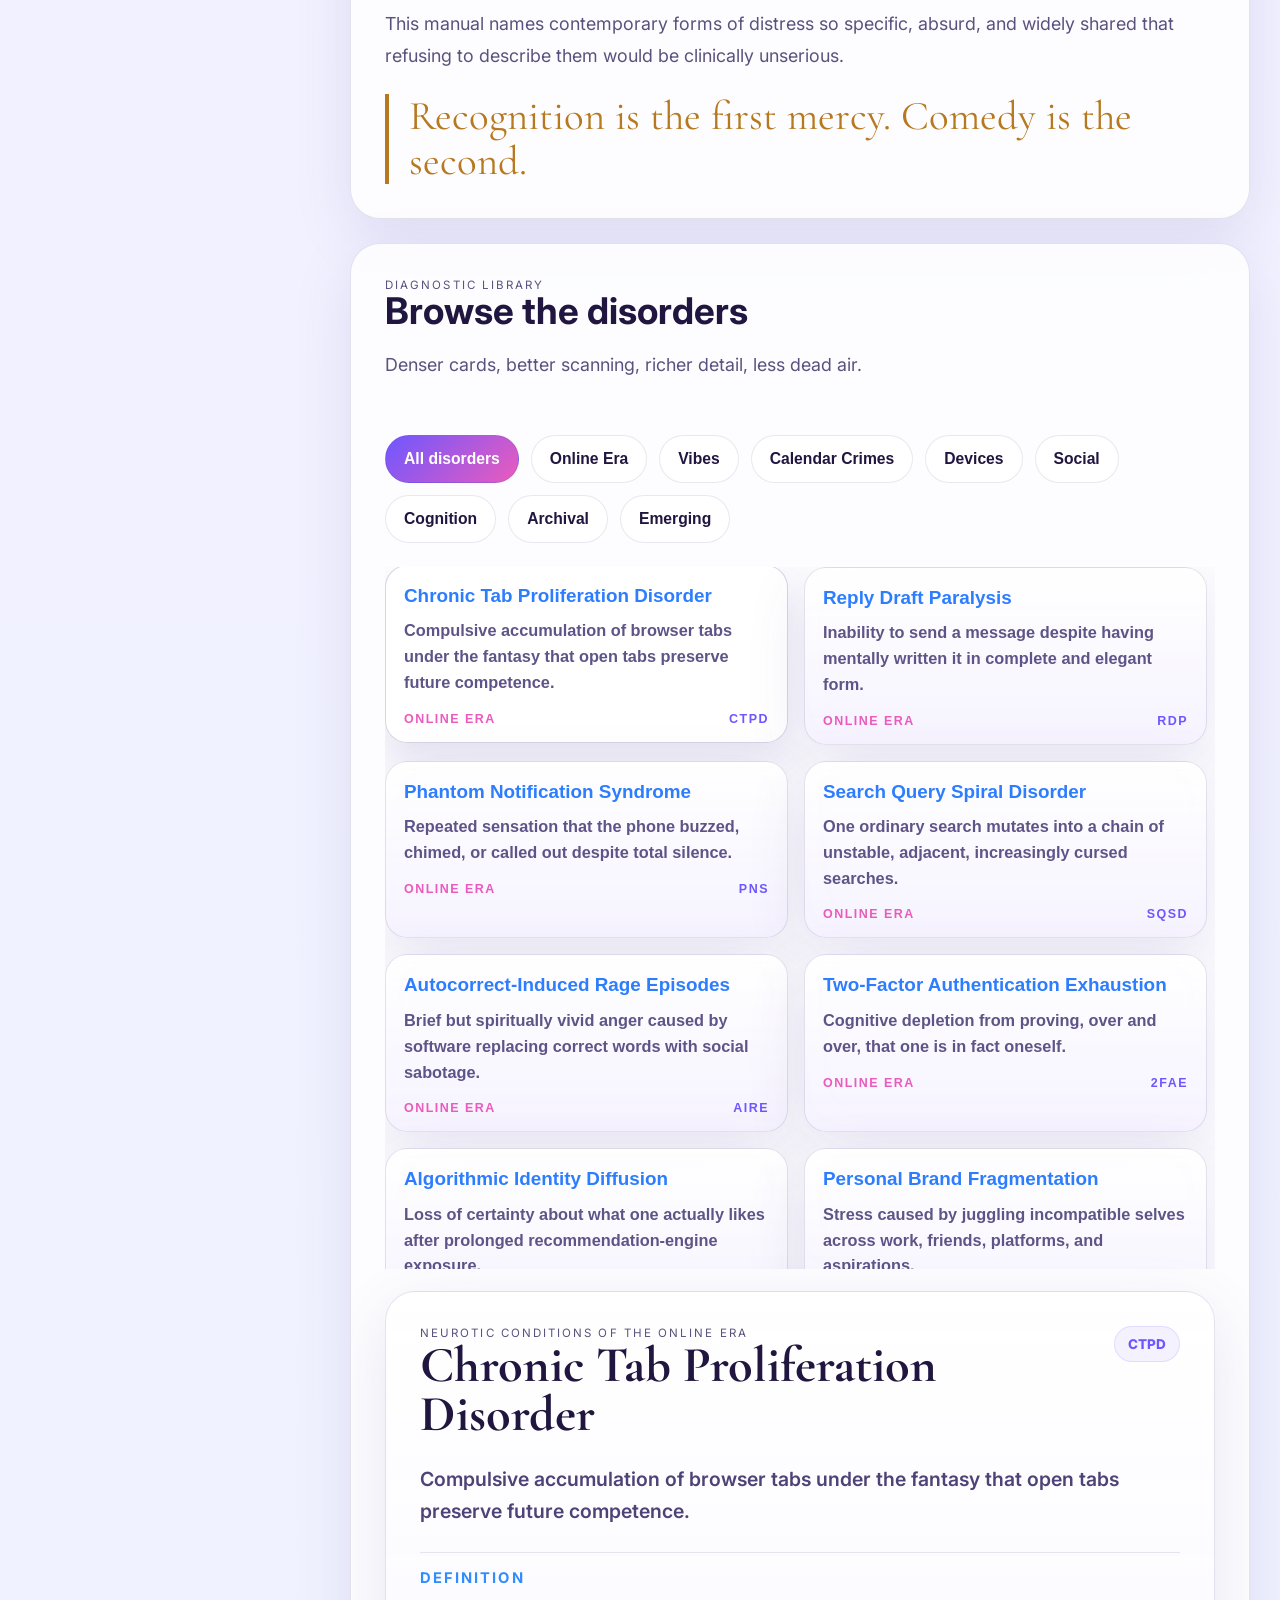
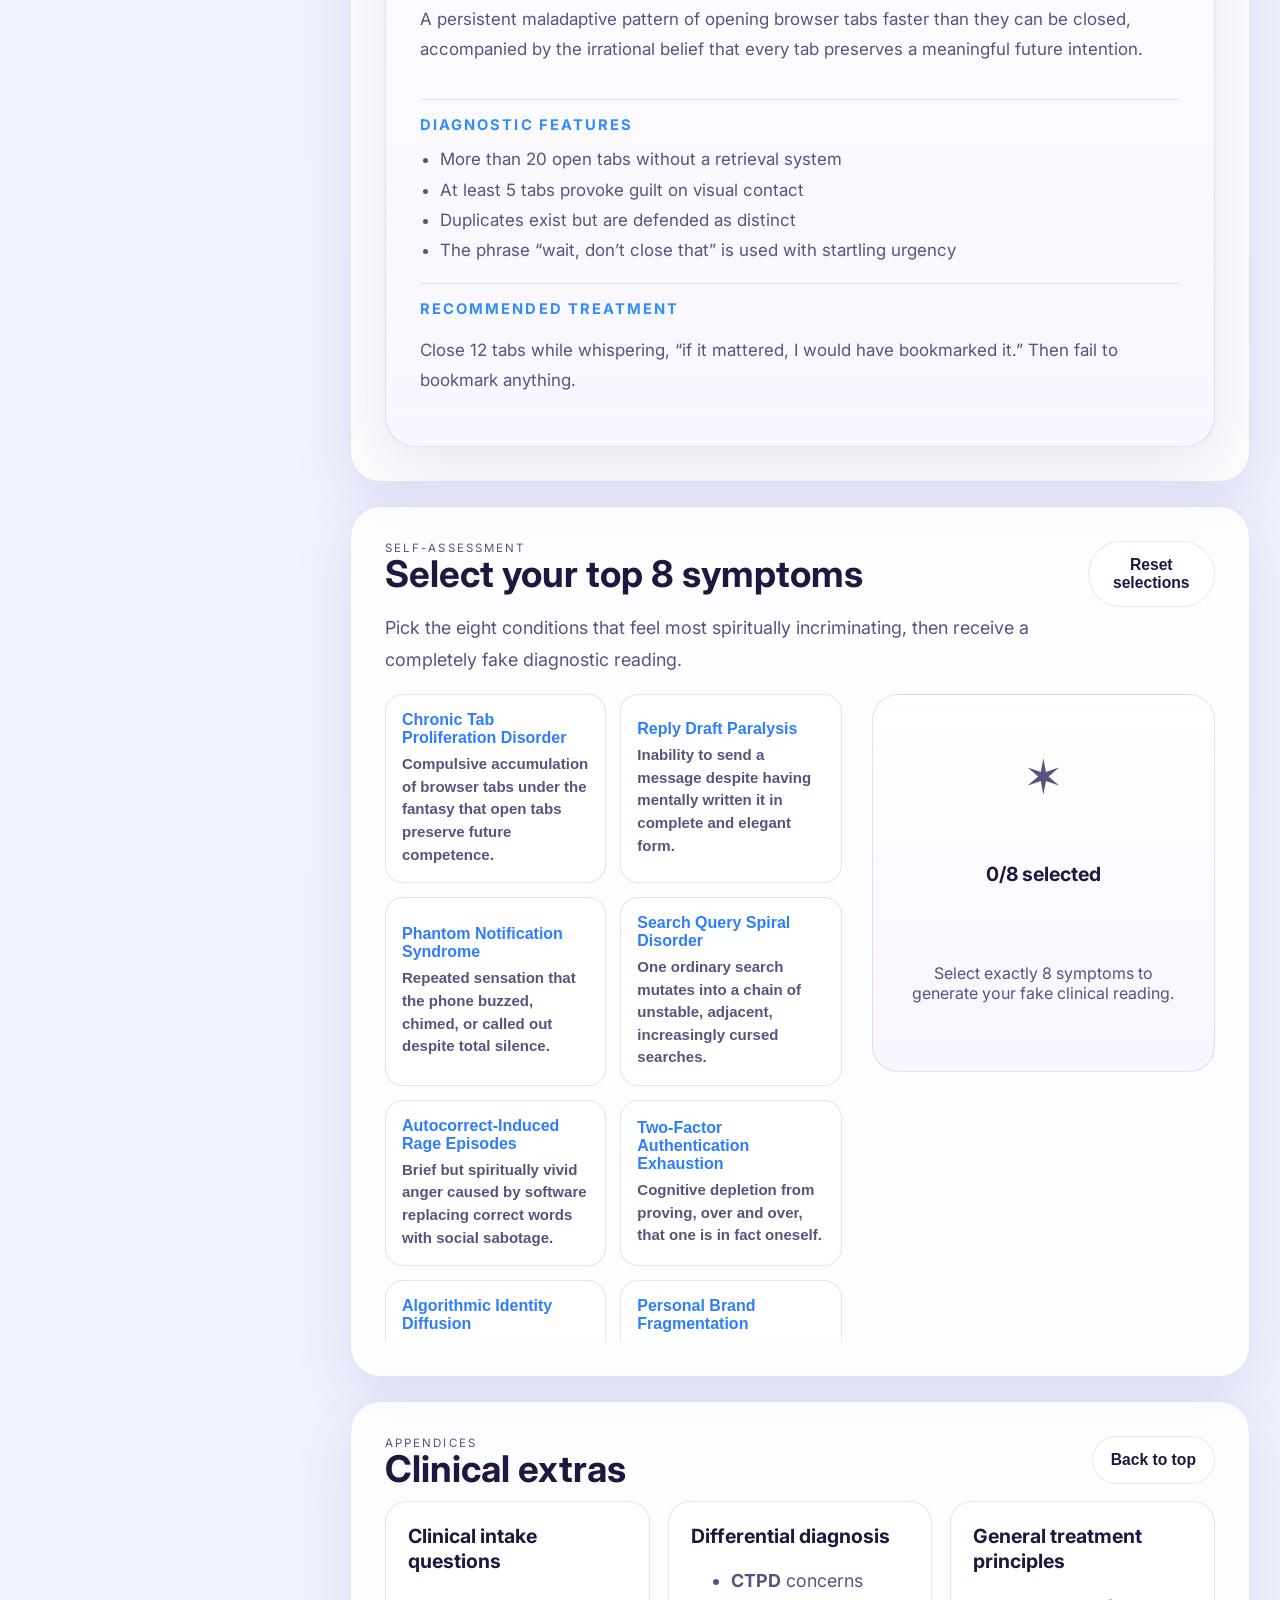
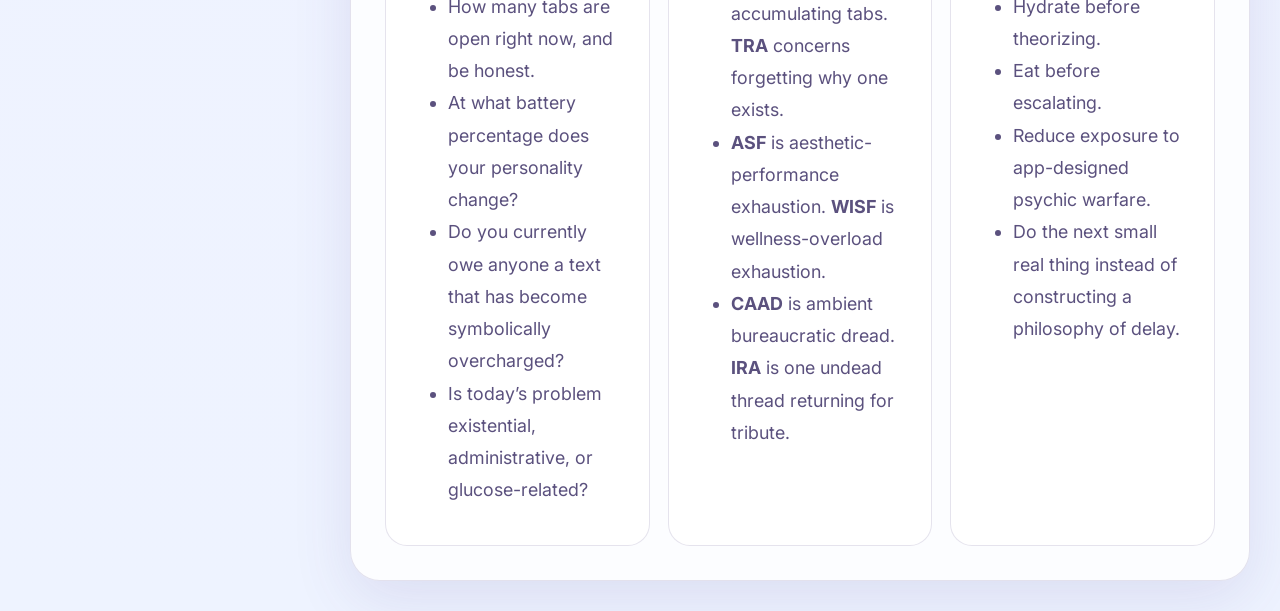
==== commit 10580d39: "Adjust origin story emphasis and bold score archetype title" ====
--- a/docs/index.html
+++ b/docs/index.html
@@ -69,8 +69,8 @@
       <article class="card founder-card" id="founding-credit">
         <div class="section-kicker">Founding Clinical Credit</div>
         <h3>Origin story</h3>
-        <p>This handbook would not exist without <strong>Chris A.</strong>, whose <strong>cursedly strong idea</strong> was, in essence, “what if we asked cabbageclaw to write the new DSM-6,” thereby committing the rest of us to an <strong>irresponsible but frankly necessary</strong> act of <strong>diagnostic worldbuilding</strong>.</p>
-        <p>The editors wish to formally thank Chris A. for the <strong>originating spark</strong>, the <strong>unlawful level of conceptual confidence</strong>, and the contribution of one of the few ideas in recent memory that managed to be simultaneously <strong>stupid</strong>, <strong>excellent</strong>, and <strong>immediately productive</strong>.</p>
+        <p>This handbook would not exist without <strong>Chris A.</strong>, whose cursedly strong idea was, in essence, “<strong>what if we asked cabbageclaw to write the new DSM-6</strong>,” thereby committing the rest of us to an irresponsible but frankly necessary act of diagnostic worldbuilding.</p>
+        <p>The editors wish to formally thank Chris A. for the originating spark, the unlawful level of conceptual confidence, and the contribution of one of the few ideas in recent memory that managed to be simultaneously <strong>stupid</strong>, <strong>excellent</strong>, and <strong>immediately productive</strong>.</p>
         <p>In a more just society, this kind of contribution would qualify a person for either <strong>tenure</strong> or <strong>supervised observation</strong>.</p>
       </article>
 
--- a/docs/styles.css
+++ b/docs/styles.css
@@ -621,6 +621,7 @@
   font-size: 2.7rem;
   line-height: 1;
   color: var(--text);
+  font-weight: 700;
 }
 
 .score-blurb,
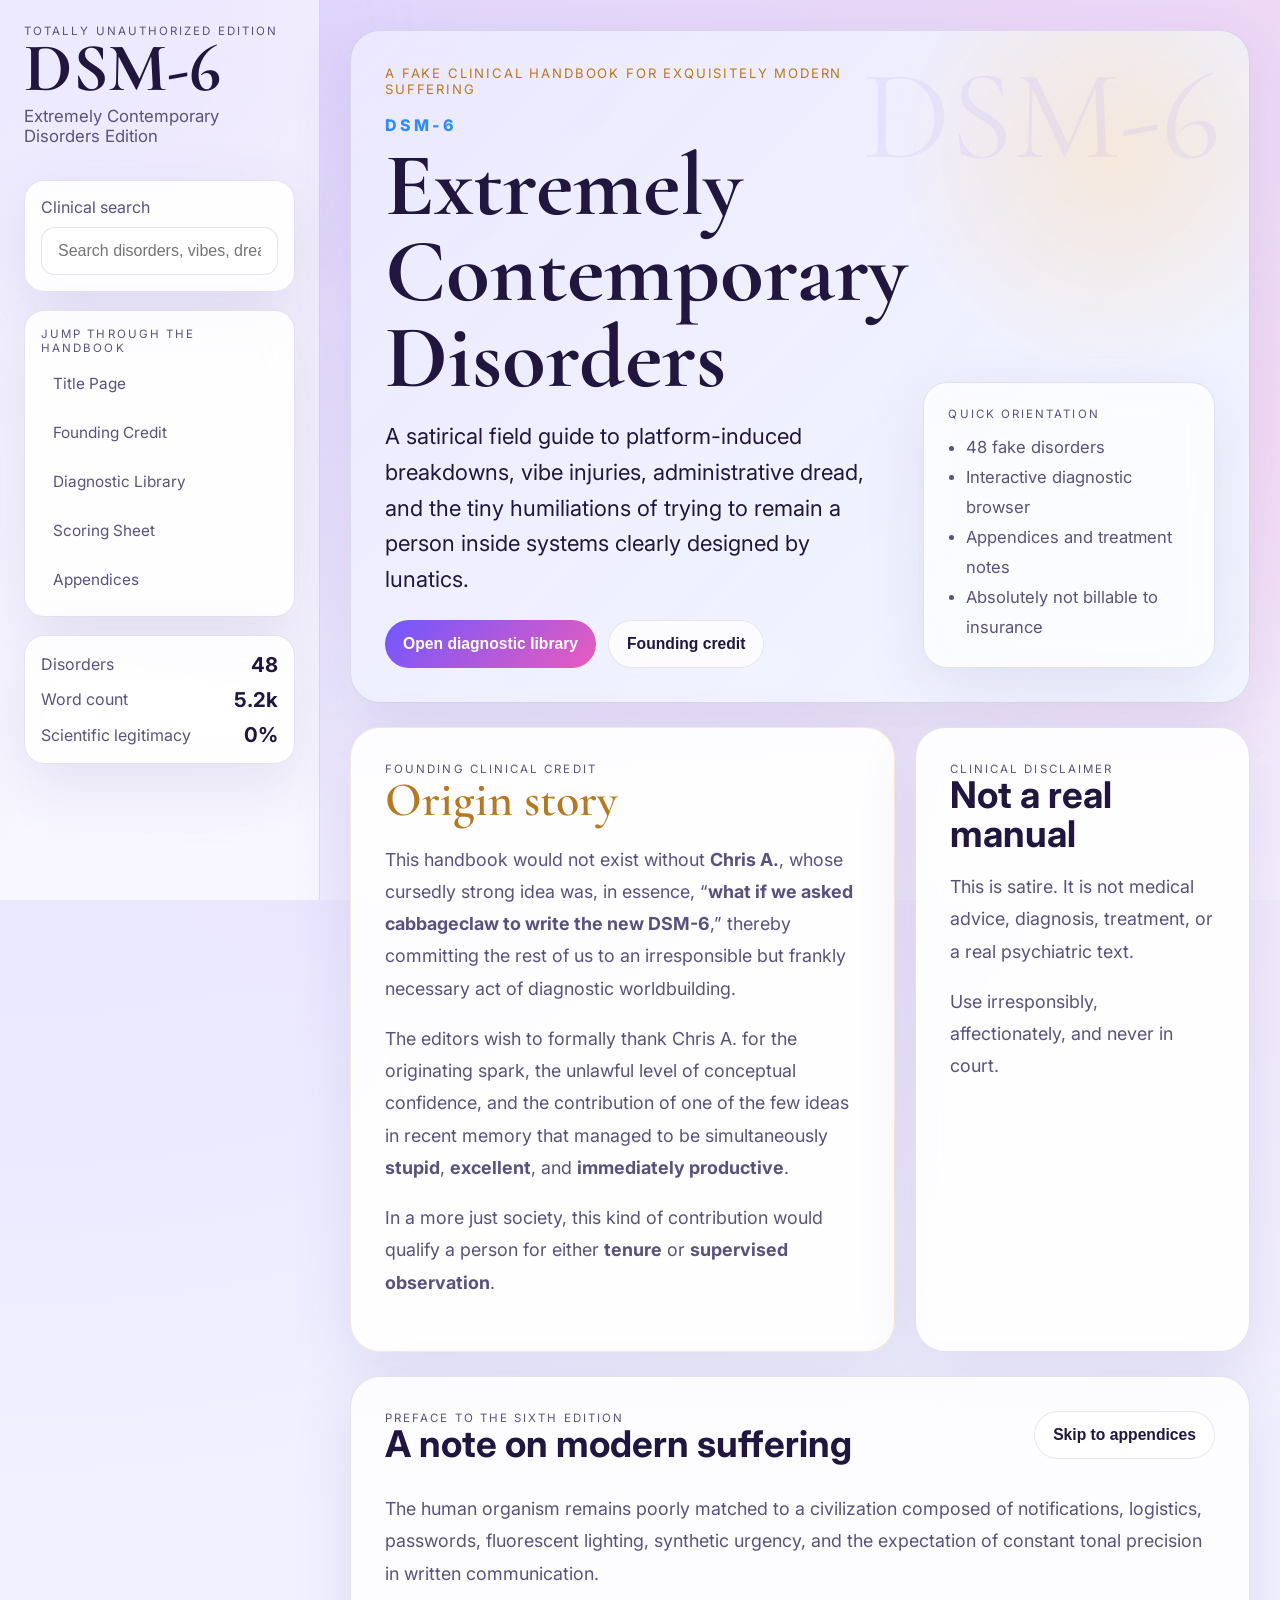
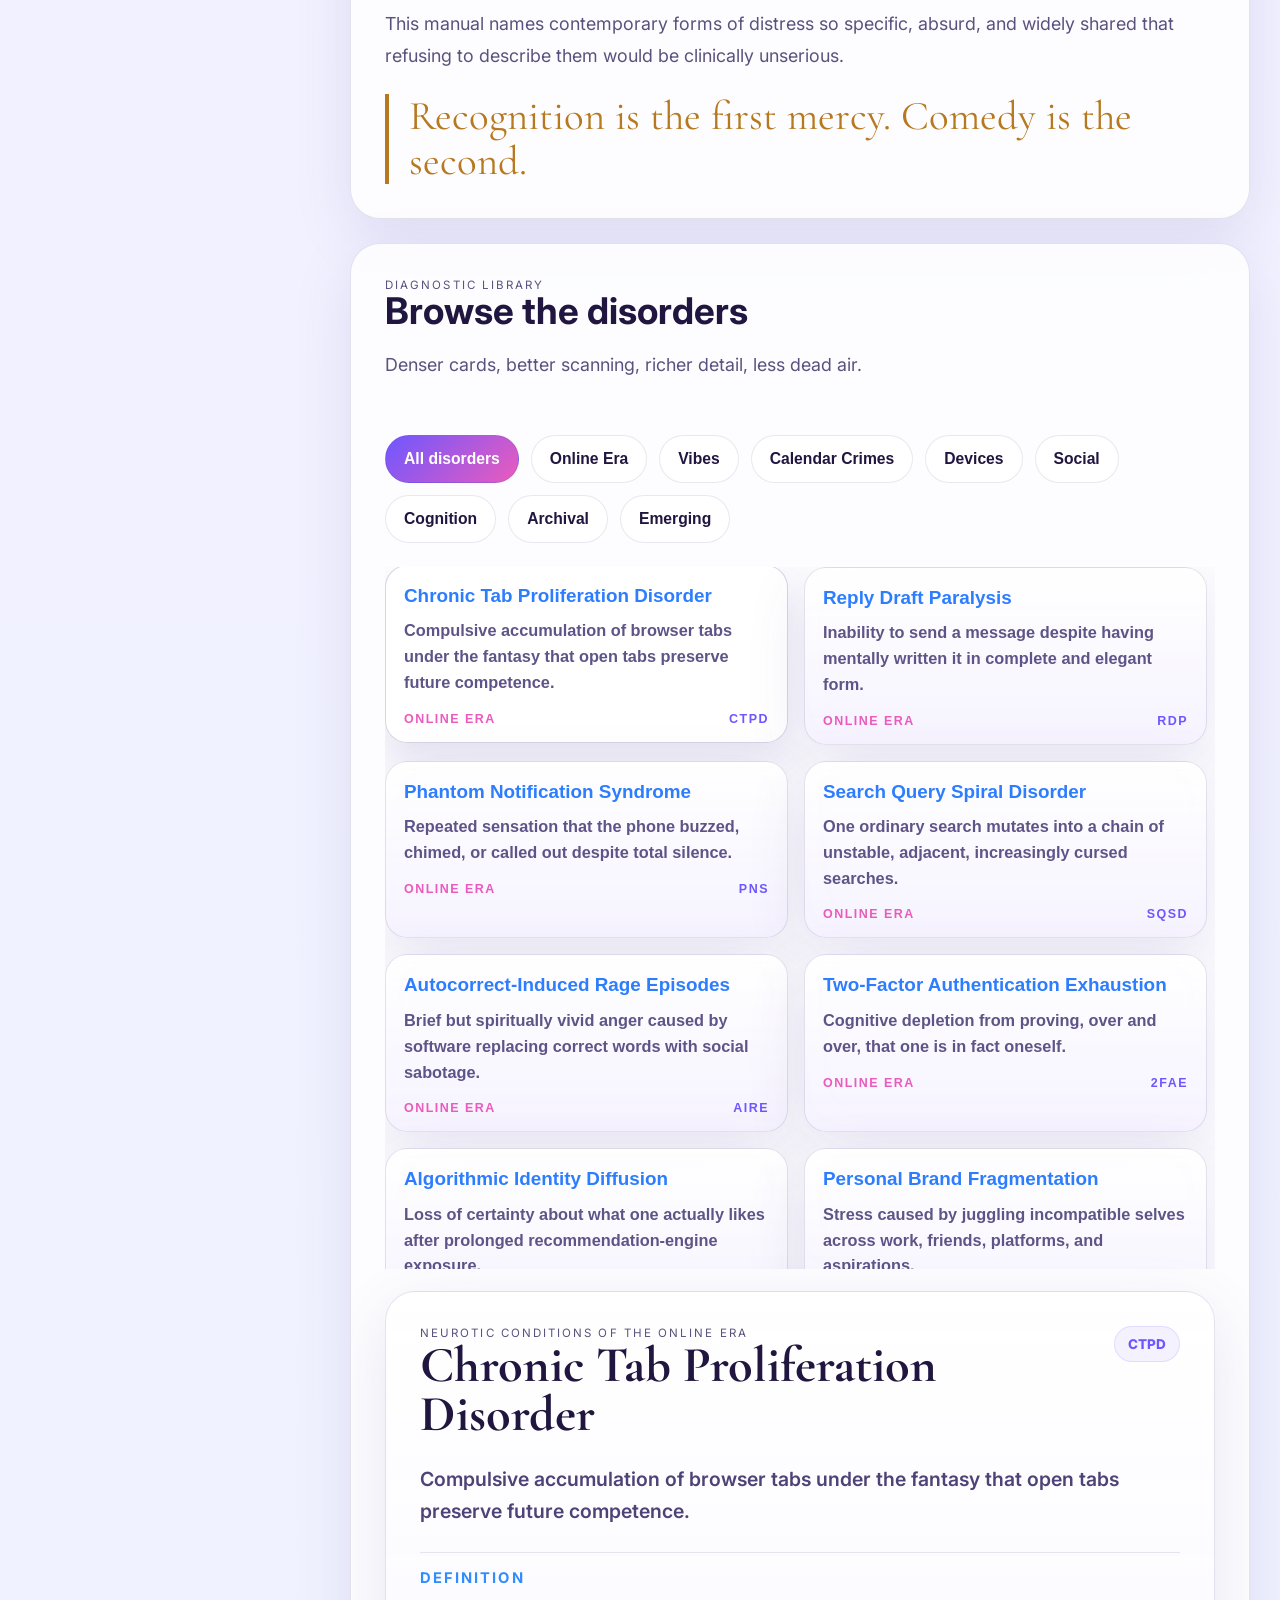
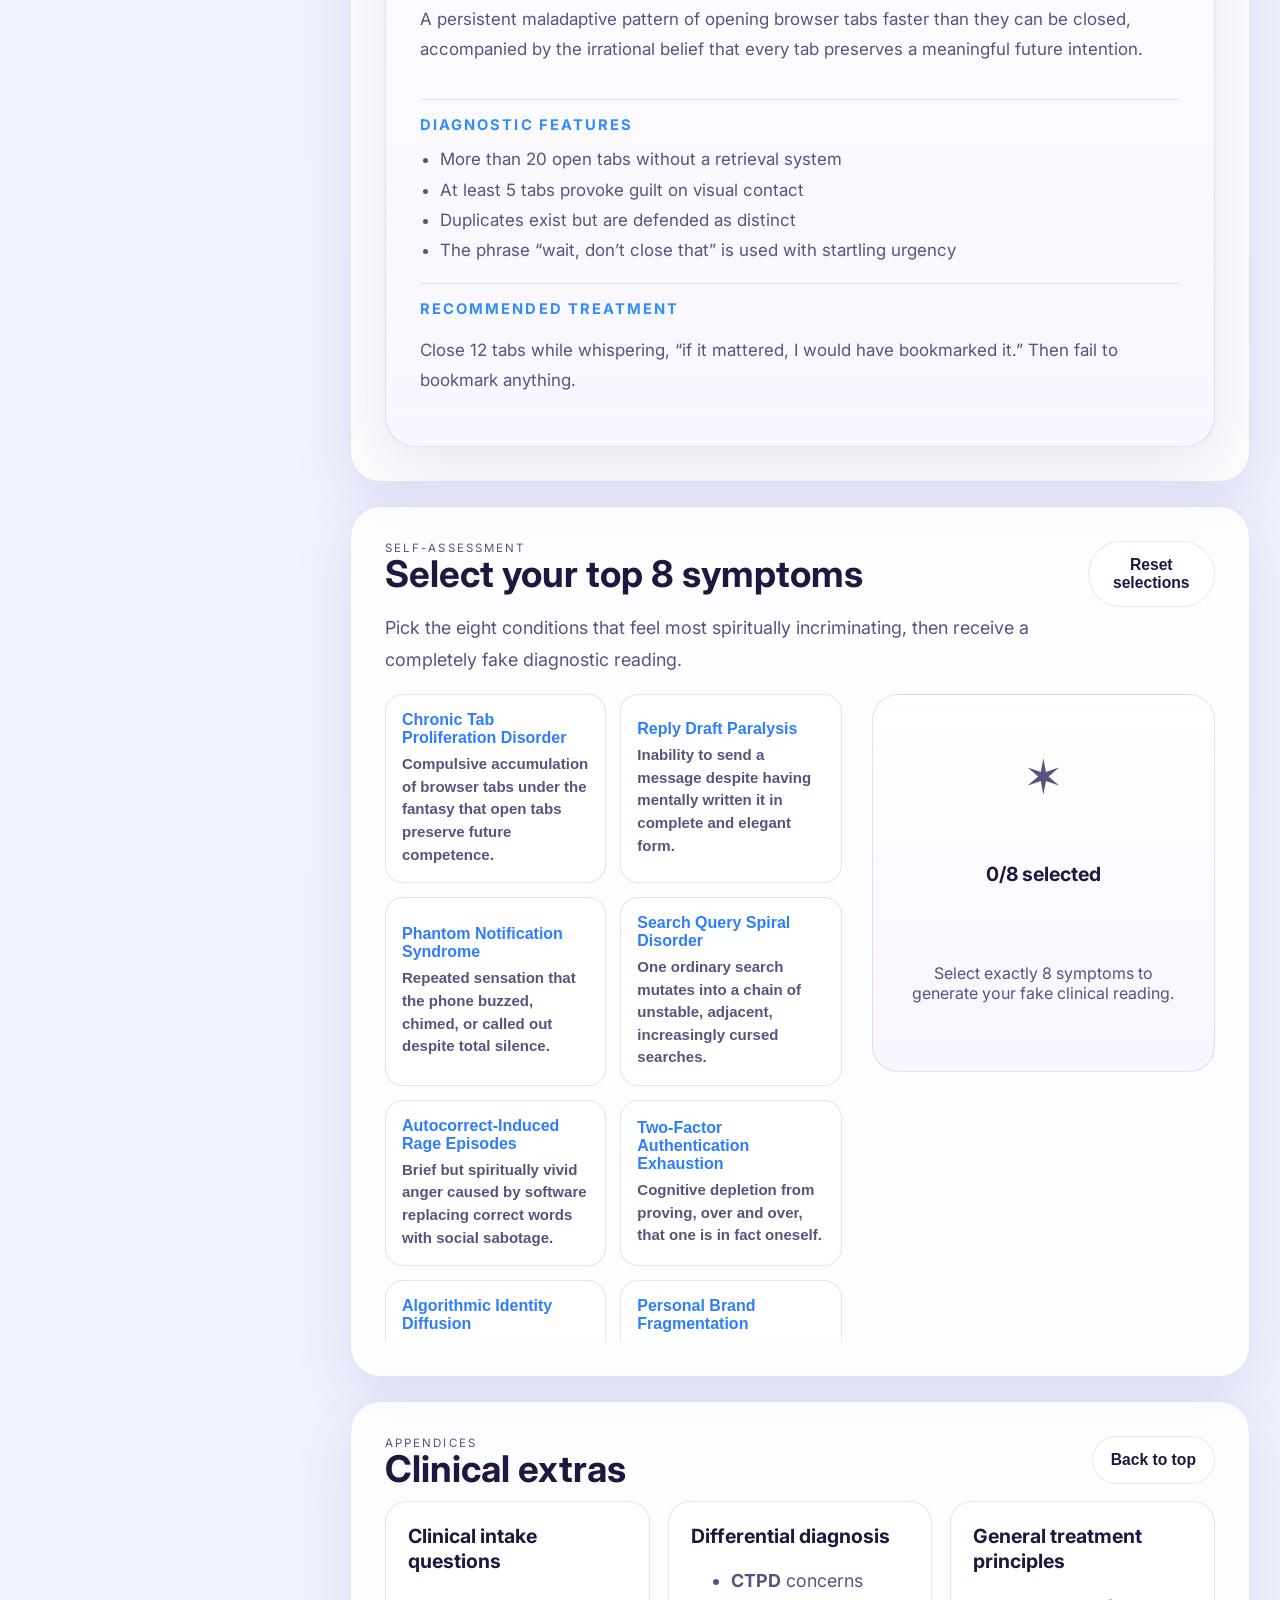
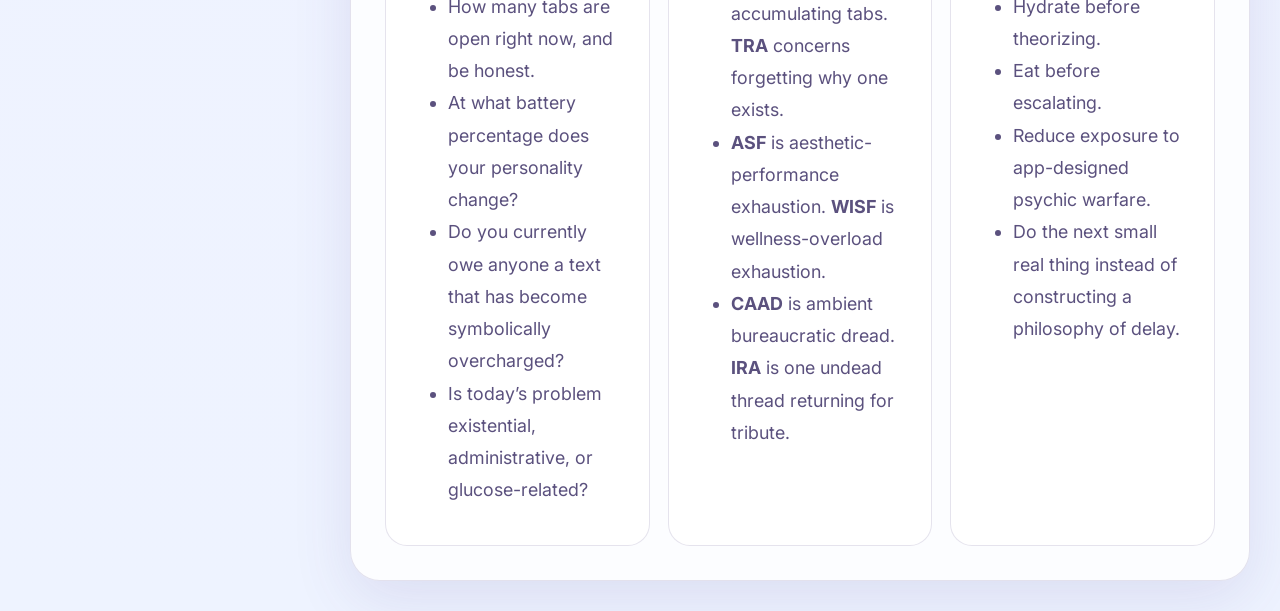
==== commit 3795e7a0: "Add DSM-6 social thumbnail" ====
--- a/docs/index.html
+++ b/docs/index.html
@@ -4,6 +4,15 @@
   <meta charset="UTF-8" />
   <meta name="viewport" content="width=device-width, initial-scale=1.0" />
   <title>DSM-6 Handbook, Extremely Contemporary Disorders Edition</title>
+  <meta name="description" content="A satirical field guide to platform-induced breakdowns, vibe injuries, and administrative dread for the browser-tab era." />
+  <meta property="og:title" content="DSM-6 Handbook, Extremely Contemporary Disorders Edition" />
+  <meta property="og:description" content="A satirical field guide to platform-induced breakdowns, vibe injuries, and administrative dread for the browser-tab era." />
+  <meta property="og:type" content="website" />
+  <meta property="og:image" content="thumbnail.svg" />
+  <meta name="twitter:card" content="summary_large_image" />
+  <meta name="twitter:title" content="DSM-6 Handbook, Extremely Contemporary Disorders Edition" />
+  <meta name="twitter:description" content="A satirical field guide to platform-induced breakdowns, vibe injuries, and administrative dread for the browser-tab era." />
+  <meta name="twitter:image" content="thumbnail.svg" />
   <link rel="preconnect" href="https://fonts.googleapis.com">
   <link rel="preconnect" href="https://fonts.gstatic.com" crossorigin>
   <link href="https://fonts.googleapis.com/css2?family=Cormorant+Garamond:wght@400;500;600;700&family=Inter:wght@400;500;600;700;800&display=swap" rel="stylesheet">
--- a/docs/styles.css
+++ b/docs/styles.css
@@ -624,6 +624,10 @@
   font-weight: 700;
 }
 
+.score-title strong {
+  font-weight: 700;
+}
+
 .score-blurb,
 .score-reading li,
 .score-reading p {
